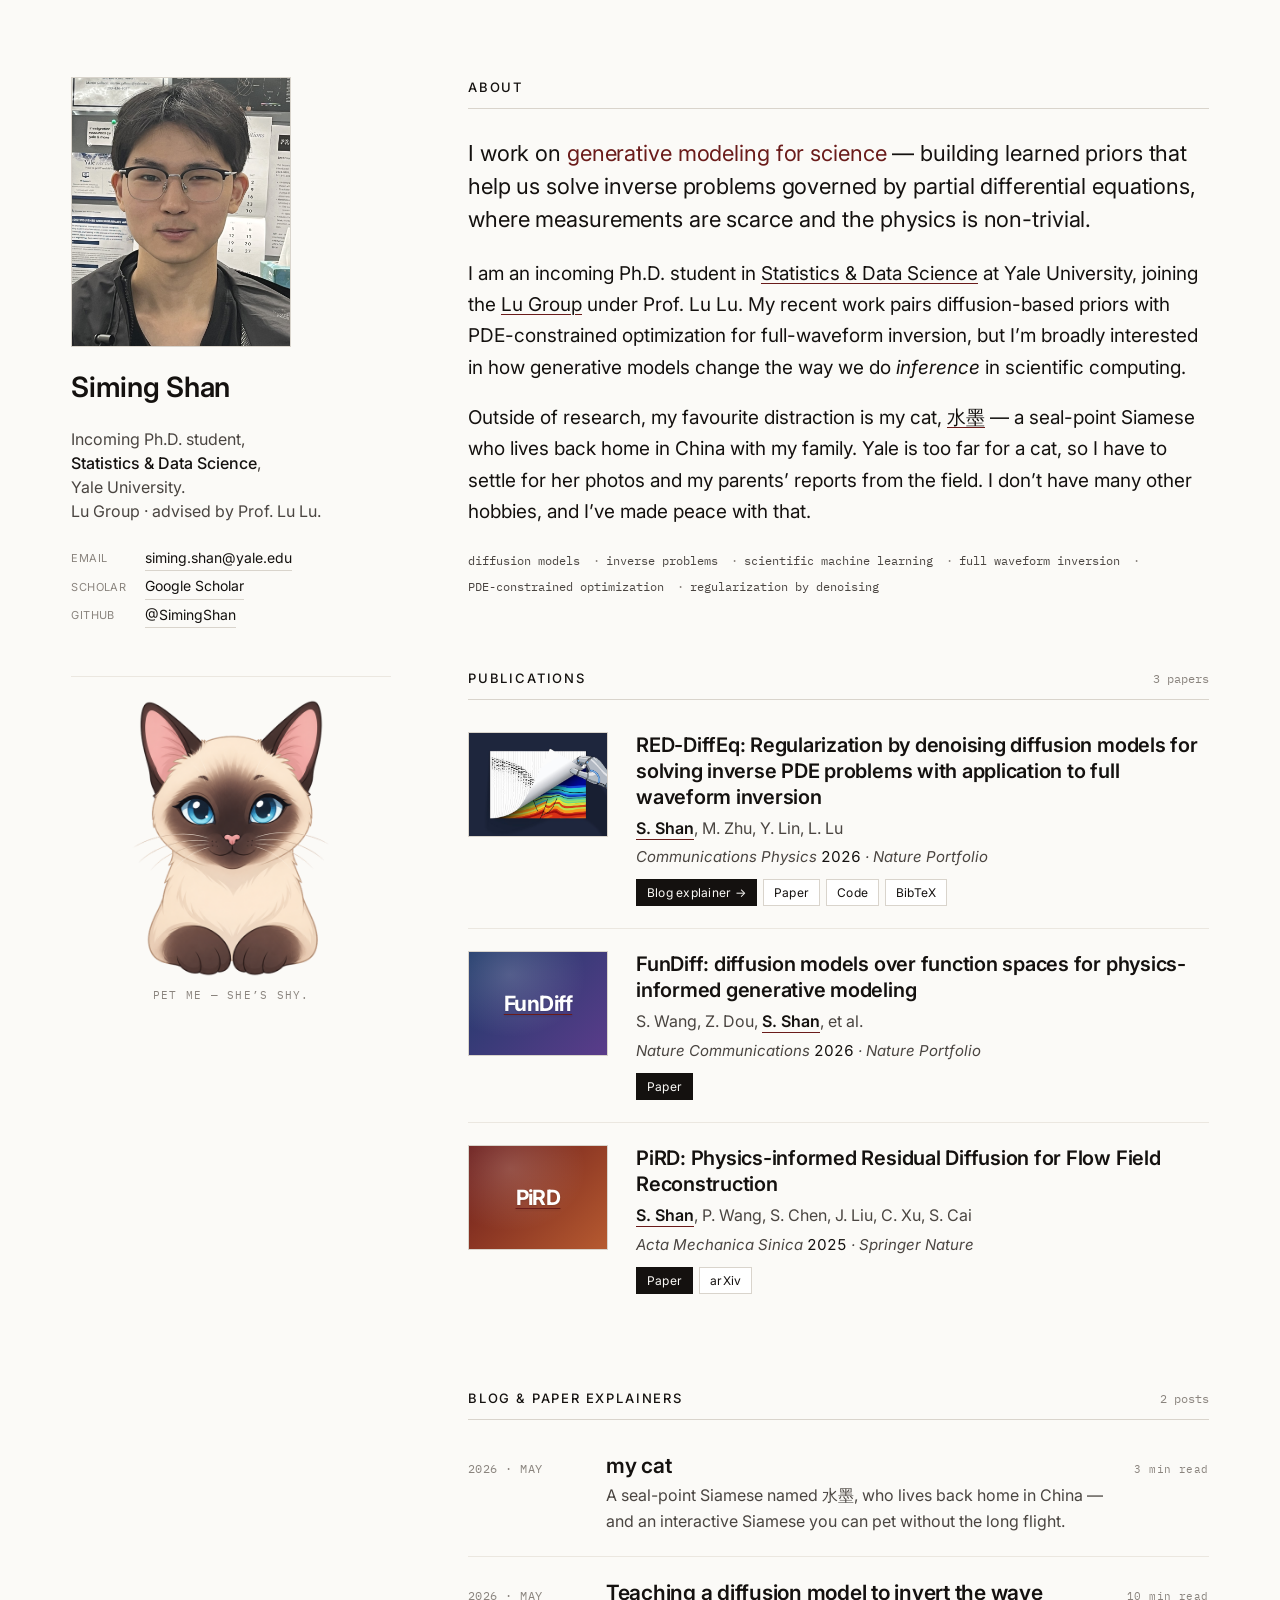
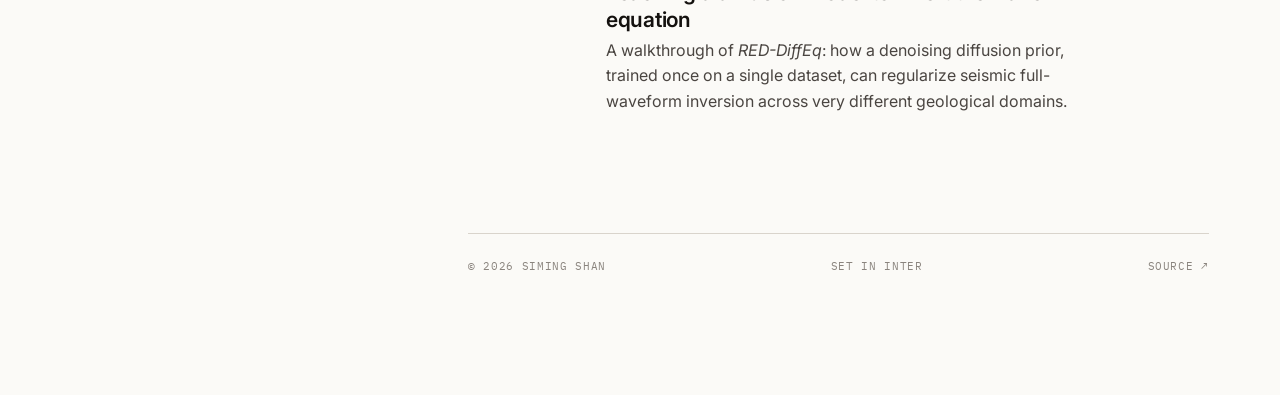
==== index.html @ fbf86ac8 "Replace SVG cat with AIGC illustration; image-swap blink Two AI-generated Siamese portraits (open an" ====
<!doctype html>
<html lang="en">
<head>
<meta charset="utf-8" />
<meta name="viewport" content="width=device-width, initial-scale=1" />
<title>Siming Shan</title>
<meta name="description" content="Siming Shan — incoming Ph.D. student at Yale Statistics & Data Science, Lu Group. Generative modeling for science." />

<meta property="og:type" content="website" />
<meta property="og:title" content="Siming Shan" />
<meta property="og:description" content="Incoming Ph.D. student at Yale SDS — generative modeling for scientific inverse problems." />
<meta property="og:image" content="assets/red-diffeq-cover.jpg" />

<link rel="icon" href="data:image/svg+xml,<svg xmlns='http://www.w3.org/2000/svg' viewBox='0 0 32 32'><rect width='32' height='32' rx='6' fill='%236a1b1a'/><text x='16' y='23' font-family='Georgia,serif' font-size='21' fill='%23fbfaf7' text-anchor='middle'>S</text></svg>" />

<link rel="preconnect" href="https://fonts.googleapis.com" />
<link rel="preconnect" href="https://fonts.gstatic.com" crossorigin />
<link href="https://fonts.googleapis.com/css2?family=Inter:ital,wght@0,400;0,500;0,600;0,700;1,400;1,500&family=IBM+Plex+Mono:wght@400;500&display=swap" rel="stylesheet" />

<link rel="stylesheet" href="styles.css" />
</head>
<body>

<div class="shell">

  <!-- ====================== Sidebar ====================== -->
  <aside class="sidebar">
    <div class="portrait">
      <img src="assets/portrait.jpg" alt="Portrait of Siming Shan" width="620" height="860" />
    </div>

    <h1 class="name">Siming Shan</h1>
    <p class="role">
      Incoming Ph.D. student,<br />
      <span class="affil">Statistics &amp; Data Science</span>,<br />
      Yale University.<br />
      <span class="advisor">Lu Group · advised by Prof. Lu Lu.</span>
    </p>

    <ul class="sidebar-links">
      <li><span class="label">Email</span><a href="mailto:siming.shan@yale.edu">siming.shan@yale.edu</a></li>
      <li><span class="label">Scholar</span><a href="https://scholar.google.com/citations?user=QYdmtfcAAAAJ&hl=en" target="_blank" rel="noopener">Google Scholar</a></li>
      <li><span class="label">GitHub</span><a href="https://github.com/SimingShan" target="_blank" rel="noopener">@SimingShan</a></li>
    </ul>

    <div class="sidebar-pet" aria-label="Interactive Siamese — a stand-in for 水墨">
      <div class="pet-frame" role="img" aria-label="Illustrated Siamese cat">
        <img class="pet-img pet-open"   src="assets/pet-open.png"   alt="Siamese cat with bright blue eyes" width="460" height="638" />
        <img class="pet-img pet-closed" src="assets/pet-closed.png" alt="" aria-hidden="true"               width="460" height="628" />
      </div>
      <p class="pet-cap">Pet me — she&rsquo;s shy.</p>
    </div>
  </aside>

  <!-- ====================== Main ====================== -->
  <main class="main">

    <!-- About -->
    <section id="about" class="section about">
      <div class="section-head"><h2>About</h2></div>

      <p class="lede">
        I work on <span class="accent">generative modeling for science</span> — building
        learned priors that help us solve inverse problems governed by partial differential
        equations, where measurements are scarce and the physics is non-trivial.
      </p>
      <p>
        I am an incoming Ph.D. student in <a href="https://statistics.yale.edu/" target="_blank" rel="noopener">Statistics &amp; Data Science</a>
        at Yale University, joining the
        <a href="https://lugroup.yale.edu/" target="_blank" rel="noopener">Lu&nbsp;Group</a> under
        Prof. Lu Lu. My recent work pairs diffusion-based priors with PDE-constrained optimization
        for full-waveform inversion, but I&rsquo;m broadly interested in how generative models change
        the way we do <em>inference</em> in scientific computing.
      </p>
      <p>
        Outside of research, my favourite distraction is my cat,
        <a href="blog/shuimo.html">水墨</a> — a seal-point Siamese who lives back home in
        China with my family. Yale is too far for a cat, so I have to settle for her photos
        and my parents&rsquo; reports from the field. I don&rsquo;t have many other hobbies,
        and I&rsquo;ve made peace with that.
      </p>

      <ul class="keywords" aria-label="Research keywords">
        <li>diffusion models</li>
        <li>inverse problems</li>
        <li>scientific machine learning</li>
        <li>full waveform inversion</li>
        <li>PDE-constrained optimization</li>
        <li>regularization by denoising</li>
      </ul>
    </section>

    <!-- Publications -->
    <section id="publications" class="section publications">
      <div class="section-head">
        <h2>Publications</h2>
        <span class="count">3 papers</span>
      </div>

      <ol class="pubs">
        <li class="pub">
          <a class="pub-figure" href="blog/red-diffeq.html" aria-label="RED-DiffEq paper explainer">
            <img src="assets/red-diffeq-cover.jpg" alt="RED-DiffEq — diffusion prior revealing a subsurface velocity model" width="1200" height="675" />
          </a>
          <div class="pub-body">
            <h3 class="pub-title">
              <a href="blog/red-diffeq.html">
                RED-DiffEq: Regularization by denoising diffusion models for solving
                inverse PDE problems with application to full waveform inversion
              </a>
            </h3>
            <p class="pub-authors">
              <span class="me">S. Shan</span>, M. Zhu, Y. Lin, L. Lu
            </p>
            <p class="pub-venue">
              <em>Communications Physics</em> <span class="year">2026</span> · Nature Portfolio
            </p>
            <div class="pub-actions">
              <a class="primary" href="blog/red-diffeq.html">Blog explainer →</a>
              <a href="https://www.nature.com/articles/s42005-026-02677-6" target="_blank" rel="noopener">Paper</a>
              <a href="https://github.com/lu-group/red-diffeq" target="_blank" rel="noopener">Code</a>
              <a href="blog/red-diffeq.html#cite-red-diffeq">BibTeX</a>
            </div>
          </div>
        </li>

        <li class="pub">
          <a class="pub-figure pub-cover pub-cover-fundiff" href="https://www.nature.com/articles/s41467-026-72292-0" target="_blank" rel="noopener" aria-label="FunDiff paper">
            <span class="pub-cover-label">FunDiff</span>
          </a>
          <div class="pub-body">
            <h3 class="pub-title">
              <a href="https://www.nature.com/articles/s41467-026-72292-0" target="_blank" rel="noopener">
                FunDiff: diffusion models over function spaces for physics-informed
                generative modeling
              </a>
            </h3>
            <p class="pub-authors">
              S. Wang, Z. Dou, <span class="me">S. Shan</span>, et al.
            </p>
            <p class="pub-venue">
              <em>Nature Communications</em> <span class="year">2026</span> · Nature Portfolio
            </p>
            <div class="pub-actions">
              <a class="primary" href="https://www.nature.com/articles/s41467-026-72292-0" target="_blank" rel="noopener">Paper</a>
            </div>
          </div>
        </li>

        <li class="pub">
          <a class="pub-figure pub-cover pub-cover-pird" href="https://link.springer.com/article/10.1007/s10409-025-25259-x" target="_blank" rel="noopener" aria-label="PiRD paper">
            <span class="pub-cover-label">PiRD</span>
          </a>
          <div class="pub-body">
            <h3 class="pub-title">
              <a href="https://link.springer.com/article/10.1007/s10409-025-25259-x" target="_blank" rel="noopener">
                PiRD: Physics-informed Residual Diffusion for Flow Field Reconstruction
              </a>
            </h3>
            <p class="pub-authors">
              <span class="me">S. Shan</span>, P. Wang, S. Chen, J. Liu, C. Xu, S. Cai
            </p>
            <p class="pub-venue">
              <em>Acta Mechanica Sinica</em> <span class="year">2025</span> · Springer Nature
            </p>
            <div class="pub-actions">
              <a class="primary" href="https://link.springer.com/article/10.1007/s10409-025-25259-x" target="_blank" rel="noopener">Paper</a>
              <a href="https://arxiv.org/abs/2404.08412" target="_blank" rel="noopener">arXiv</a>
            </div>
          </div>
        </li>
      </ol>
    </section>

    <!-- Blog -->
    <section id="blog" class="section blog">
      <div class="section-head">
        <h2>Blog &amp; paper explainers</h2>
        <span class="count">2 posts</span>
      </div>

      <ul class="posts">
        <li class="post">
          <span class="date">2026 · May</span>
          <div>
            <h3 class="post-title">
              <a href="blog/shuimo.html">my cat</a>
            </h3>
            <p class="post-dek">
              A seal-point Siamese named 水墨, who lives back home in China — and an
              interactive Siamese you can pet without the long flight.
            </p>
          </div>
          <span class="readtime">3&nbsp;min&nbsp;read</span>
        </li>
        <li class="post">
          <span class="date">2026 · May</span>
          <div>
            <h3 class="post-title">
              <a href="blog/red-diffeq.html">
                Teaching a diffusion model to invert the wave equation
              </a>
            </h3>
            <p class="post-dek">
              A walkthrough of <em>RED-DiffEq</em>: how a denoising diffusion prior, trained
              once on a single dataset, can regularize seismic full-waveform inversion across
              very different geological domains.
            </p>
          </div>
          <span class="readtime">10&nbsp;min&nbsp;read</span>
        </li>
      </ul>
    </section>

    <footer class="colophon">
      <span>© 2026 Siming Shan</span>
      <span>Set in Inter</span>
      <span><a href="https://github.com/SimingShan/SimingShan.github.io" target="_blank" rel="noopener">source ↗</a></span>
    </footer>

  </main>
</div>

<script>
// Interactive Siamese — random blinks (image swap) and click bubbles
(() => {
  const frame = document.querySelector('.sidebar-pet .pet-frame');
  const stage = document.querySelector('.sidebar-pet');
  if (!frame || !stage) return;

  function blink(dur = 180) {
    frame.classList.add('blink');
    setTimeout(() => frame.classList.remove('blink'), dur);
  }
  (function scheduleBlink() {
    const delay = 3500 + Math.random() * 3500;
    setTimeout(() => {
      blink(170);
      if (Math.random() < 0.25) {           // occasional double blink
        setTimeout(() => blink(150), 260);
      }
      scheduleBlink();
    }, delay);
  })();

  const phrases = ['meow', 'purr', '*tail flick*', '*slow blink*', 'mrrrp', '*head bonk*', 'prrrt', 'hi', '*kneads paws*'];
  frame.addEventListener('click', (ev) => {
    frame.classList.remove('happy'); void frame.offsetWidth; frame.classList.add('happy');
    setTimeout(() => frame.classList.remove('happy'), 420);
    blink(180);                              // slow-blink on tap
    const bubble = document.createElement('div');
    bubble.className = 'pet-bubble';
    bubble.textContent = phrases[Math.floor(Math.random() * phrases.length)];
    const rect = stage.getBoundingClientRect();
    bubble.style.left = (ev.clientX - rect.left) + 'px';
    bubble.style.top  = (ev.clientY - rect.top)  + 'px';
    stage.appendChild(bubble);
    setTimeout(() => bubble.remove(), 1400);
  });
})();
</script>

<!-- visitor analytics — sign up free at https://goatcounter.com and replace the subdomain -->
<script data-goatcounter="https://simingshan.goatcounter.com/count" async src="//gc.zgo.at/count.js"></script>

</body>
</html>
---- styles.css ----
/* ----------------------------------------------------
   Personal site — Siming Shan
   Editorial classical academic.
   ---------------------------------------------------- */

:root {
  --bg: #fbfaf7;
  --ink: #14110f;
  --ink-soft: #4a4541;
  --ink-faint: #8a847e;
  --rule: #d9d4cc;
  --rule-faint: #ebe7e0;
  --paper: #ffffff;
  --accent: #6a1b1a;          /* default: oxblood — tweakable */
  --accent-soft: #6a1b1a18;

  /* Inter throughout — sans only. --sans kept as the name everywhere. */
  --sans: "Inter", system-ui, -apple-system, "Segoe UI", Roboto, "Helvetica Neue", Arial, sans-serif;
  --mono: "IBM Plex Mono", ui-monospace, "SFMono-Regular", Menlo, monospace;

  --measure: 64ch;
  --gutter: clamp(20px, 4vw, 56px);
}

* { box-sizing: border-box; }

html, body {
  margin: 0;
  padding: 0;
  background: var(--bg);
  color: var(--ink);
  font-family: var(--sans);
  font-size: 17px;
  line-height: 1.6;
  -webkit-font-smoothing: antialiased;
  text-rendering: optimizeLegibility;
}

a {
  color: var(--ink);
  text-decoration: underline;
  text-decoration-color: var(--accent);
  text-decoration-thickness: 1px;
  text-underline-offset: 3px;
  transition: color .15s ease, text-decoration-color .15s ease;
}
a:hover { color: var(--accent); text-decoration-color: var(--accent); }

::selection { background: var(--accent); color: var(--bg); }

/* ---------- Layout ---------- */
.shell {
  display: grid;
  grid-template-columns: 320px 1fr;
  gap: clamp(40px, 6vw, 96px);
  max-width: 1240px;
  margin: 0 auto;
  padding: clamp(40px, 6vw, 80px) var(--gutter) 120px;
}

@media (max-width: 880px) {
  .shell { grid-template-columns: 1fr; gap: 32px; }
}

/* ---------- Sidebar ---------- */
.sidebar {
  position: sticky;
  top: clamp(40px, 6vw, 80px);
  align-self: start;
  display: flex;
  flex-direction: column;
  gap: 24px;
}

@media (max-width: 880px) {
  .sidebar { position: relative; top: 0; }
}

.portrait {
  position: relative;
  width: 220px;
  height: 270px;
  border: 1px solid var(--rule);
  background: var(--paper);
  overflow: hidden;
}
.portrait img {
  width: 100%;
  height: 100%;
  object-fit: cover;
  object-position: center 32%;
  display: block;
  filter: grayscale(8%) contrast(1.02);
}

.name {
  font-family: var(--sans);
  font-weight: 600;
  font-size: 28px;
  line-height: 1.15;
  letter-spacing: -0.01em;
  margin: 0;
}

.role {
  font-family: var(--sans);
  font-size: 16px;
  line-height: 1.5;
  color: var(--ink-soft);
  margin: 0;
}
.role .affil { color: var(--ink); font-weight: 500; }
.role .advisor { color: var(--ink-soft); }

.sidebar-links {
  list-style: none;
  padding: 0;
  margin: 0;
  display: flex;
  flex-direction: column;
  gap: 4px;
  font-family: var(--sans);
  font-size: 14px;
}
.sidebar-links li { display: flex; align-items: center; gap: 10px; }
.sidebar-links .label {
  color: var(--ink-faint);
  font-variant-numeric: tabular-nums;
  letter-spacing: .04em;
  text-transform: uppercase;
  font-size: 11px;
  width: 64px;
}
.sidebar-links a {
  text-decoration: none;
  color: var(--ink);
  border-bottom: 1px solid var(--rule);
  padding-bottom: 1px;
}
.sidebar-links a:hover { color: var(--accent); border-bottom-color: var(--accent); }

/* ---------- Main ---------- */
.main { min-width: 0; }

.section { margin-bottom: 72px; }
.section:last-child { margin-bottom: 0; }

.section-head {
  display: flex;
  align-items: baseline;
  gap: 16px;
  margin-bottom: 28px;
  padding-bottom: 10px;
  border-bottom: 1px solid var(--rule);
}
.section-head h2 {
  font-family: var(--sans);
  font-weight: 500;
  font-size: 13px;
  letter-spacing: .14em;
  text-transform: uppercase;
  margin: 0;
  color: var(--ink);
}
.section-head .count {
  font-family: var(--mono);
  font-size: 12px;
  color: var(--ink-faint);
  margin-left: auto;
}

/* ---------- About ---------- */
.about p {
  max-width: var(--measure);
  margin: 0 0 1em;
  font-size: 19px;
  line-height: 1.65;
  color: var(--ink);
}
.about p .accent { color: var(--accent); }
.about .lede {
  font-size: 22px;
  line-height: 1.5;
  letter-spacing: -0.005em;
}

.keywords {
  display: flex;
  flex-wrap: wrap;
  gap: 6px 0;
  list-style: none;
  padding: 0;
  margin: 24px 0 0;
  font-family: var(--mono);
  font-size: 12px;
  color: var(--ink-soft);
}
.keywords li:not(:last-child)::after {
  content: " · ";
  color: var(--ink-faint);
  margin: 0 6px;
}

/* ---------- News ---------- */
.news {
  display: grid;
  grid-template-columns: 110px 1fr;
  gap: 4px 24px;
  font-size: 16px;
  max-width: var(--measure);
}
.news dt {
  font-family: var(--mono);
  font-size: 12px;
  letter-spacing: .04em;
  color: var(--ink-faint);
  padding-top: 6px;
  text-transform: uppercase;
}
.news dd {
  margin: 0 0 14px;
  line-height: 1.55;
  color: var(--ink);
}
.news dd em { color: var(--ink-soft); font-style: italic; }

/* ---------- Publications ---------- */
.pubs { list-style: none; padding: 0; margin: 0; }
.pub {
  display: grid;
  grid-template-columns: 140px 1fr;
  gap: 28px;
  padding: 22px 0;
  border-top: 1px solid var(--rule-faint);
}
.pub:first-child { border-top: 0; padding-top: 4px; }

.pub-figure {
  position: relative;
  display: block;
  aspect-ratio: 4 / 3;
  align-self: start;
  border: 1px solid var(--rule);
  background: var(--paper);
  overflow: hidden;
}
.pub-figure img {
  width: 100%;
  height: 100%;
  object-fit: cover;
  display: block;
  transition: transform .4s ease;
}
.pub-figure:hover img { transform: scale(1.04); }

.pub-body { min-width: 0; }
.pub-title {
  font-family: var(--sans);
  font-weight: 600;
  font-size: 20px;
  line-height: 1.3;
  margin: 0 0 6px;
  letter-spacing: -0.012em;
}
.pub-title a { text-decoration: none; border-bottom: 1px solid transparent; }
.pub-title a:hover { color: var(--accent); border-bottom-color: var(--accent); }

.pub-authors {
  font-family: var(--sans);
  font-size: 16px;
  color: var(--ink-soft);
  margin: 0 0 4px;
}
.pub-authors .me {
  color: var(--ink);
  font-weight: 600;
  border-bottom: 1px solid var(--accent);
  padding-bottom: 1px;
}
.pub-venue {
  font-family: var(--sans);
  font-style: italic;
  font-size: 15px;
  color: var(--ink-soft);
  margin: 0 0 10px;
}
.pub-venue .year { font-style: normal; color: var(--ink); font-variant-numeric: tabular-nums; }

.pub-actions {
  display: flex;
  flex-wrap: wrap;
  gap: 6px;
  font-family: var(--sans);
  font-size: 12px;
  margin-top: 8px;
}
.pub-actions a {
  text-decoration: none;
  color: var(--ink);
  border: 1px solid var(--rule);
  padding: 3px 10px;
  letter-spacing: .02em;
  background: var(--paper);
  transition: all .15s ease;
}
.pub-actions a:hover { border-color: var(--accent); color: var(--accent); }
.pub-actions a.primary { background: var(--ink); color: var(--bg); border-color: var(--ink); }
.pub-actions a.primary:hover { background: var(--accent); border-color: var(--accent); color: var(--bg); }

/* ---------- Blog ---------- */
.posts { list-style: none; padding: 0; margin: 0; display: flex; flex-direction: column; }
.post {
  display: grid;
  grid-template-columns: 110px 1fr auto;
  gap: 28px;
  padding: 22px 0;
  border-top: 1px solid var(--rule-faint);
  align-items: baseline;
}
.post:first-child { border-top: 0; padding-top: 4px; }
.post .date {
  font-family: var(--mono);
  font-size: 12px;
  color: var(--ink-faint);
  text-transform: uppercase;
  letter-spacing: .04em;
}
.post-title {
  font-family: var(--sans);
  font-weight: 600;
  font-size: 21px;
  line-height: 1.3;
  margin: 0 0 4px;
  letter-spacing: -0.012em;
}
.post-title a { text-decoration: none; }
.post-title a:hover { color: var(--accent); }
.post-dek {
  font-family: var(--sans);
  font-size: 16px;
  color: var(--ink-soft);
  margin: 0;
  max-width: 56ch;
}
.post .readtime {
  font-family: var(--mono);
  font-size: 11px;
  color: var(--ink-faint);
  letter-spacing: .04em;
  white-space: nowrap;
}

@media (max-width: 720px) {
  .pub, .post { grid-template-columns: 1fr; gap: 12px; }
  .pub-figure { max-width: 200px; }
}

/* ---------- Footer ---------- */
.colophon {
  margin-top: 96px;
  padding-top: 24px;
  border-top: 1px solid var(--rule);
  font-family: var(--mono);
  font-size: 11px;
  color: var(--ink-faint);
  text-transform: uppercase;
  letter-spacing: .06em;
  display: flex;
  justify-content: space-between;
  gap: 20px;
  flex-wrap: wrap;
}
.colophon a { color: var(--ink-faint); text-decoration: none; }
.colophon a:hover { color: var(--accent); }

/* ---------- Tweaks panel hook ---------- */
#tweaks-root { position: fixed; bottom: 16px; right: 16px; z-index: 50; }

/* ---------- Publication covers (text placeholders) ---------- */
.pub-cover {
  position: relative;
  display: grid;
  place-items: center;
  overflow: hidden;
}
.pub-cover::after {
  content: "";
  position: absolute; inset: 0;
  background: radial-gradient(at 30% 22%, rgba(255,255,255,.18), transparent 55%);
  pointer-events: none;
}
.pub-cover-label {
  font-family: var(--sans);
  font-weight: 700;
  font-size: 21px;
  color: #fff;
  letter-spacing: -0.025em;
  text-shadow: 0 1px 2px rgba(0, 0, 0, .15);
  z-index: 1;
  transition: transform .25s ease;
}
.pub-cover-fundiff { background: linear-gradient(135deg, #1f3a6a 0%, #5a3c8a 100%); }
.pub-cover-pird    { background: linear-gradient(135deg, #6a1b1a 0%, #b65a30 100%); }
.pub-cover:hover .pub-cover-label { transform: scale(1.05); }

/* ---------- Sidebar interactive Siamese ---------- */
.sidebar-pet {
  margin-top: 24px;
  padding-top: 22px;
  border-top: 1px solid var(--rule-faint);
  display: flex;
  flex-direction: column;
  align-items: center;
  position: relative;
}
.pet-frame {
  position: relative;
  width: 200px;
  aspect-ratio: 460 / 638;
  cursor: pointer;
  user-select: none;
  transition: filter .25s ease;
}
.pet-frame:hover {
  filter: brightness(1.04) drop-shadow(0 4px 10px rgba(20, 17, 15, .12));
}
.pet-frame.happy { animation: pet-bounce .42s ease-out; }
@keyframes pet-bounce {
  0%   { transform: translateY(0) scale(1); }
  40%  { transform: translateY(-8px) scale(1.04); }
  100% { transform: translateY(0) scale(1); }
}

.pet-img {
  position: absolute;
  inset: 0;
  width: 100%;
  height: 100%;
  object-fit: contain;
  display: block;
  transition: opacity .18s ease;
  pointer-events: none;
  -webkit-user-drag: none;
}
.pet-img.pet-closed { opacity: 0; }
.pet-frame.blink .pet-img.pet-open   { opacity: 0; }
.pet-frame.blink .pet-img.pet-closed { opacity: 1; }

.sidebar-pet .pet-cap {
  font-family: var(--mono);
  font-size: 10.5px;
  letter-spacing: .12em;
  text-transform: uppercase;
  color: var(--ink-faint);
  margin: 10px 0 0;
  text-align: center;
}

.pet-bubble {
  position: absolute;
  font-family: var(--sans);
  font-size: 12px;
  font-weight: 500;
  background: var(--ink);
  color: var(--bg);
  padding: 4px 10px;
  border-radius: 14px;
  pointer-events: none;
  transform: translate(-50%, -100%);
  white-space: nowrap;
  z-index: 5;
  animation: pet-bubble-up 1.3s ease-out forwards;
}
@keyframes pet-bubble-up {
  0%   { opacity: 0; transform: translate(-50%, -80%) scale(.6); }
  20%  { opacity: 1; transform: translate(-50%, -110%) scale(1); }
  100% { opacity: 0; transform: translate(-50%, -180%) scale(1); }
}
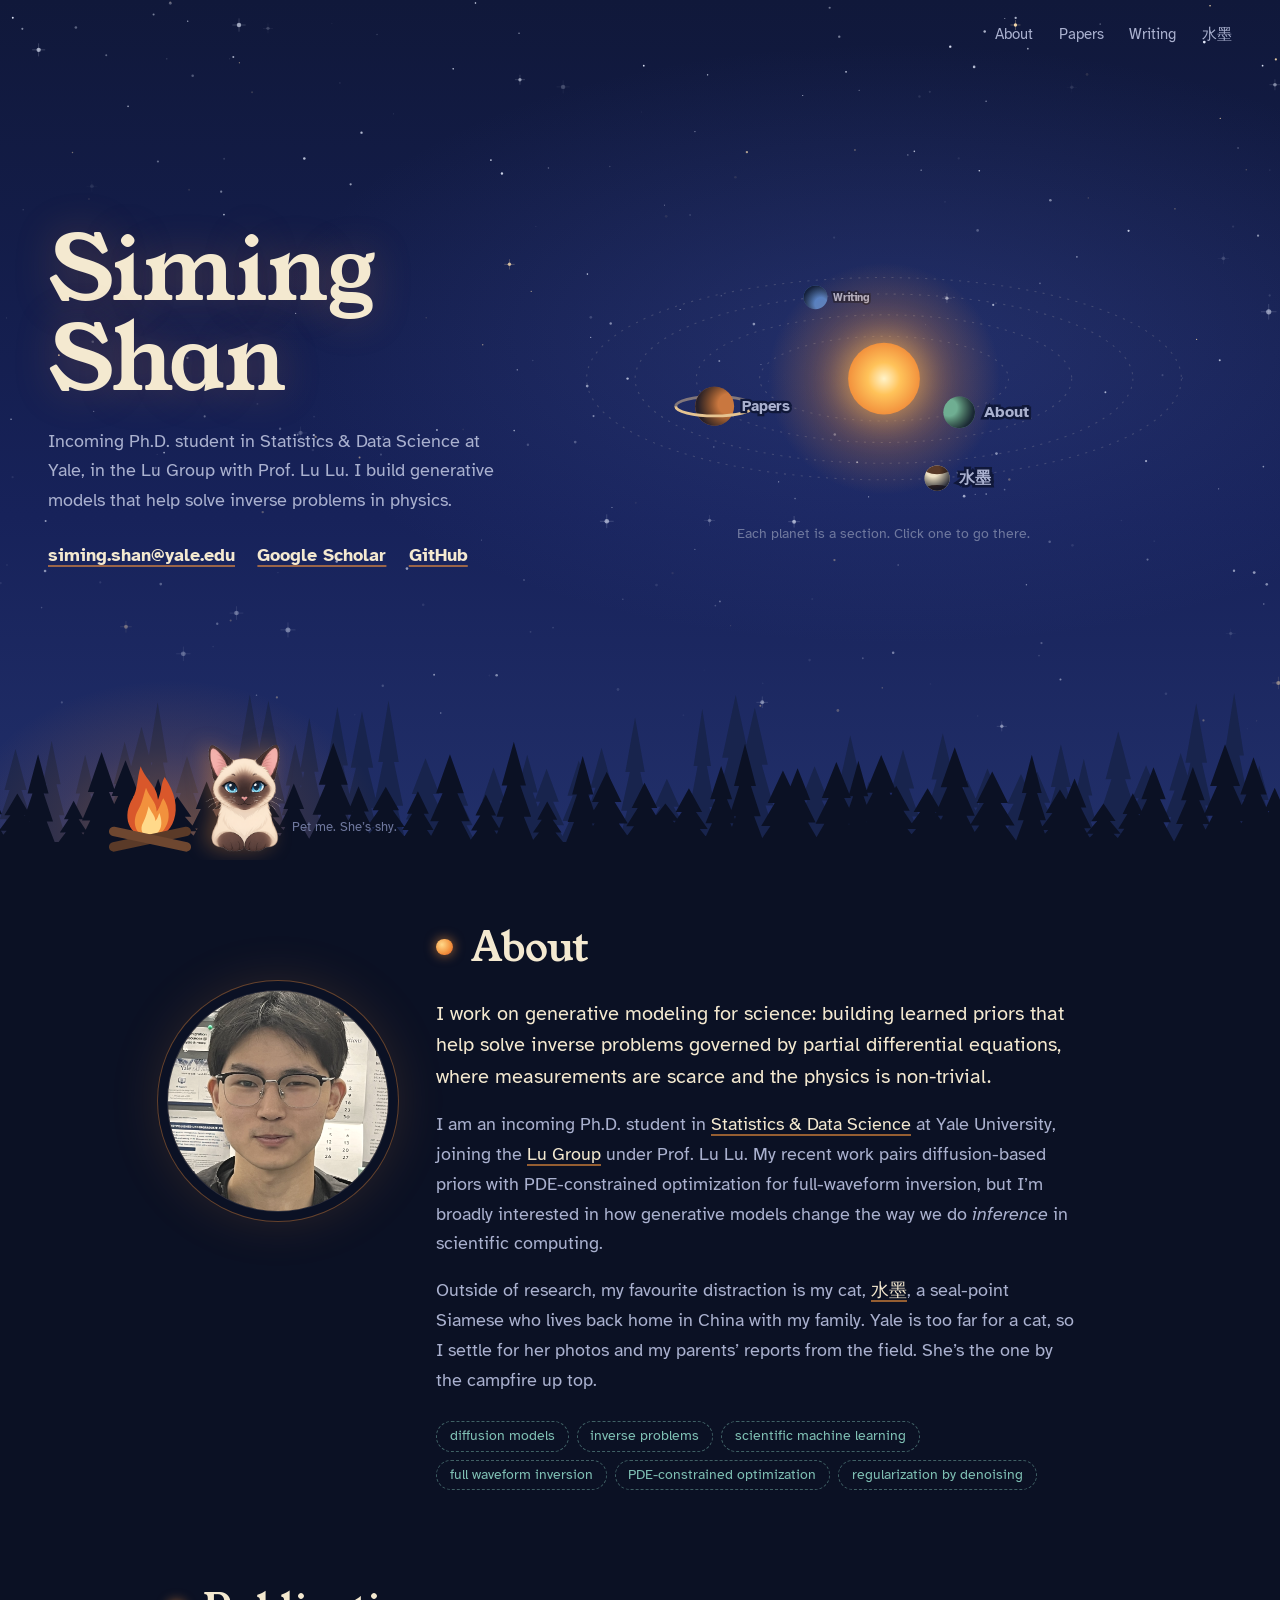
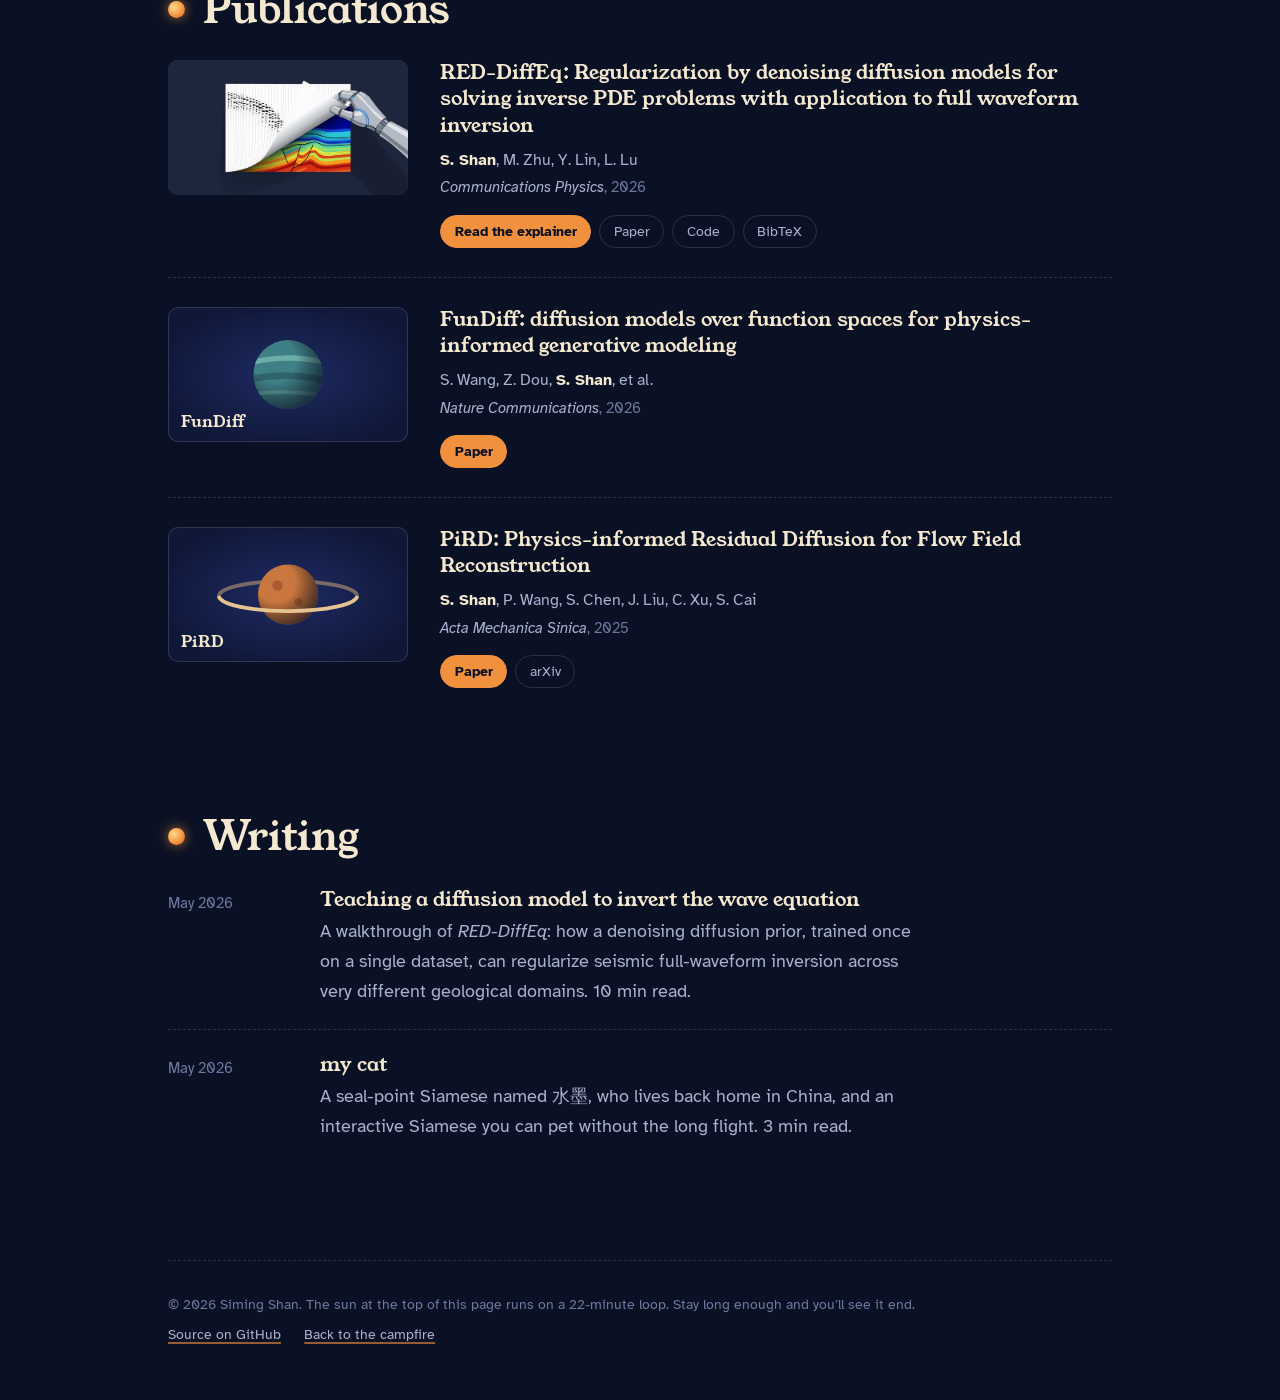
==== commit b9975f07: "Apply redesigned night-sky homepage and blog styling" ====
--- a/index.html
+++ b/index.html
@@ -2,67 +2,120 @@
 <html lang="en">
 <head>
 <meta charset="utf-8" />
-<meta name="viewport" content="width=device-width, initial-scale=1" />
+<meta name="viewport" content="width=device-width, initial-scale=1, viewport-fit=cover" />
 <title>Siming Shan</title>
 <meta name="description" content="Siming Shan — incoming Ph.D. student at Yale Statistics & Data Science, Lu Group. Generative modeling for science." />
+<meta name="theme-color" content="#10183a" />
 
 <meta property="og:type" content="website" />
 <meta property="og:title" content="Siming Shan" />
 <meta property="og:description" content="Incoming Ph.D. student at Yale SDS — generative modeling for scientific inverse problems." />
 <meta property="og:image" content="assets/red-diffeq-cover.jpg" />
 
-<link rel="icon" href="data:image/svg+xml,<svg xmlns='http://www.w3.org/2000/svg' viewBox='0 0 32 32'><rect width='32' height='32' rx='6' fill='%236a1b1a'/><text x='16' y='23' font-family='Georgia,serif' font-size='21' fill='%23fbfaf7' text-anchor='middle'>S</text></svg>" />
+<link rel="icon" href="data:image/svg+xml,<svg xmlns='http://www.w3.org/2000/svg' viewBox='0 0 32 32'><rect width='32' height='32' rx='8' fill='%2310183a'/><circle cx='16' cy='16' r='6' fill='%23f2913d'/><ellipse cx='16' cy='16' rx='13' ry='4.5' fill='none' stroke='%23f4e9d0' stroke-width='1.4' opacity='.7'/></svg>" />
 
 <link rel="preconnect" href="https://fonts.googleapis.com" />
 <link rel="preconnect" href="https://fonts.gstatic.com" crossorigin />
-<link href="https://fonts.googleapis.com/css2?family=Inter:ital,wght@0,400;0,500;0,600;0,700;1,400;1,500&family=IBM+Plex+Mono:wght@400;500&display=swap" rel="stylesheet" />
-
-<link rel="stylesheet" href="styles.css" />
+<link href="https://fonts.googleapis.com/css2?family=Young+Serif&family=Atkinson+Hyperlegible:ital,wght@0,400;0,700;1,400&display=swap" rel="stylesheet" />
+
+<link rel="stylesheet" href="home.css" />
 </head>
 <body>
 
-<div class="shell">
-
-  <!-- ====================== Sidebar ====================== -->
-  <aside class="sidebar">
+<!-- ====================== Hero: night sky, orbits, campfire ====================== -->
+<header class="hero" id="top">
+  <canvas class="sky" aria-hidden="true"></canvas>
+
+  <nav class="topnav" aria-label="Sections">
+    <a href="#about">About</a>
+    <a href="#publications">Papers</a>
+    <a href="#blog">Writing</a>
+    <a href="blog/shuimo.html">水墨</a>
+  </nav>
+
+  <div class="hero-inner">
+    <div class="hero-text">
+      <h1 class="name">Siming Shan</h1>
+      <p class="hero-role">
+        Incoming Ph.D. student in Statistics &amp; Data Science at Yale,
+        in the Lu Group with Prof. Lu Lu. I build generative models that
+        help solve inverse problems in physics.
+      </p>
+      <ul class="hero-links">
+        <li><a href="mailto:siming.shan@yale.edu">siming.shan@yale.edu</a></li>
+        <li><a href="https://scholar.google.com/citations?user=QYdmtfcAAAAJ&hl=en" target="_blank" rel="noopener">Google Scholar</a></li>
+        <li><a href="https://github.com/SimingShan" target="_blank" rel="noopener">GitHub</a></li>
+      </ul>
+    </div>
+
+    <figure class="system">
+      <svg class="orbits" viewBox="-30 88 660 244" aria-label="A small solar system. Each planet links to a section of this page.">
+        <defs>
+          <radialGradient id="sunGrad" cx="50%" cy="50%" r="50%">
+            <stop offset="0%"  stop-color="#fff3c9"/>
+            <stop offset="45%" stop-color="#ffc35a"/>
+            <stop offset="100%" stop-color="#f2913d"/>
+          </radialGradient>
+          <radialGradient id="sunGlow" cx="50%" cy="50%" r="50%">
+            <stop offset="0%"  stop-color="#f2913d" stop-opacity=".55"/>
+            <stop offset="100%" stop-color="#f2913d" stop-opacity="0"/>
+          </radialGradient>
+        </defs>
+        <g class="orbit-paths"></g>
+        <g class="layer-back"></g>
+        <circle class="sun-glow" cx="300" cy="210" r="110" fill="url(#sunGlow)"/>
+        <circle class="sun" cx="300" cy="210" r="34" fill="url(#sunGrad)"/>
+        <g class="layer-front"></g>
+        <circle class="nova" cx="300" cy="210" r="0" fill="#e9f3ff"/>
+      </svg>
+      <figcaption>Each planet is a section. Click one to go there.</figcaption>
+    </figure>
+  </div>
+
+  <!-- treeline + campfire + cat -->
+  <div class="camp">
+    <svg class="trees trees-far"  viewBox="0 0 1440 220" preserveAspectRatio="xMidYMax slice" aria-hidden="true"><path/></svg>
+    <div class="firelight" aria-hidden="true"></div>
+    <svg class="trees trees-near" viewBox="0 0 1440 220" preserveAspectRatio="xMidYMax slice" aria-hidden="true"><path/></svg>
+
+    <div class="campsite">
+      <div class="fire" aria-hidden="true">
+        <div class="embers"></div>
+        <svg viewBox="0 0 120 140" class="flames">
+          <path class="flame f1" d="M60 136 C26 136 18 104 34 78 C42 64 40 50 46 30 C54 52 70 58 72 80 C78 66 76 56 82 46 C98 70 102 92 96 110 C90 128 78 136 60 136Z"/>
+          <path class="flame f2" d="M60 136 C38 136 32 114 42 96 C48 86 50 74 54 62 C60 78 70 84 70 98 C76 90 76 84 80 78 C90 94 90 110 84 120 C78 132 70 136 60 136Z"/>
+          <path class="flame f3" d="M60 136 C48 136 44 124 50 114 C54 106 56 98 58 90 C62 100 68 104 68 112 C72 108 72 104 74 100 C78 110 78 120 74 126 C70 133 66 136 60 136Z"/>
+        </svg>
+        <svg viewBox="0 0 140 40" class="logs">
+          <rect x="8"  y="14" width="124" height="14" rx="7" transform="rotate(-12 70 21)" fill="#5a3a28"/>
+          <rect x="8"  y="14" width="124" height="14" rx="7" transform="rotate(12 70 21)"  fill="#6e4730"/>
+        </svg>
+      </div>
+
+      <div class="sidebar-pet">
+        <button class="pet-frame" type="button" aria-label="Pet the Siamese cat">
+          <img class="pet-img pet-open"   src="assets/pet-open.png"   alt="" width="460" height="638" />
+          <img class="pet-img pet-closed" src="assets/pet-closed.png" alt="" width="460" height="628" />
+        </button>
+        <p class="pet-cap">Pet me. She&rsquo;s shy.</p>
+      </div>
+    </div>
+  </div>
+</header>
+
+<main>
+
+  <!-- About -->
+  <section id="about" class="section about">
     <div class="portrait">
       <img src="assets/portrait.jpg" alt="Portrait of Siming Shan" width="620" height="860" />
     </div>
-
-    <h1 class="name">Siming Shan</h1>
-    <p class="role">
-      Incoming Ph.D. student,<br />
-      <span class="affil">Statistics &amp; Data Science</span>,<br />
-      Yale University.<br />
-      <span class="advisor">Lu Group · advised by Prof. Lu Lu.</span>
-    </p>
-
-    <ul class="sidebar-links">
-      <li><span class="label">Email</span><a href="mailto:siming.shan@yale.edu">siming.shan@yale.edu</a></li>
-      <li><span class="label">Scholar</span><a href="https://scholar.google.com/citations?user=QYdmtfcAAAAJ&hl=en" target="_blank" rel="noopener">Google Scholar</a></li>
-      <li><span class="label">GitHub</span><a href="https://github.com/SimingShan" target="_blank" rel="noopener">@SimingShan</a></li>
-    </ul>
-
-    <div class="sidebar-pet" aria-label="Interactive Siamese — a stand-in for 水墨">
-      <div class="pet-frame" role="img" aria-label="Illustrated Siamese cat">
-        <img class="pet-img pet-open"   src="assets/pet-open.png"   alt="Siamese cat with bright blue eyes" width="460" height="638" />
-        <img class="pet-img pet-closed" src="assets/pet-closed.png" alt="" aria-hidden="true"               width="460" height="628" />
-      </div>
-      <p class="pet-cap">Pet me — she&rsquo;s shy.</p>
-    </div>
-  </aside>
-
-  <!-- ====================== Main ====================== -->
-  <main class="main">
-
-    <!-- About -->
-    <section id="about" class="section about">
-      <div class="section-head"><h2>About</h2></div>
-
+    <div class="about-text">
+      <h2>About</h2>
       <p class="lede">
-        I work on <span class="accent">generative modeling for science</span> — building
-        learned priors that help us solve inverse problems governed by partial differential
-        equations, where measurements are scarce and the physics is non-trivial.
+        I work on generative modeling for science: building learned priors that help
+        solve inverse problems governed by partial differential equations, where
+        measurements are scarce and the physics is non-trivial.
       </p>
       <p>
         I am an incoming Ph.D. student in <a href="https://statistics.yale.edu/" target="_blank" rel="noopener">Statistics &amp; Data Science</a>
@@ -74,12 +127,10 @@
       </p>
       <p>
         Outside of research, my favourite distraction is my cat,
-        <a href="blog/shuimo.html">水墨</a> — a seal-point Siamese who lives back home in
-        China with my family. Yale is too far for a cat, so I have to settle for her photos
-        and my parents&rsquo; reports from the field. I don&rsquo;t have many other hobbies,
-        and I&rsquo;ve made peace with that.
-      </p>
-
+        <a href="blog/shuimo.html">水墨</a>, a seal-point Siamese who lives back home in
+        China with my family. Yale is too far for a cat, so I settle for her photos
+        and my parents&rsquo; reports from the field. She&rsquo;s the one by the campfire up top.
+      </p>
       <ul class="keywords" aria-label="Research keywords">
         <li>diffusion models</li>
         <li>inverse problems</li>
@@ -88,180 +139,131 @@
         <li>PDE-constrained optimization</li>
         <li>regularization by denoising</li>
       </ul>
-    </section>
-
-    <!-- Publications -->
-    <section id="publications" class="section publications">
-      <div class="section-head">
-        <h2>Publications</h2>
-        <span class="count">3 papers</span>
-      </div>
-
-      <ol class="pubs">
-        <li class="pub">
-          <a class="pub-figure" href="blog/red-diffeq.html" aria-label="RED-DiffEq paper explainer">
-            <img src="assets/red-diffeq-cover.jpg" alt="RED-DiffEq — diffusion prior revealing a subsurface velocity model" width="1200" height="675" />
-          </a>
-          <div class="pub-body">
-            <h3 class="pub-title">
-              <a href="blog/red-diffeq.html">
-                RED-DiffEq: Regularization by denoising diffusion models for solving
-                inverse PDE problems with application to full waveform inversion
-              </a>
-            </h3>
-            <p class="pub-authors">
-              <span class="me">S. Shan</span>, M. Zhu, Y. Lin, L. Lu
-            </p>
-            <p class="pub-venue">
-              <em>Communications Physics</em> <span class="year">2026</span> · Nature Portfolio
-            </p>
-            <div class="pub-actions">
-              <a class="primary" href="blog/red-diffeq.html">Blog explainer →</a>
-              <a href="https://www.nature.com/articles/s42005-026-02677-6" target="_blank" rel="noopener">Paper</a>
-              <a href="https://github.com/lu-group/red-diffeq" target="_blank" rel="noopener">Code</a>
-              <a href="blog/red-diffeq.html#cite-red-diffeq">BibTeX</a>
-            </div>
+    </div>
+  </section>
+
+  <!-- Publications -->
+  <section id="publications" class="section">
+    <h2>Publications</h2>
+
+    <ol class="pubs">
+      <li class="pub">
+        <a class="pub-figure" href="blog/red-diffeq.html" aria-label="RED-DiffEq paper explainer">
+          <img src="assets/red-diffeq-cover.jpg" alt="RED-DiffEq: a diffusion prior revealing a subsurface velocity model" width="1200" height="675" />
+        </a>
+        <div class="pub-body">
+          <h3 class="pub-title">
+            <a href="blog/red-diffeq.html">
+              RED-DiffEq: Regularization by denoising diffusion models for solving
+              inverse PDE problems with application to full waveform inversion
+            </a>
+          </h3>
+          <p class="pub-authors"><span class="me">S. Shan</span>, M. Zhu, Y. Lin, L. Lu</p>
+          <p class="pub-venue"><em>Communications Physics</em>, 2026</p>
+          <div class="pub-actions">
+            <a class="primary" href="blog/red-diffeq.html">Read the explainer</a>
+            <a href="https://www.nature.com/articles/s42005-026-02677-6" target="_blank" rel="noopener">Paper</a>
+            <a href="https://github.com/lu-group/red-diffeq" target="_blank" rel="noopener">Code</a>
+            <a href="blog/red-diffeq.html#cite-red-diffeq">BibTeX</a>
           </div>
-        </li>
-
-        <li class="pub">
-          <a class="pub-figure pub-cover pub-cover-fundiff" href="https://www.nature.com/articles/s41467-026-72292-0" target="_blank" rel="noopener" aria-label="FunDiff paper">
-            <span class="pub-cover-label">FunDiff</span>
-          </a>
-          <div class="pub-body">
-            <h3 class="pub-title">
-              <a href="https://www.nature.com/articles/s41467-026-72292-0" target="_blank" rel="noopener">
-                FunDiff: diffusion models over function spaces for physics-informed
-                generative modeling
-              </a>
-            </h3>
-            <p class="pub-authors">
-              S. Wang, Z. Dou, <span class="me">S. Shan</span>, et al.
-            </p>
-            <p class="pub-venue">
-              <em>Nature Communications</em> <span class="year">2026</span> · Nature Portfolio
-            </p>
-            <div class="pub-actions">
-              <a class="primary" href="https://www.nature.com/articles/s41467-026-72292-0" target="_blank" rel="noopener">Paper</a>
-            </div>
+        </div>
+      </li>
+
+      <li class="pub">
+        <a class="pub-figure pub-planet" href="https://www.nature.com/articles/s41467-026-72292-0" target="_blank" rel="noopener" aria-label="FunDiff paper">
+          <svg viewBox="0 0 320 180" aria-hidden="true">
+            <defs><radialGradient id="shadeA" cx="30%" cy="30%" r="80%"><stop offset="40%" stop-color="#000" stop-opacity="0"/><stop offset="100%" stop-color="#0b1124" stop-opacity=".75"/></radialGradient>
+            <clipPath id="clipA"><circle cx="160" cy="90" r="46"/></clipPath></defs>
+            <circle cx="160" cy="90" r="46" fill="#3f7f86"/>
+            <g clip-path="url(#clipA)">
+              <path d="M110 74 Q160 62 210 74" stroke="#7fc0b4" stroke-width="7" fill="none" opacity=".7"/>
+              <path d="M110 96 Q160 86 210 98" stroke="#2c5d66" stroke-width="9" fill="none" opacity=".8"/>
+              <path d="M110 116 Q160 110 210 118" stroke="#7fc0b4" stroke-width="5" fill="none" opacity=".5"/>
+            </g>
+            <circle cx="160" cy="90" r="46" fill="url(#shadeA)"/>
+          </svg>
+          <span class="pub-cover-label">FunDiff</span>
+        </a>
+        <div class="pub-body">
+          <h3 class="pub-title">
+            <a href="https://www.nature.com/articles/s41467-026-72292-0" target="_blank" rel="noopener">
+              FunDiff: diffusion models over function spaces for physics-informed generative modeling
+            </a>
+          </h3>
+          <p class="pub-authors">S. Wang, Z. Dou, <span class="me">S. Shan</span>, et al.</p>
+          <p class="pub-venue"><em>Nature Communications</em>, 2026</p>
+          <div class="pub-actions">
+            <a class="primary" href="https://www.nature.com/articles/s41467-026-72292-0" target="_blank" rel="noopener">Paper</a>
           </div>
-        </li>
-
-        <li class="pub">
-          <a class="pub-figure pub-cover pub-cover-pird" href="https://link.springer.com/article/10.1007/s10409-025-25259-x" target="_blank" rel="noopener" aria-label="PiRD paper">
-            <span class="pub-cover-label">PiRD</span>
-          </a>
-          <div class="pub-body">
-            <h3 class="pub-title">
-              <a href="https://link.springer.com/article/10.1007/s10409-025-25259-x" target="_blank" rel="noopener">
-                PiRD: Physics-informed Residual Diffusion for Flow Field Reconstruction
-              </a>
-            </h3>
-            <p class="pub-authors">
-              <span class="me">S. Shan</span>, P. Wang, S. Chen, J. Liu, C. Xu, S. Cai
-            </p>
-            <p class="pub-venue">
-              <em>Acta Mechanica Sinica</em> <span class="year">2025</span> · Springer Nature
-            </p>
-            <div class="pub-actions">
-              <a class="primary" href="https://link.springer.com/article/10.1007/s10409-025-25259-x" target="_blank" rel="noopener">Paper</a>
-              <a href="https://arxiv.org/abs/2404.08412" target="_blank" rel="noopener">arXiv</a>
-            </div>
+        </div>
+      </li>
+
+      <li class="pub">
+        <a class="pub-figure pub-planet" href="https://link.springer.com/article/10.1007/s10409-025-25259-x" target="_blank" rel="noopener" aria-label="PiRD paper">
+          <svg viewBox="0 0 320 180" aria-hidden="true">
+            <defs><radialGradient id="shadeB" cx="30%" cy="30%" r="80%"><stop offset="40%" stop-color="#000" stop-opacity="0"/><stop offset="100%" stop-color="#0b1124" stop-opacity=".75"/></radialGradient></defs>
+            <path d="M68 92 A92 20 0 0 1 252 92" fill="none" stroke="#d9b07a" stroke-width="5" opacity=".5"/>
+            <circle cx="160" cy="90" r="40" fill="#c9773f"/>
+            <circle cx="146" cy="78" r="7" fill="#a85d2e"/><circle cx="174" cy="100" r="5" fill="#a85d2e"/>
+            <circle cx="160" cy="90" r="40" fill="url(#shadeB)"/>
+            <path d="M68 92 A92 20 0 0 0 252 92" fill="none" stroke="#e6c491" stroke-width="5"/>
+          </svg>
+          <span class="pub-cover-label">PiRD</span>
+        </a>
+        <div class="pub-body">
+          <h3 class="pub-title">
+            <a href="https://link.springer.com/article/10.1007/s10409-025-25259-x" target="_blank" rel="noopener">
+              PiRD: Physics-informed Residual Diffusion for Flow Field Reconstruction
+            </a>
+          </h3>
+          <p class="pub-authors"><span class="me">S. Shan</span>, P. Wang, S. Chen, J. Liu, C. Xu, S. Cai</p>
+          <p class="pub-venue"><em>Acta Mechanica Sinica</em>, 2025</p>
+          <div class="pub-actions">
+            <a class="primary" href="https://link.springer.com/article/10.1007/s10409-025-25259-x" target="_blank" rel="noopener">Paper</a>
+            <a href="https://arxiv.org/abs/2404.08412" target="_blank" rel="noopener">arXiv</a>
           </div>
-        </li>
-      </ol>
-    </section>
-
-    <!-- Blog -->
-    <section id="blog" class="section blog">
-      <div class="section-head">
-        <h2>Blog &amp; paper explainers</h2>
-        <span class="count">2 posts</span>
-      </div>
-
-      <ul class="posts">
-        <li class="post">
-          <span class="date">2026 · May</span>
-          <div>
-            <h3 class="post-title">
-              <a href="blog/shuimo.html">my cat</a>
-            </h3>
-            <p class="post-dek">
-              A seal-point Siamese named 水墨, who lives back home in China — and an
-              interactive Siamese you can pet without the long flight.
-            </p>
-          </div>
-          <span class="readtime">3&nbsp;min&nbsp;read</span>
-        </li>
-        <li class="post">
-          <span class="date">2026 · May</span>
-          <div>
-            <h3 class="post-title">
-              <a href="blog/red-diffeq.html">
-                Teaching a diffusion model to invert the wave equation
-              </a>
-            </h3>
-            <p class="post-dek">
-              A walkthrough of <em>RED-DiffEq</em>: how a denoising diffusion prior, trained
-              once on a single dataset, can regularize seismic full-waveform inversion across
-              very different geological domains.
-            </p>
-          </div>
-          <span class="readtime">10&nbsp;min&nbsp;read</span>
-        </li>
-      </ul>
-    </section>
-
-    <footer class="colophon">
-      <span>© 2026 Siming Shan</span>
-      <span>Set in Inter</span>
-      <span><a href="https://github.com/SimingShan/SimingShan.github.io" target="_blank" rel="noopener">source ↗</a></span>
-    </footer>
-
-  </main>
-</div>
-
-<script>
-// Interactive Siamese — random blinks (image swap) and click bubbles
-(() => {
-  const frame = document.querySelector('.sidebar-pet .pet-frame');
-  const stage = document.querySelector('.sidebar-pet');
-  if (!frame || !stage) return;
-
-  function blink(dur = 180) {
-    frame.classList.add('blink');
-    setTimeout(() => frame.classList.remove('blink'), dur);
-  }
-  (function scheduleBlink() {
-    const delay = 3500 + Math.random() * 3500;
-    setTimeout(() => {
-      blink(170);
-      if (Math.random() < 0.25) {           // occasional double blink
-        setTimeout(() => blink(150), 260);
-      }
-      scheduleBlink();
-    }, delay);
-  })();
-
-  const phrases = ['meow', 'purr', '*tail flick*', '*slow blink*', 'mrrrp', '*head bonk*', 'prrrt', 'hi', '*kneads paws*'];
-  frame.addEventListener('click', (ev) => {
-    frame.classList.remove('happy'); void frame.offsetWidth; frame.classList.add('happy');
-    setTimeout(() => frame.classList.remove('happy'), 420);
-    blink(180);                              // slow-blink on tap
-    const bubble = document.createElement('div');
-    bubble.className = 'pet-bubble';
-    bubble.textContent = phrases[Math.floor(Math.random() * phrases.length)];
-    const rect = stage.getBoundingClientRect();
-    bubble.style.left = (ev.clientX - rect.left) + 'px';
-    bubble.style.top  = (ev.clientY - rect.top)  + 'px';
-    stage.appendChild(bubble);
-    setTimeout(() => bubble.remove(), 1400);
-  });
-})();
-</script>
-
-<!-- visitor analytics — sign up free at https://goatcounter.com and replace the subdomain -->
+        </div>
+      </li>
+    </ol>
+  </section>
+
+  <!-- Blog -->
+  <section id="blog" class="section">
+    <h2>Writing</h2>
+    <ul class="posts">
+      <li class="post">
+        <time datetime="2026-05">May 2026</time>
+        <div>
+          <h3 class="post-title"><a href="blog/red-diffeq.html">Teaching a diffusion model to invert the wave equation</a></h3>
+          <p class="post-dek">
+            A walkthrough of <em>RED-DiffEq</em>: how a denoising diffusion prior, trained
+            once on a single dataset, can regularize seismic full-waveform inversion across
+            very different geological domains. 10&nbsp;min read.
+          </p>
+        </div>
+      </li>
+      <li class="post">
+        <time datetime="2026-05">May 2026</time>
+        <div>
+          <h3 class="post-title"><a href="blog/shuimo.html">my cat</a></h3>
+          <p class="post-dek">
+            A seal-point Siamese named 水墨, who lives back home in China, and an
+            interactive Siamese you can pet without the long flight. 3&nbsp;min read.
+          </p>
+        </div>
+      </li>
+    </ul>
+  </section>
+
+  <footer class="colophon">
+    <p>&copy; 2026 Siming Shan. The sun at the top of this page runs on a 22-minute loop. Stay long enough and you&rsquo;ll see it end.</p>
+    <p><a href="https://github.com/SimingShan/SimingShan.github.io" target="_blank" rel="noopener">Source on GitHub</a> <a href="#top">Back to the campfire</a></p>
+  </footer>
+</main>
+
+<script src="home.js"></script>
+
+<!-- visitor analytics -->
 <script data-goatcounter="https://simingshan.goatcounter.com/count" async src="//gc.zgo.at/count.js"></script>
-
 </body>
 </html>
--- a/home.css
+++ b/home.css
@@ -0,0 +1,295 @@
+/* ==========================================================
+   Siming Shan — homepage
+   Night sky over a campfire: deep indigo, warm firelight,
+   starlight cream. (Blog posts still use styles.css.)
+   ========================================================== */
+
+:root {
+  --sky-top:   #10183a;
+  --sky-low:   #22306a;
+  --ground:    #0b1124;
+  --far-trees: #18244d;
+  --fire:      #f2913d;
+  --ember:     #d9572b;
+  --cream:     #f4e9d0;
+  --dim:       #aab1cf;
+  --faint:     #6f789e;
+  --teal:      #7fc0b4;
+  --line:      rgba(244, 233, 208, .14);
+
+  --display: "Young Serif", "Iowan Old Style", Georgia, serif;
+  --body: "Atkinson Hyperlegible", "Segoe UI", system-ui, sans-serif;
+
+  box-sizing: border-box;
+  padding-top: env(safe-area-inset-top, 0px);
+  padding-bottom: env(safe-area-inset-bottom, 0px);
+  color-scheme: dark;
+}
+*, *::before, *::after { box-sizing: inherit; }
+html { scroll-behavior: smooth; scroll-padding-top: env(safe-area-inset-top, 0px); }
+body {
+  margin: 0;
+  background: var(--ground);
+  color: var(--cream);
+  font: 18px/1.65 var(--body);
+  -webkit-font-smoothing: antialiased;
+}
+img { max-width: 100%; height: auto; display: block; }
+
+a { color: var(--cream); text-decoration-color: rgba(242, 145, 61, .6); text-underline-offset: .2em; text-decoration-thickness: 1.5px; }
+a:hover { color: var(--fire); text-decoration-color: var(--fire); }
+:focus-visible { outline: 2px solid var(--fire); outline-offset: 3px; border-radius: 4px; }
+
+h1, h2, h3 { font-family: var(--display); font-weight: 400; line-height: 1.2; margin: 0; }
+
+/* ---------------- Hero ---------------- */
+.hero {
+  position: relative;
+  min-height: min(100svh, 860px);
+  display: flex;
+  flex-direction: column;
+  background:
+    radial-gradient(ellipse 70% 50% at 70% 40%, rgba(80, 100, 190, .25), transparent 70%),
+    linear-gradient(180deg, var(--sky-top) 0%, #17225a 60%, var(--sky-low) 100%);
+  overflow: hidden;
+  isolation: isolate;
+}
+.hero::after {
+  content: ""; position: absolute; inset: 0; pointer-events: none; z-index: 5;
+  background: radial-gradient(circle at 70% 45%, #f3f8ff, #b9d4ff 60%);
+  opacity: var(--flash, 0);
+}
+.sky { position: absolute; inset: 0; width: 100%; height: 100%; z-index: -1; }
+
+.topnav {
+  display: flex; gap: 1.6rem; justify-content: flex-end;
+  padding: 1.4rem clamp(1.25rem, 4vw, 3rem) 0;
+  font-size: .95rem;
+}
+.topnav a { color: var(--dim); text-decoration: none; }
+.topnav a:hover { color: var(--fire); }
+
+.hero-inner {
+  flex: 1;
+  display: grid;
+  grid-template-columns: minmax(0, .95fr) minmax(0, 1.45fr);
+  align-items: center;
+  gap: 2rem;
+  width: 100%;
+  max-width: 1360px;
+  margin: 0 auto;
+  padding: 2rem clamp(1.25rem, 4vw, 3rem) 9rem;
+}
+
+.name {
+  font-size: clamp(3rem, 7vw, 5.6rem);
+  line-height: 1;
+  letter-spacing: -.01em;
+  color: var(--cream);
+  text-shadow: 0 0 40px rgba(242, 145, 61, .25);
+}
+.hero-role { max-width: 30rem; margin: 1.4rem 0 1.6rem; color: var(--dim); font-size: 1.12rem; }
+.hero-links { list-style: none; padding: 0; margin: 0; display: flex; flex-wrap: wrap; gap: .5rem 1.4rem; }
+.hero-links a { font-weight: 700; }
+
+/* solar system */
+.system { margin: 0; position: relative; }
+.orbits { width: 100%; height: auto; overflow: visible; display: block; }
+.orbits .orbit-path { fill: none; stroke: rgba(244, 233, 208, .16); stroke-width: 1; stroke-dasharray: 2 6; }
+.orbits .sun { filter: drop-shadow(0 0 18px rgba(255, 190, 90, .8)); }
+.orbits .nova { pointer-events: none; }
+.planet { cursor: pointer; }
+.planet .label {
+  font: 700 13px var(--body);
+  fill: var(--dim);
+  paint-order: stroke; stroke: var(--sky-top); stroke-width: 4px;
+  transition: fill .2s;
+}
+.planet:hover .label, .planet:focus-visible .label { fill: var(--fire); }
+.planet:focus-visible { outline: none; }
+.planet:focus-visible .body { stroke: var(--fire); stroke-width: 2; }
+.system figcaption { text-align: center; color: var(--faint); font-size: .85rem; margin-top: 1rem; }
+
+/* ---------------- Camp: trees, fire, cat ---------------- */
+.camp { position: absolute; left: 0; right: 0; bottom: 0; height: 220px; pointer-events: none; }
+.trees { position: absolute; left: 0; bottom: 0; width: 100%; height: 100%; }
+.trees-far path  { fill: var(--far-trees); }
+.trees-near path { fill: var(--ground); }
+.trees-far { bottom: 18px; }
+
+.firelight {
+  position: absolute; bottom: -120px; left: calc(clamp(1.25rem, 8vw, 7rem) - 140px);
+  width: 420px; height: 300px;
+  background: radial-gradient(closest-side, rgba(242, 145, 61, .38), rgba(242, 145, 61, .12) 55%, transparent);
+  animation: glow 2.6s ease-in-out infinite alternate;
+}
+@keyframes glow { from { opacity: .75; transform: scale(.97); } to { opacity: 1; transform: scale(1.03); } }
+
+.campsite {
+  position: absolute; bottom: 8px; left: clamp(1.25rem, 8vw, 7rem);
+  display: flex; align-items: flex-end; gap: .4rem;
+  pointer-events: auto;
+}
+.fire { position: relative; width: 96px; height: 118px; }
+.flames { position: absolute; bottom: 12px; left: 8px; width: 80px; height: 94px; overflow: visible; }
+.flame { transform-origin: 60px 136px; transform-box: view-box; }
+.f1 { fill: var(--ember); animation: flick 1.3s ease-in-out infinite alternate; }
+.f2 { fill: var(--fire);  animation: flick 0.9s ease-in-out infinite alternate-reverse; }
+.f3 { fill: #ffd98a;      animation: flick 0.7s ease-in-out infinite alternate; }
+@keyframes flick {
+  0%   { transform: scale(1, 1) skewX(0deg); }
+  35%  { transform: scale(.94, 1.08) skewX(-3deg); }
+  70%  { transform: scale(1.04, .94) skewX(2.5deg); }
+  100% { transform: scale(.97, 1.04) skewX(-1deg); }
+}
+.logs { position: absolute; bottom: 0; left: 0; width: 96px; height: 27px; }
+
+.embers { position: absolute; left: 48px; bottom: 50px; width: 0; height: 0; }
+.ember {
+  position: absolute; width: 3px; height: 3px; border-radius: 50%;
+  background: #ffcf7a; box-shadow: 0 0 6px #ff9a3d;
+  opacity: 0;
+  animation: rise var(--d, 3s) linear var(--delay, 0s) infinite;
+}
+@keyframes rise {
+  0%   { opacity: 0; transform: translate(0, 0); }
+  10%  { opacity: 1; }
+  100% { opacity: 0; transform: translate(var(--dx, 10px), -150px); }
+}
+
+/* the cat */
+.sidebar-pet { position: relative; text-align: center; }
+.pet-frame {
+  position: relative; display: block;
+  width: 78px; aspect-ratio: 460 / 638;
+  padding: 0; border: 0; background: none; cursor: pointer;
+  transform-origin: 50% 100%;
+  transition: transform .2s ease;
+  filter: drop-shadow(-6px 0 10px rgba(242, 145, 61, .35));
+}
+.pet-frame:hover { transform: rotate(-2deg) scale(1.04); }
+.pet-frame.happy { animation: pet-bounce .42s ease-out; }
+@keyframes pet-bounce { 0%,100% { transform: translateY(0) } 40% { transform: translateY(-8px) scale(1.04, .97) } }
+.pet-img { position: absolute; inset: 0; width: 100%; height: 100%; object-fit: contain; object-position: bottom; transition: opacity .06s; }
+.pet-img.pet-closed { opacity: 0; }
+.pet-frame.blink .pet-open   { opacity: 0; }
+.pet-frame.blink .pet-closed { opacity: 1; }
+.pet-cap {
+  position: absolute; left: 100%; bottom: 14px; margin: 0 0 0 .6rem;
+  white-space: nowrap; font-size: .8rem; color: var(--faint);
+}
+.pet-bubble {
+  position: absolute; transform: translate(-50%, -100%);
+  background: var(--cream); color: var(--ground);
+  font: 700 .8rem var(--body);
+  padding: .25rem .6rem; border-radius: 999px;
+  white-space: nowrap; pointer-events: none;
+  animation: pet-bubble-up 1.3s ease-out forwards;
+}
+@keyframes pet-bubble-up {
+  from { opacity: 0; transform: translate(-50%, -80%); }
+  15%  { opacity: 1; }
+  to   { opacity: 0; transform: translate(-50%, -260%); }
+}
+
+/* ---------------- Sections ---------------- */
+main { max-width: 1040px; margin: 0 auto; padding: 0 clamp(1.25rem, 4vw, 3rem); }
+.section { padding: 5rem 0 1rem; }
+.section h2 { font-size: clamp(1.9rem, 3.5vw, 2.5rem); margin-bottom: 1.6rem; color: var(--cream); }
+.section h2::before {
+  content: ""; display: inline-block; width: .42em; height: .42em; margin-right: .45em;
+  border-radius: 50%; vertical-align: .14em;
+  background: radial-gradient(circle at 35% 35%, #ffd98a, var(--fire) 60%, var(--ember));
+  box-shadow: 0 0 12px rgba(242, 145, 61, .7);
+}
+
+.about { display: grid; grid-template-columns: 220px minmax(0, 1fr); gap: 3rem; align-items: start; padding-top: 4rem; }
+.portrait {
+  border-radius: 50%; overflow: hidden; aspect-ratio: 1;
+  box-shadow: 0 0 0 1px var(--line), 0 0 0 10px var(--ground), 0 0 0 11px rgba(242,145,61,.35), 0 0 60px rgba(242,145,61,.2);
+  margin-top: 4.2rem;
+}
+.portrait img { width: 100%; height: 100%; object-fit: cover; object-position: 50% 20%; filter: sepia(.12) saturate(.95); }
+.about-text { max-width: 40rem; }
+.about-text p { margin: 0 0 1.1rem; color: var(--dim); }
+.about-text .lede { font-size: 1.28rem; line-height: 1.55; color: var(--cream); }
+.keywords { list-style: none; padding: 0; margin: 1.6rem 0 0; display: flex; flex-wrap: wrap; gap: .5rem; }
+.keywords li {
+  font-size: .85rem; color: var(--teal);
+  border: 1px dashed rgba(127, 192, 180, .45); border-radius: 999px; padding: .2rem .8rem;
+}
+
+/* publications */
+.pubs { list-style: none; padding: 0; margin: 0; }
+.pub {
+  display: grid; grid-template-columns: 240px minmax(0, 1fr); gap: 2rem;
+  padding: 1.8rem 0; border-top: 1px dashed var(--line);
+}
+.pub:first-child { border-top: 0; padding-top: 0; }
+.pub-figure {
+  display: block; position: relative; border-radius: 10px; overflow: hidden;
+  aspect-ratio: 16 / 9; background: #141d44; align-self: start;
+  box-shadow: inset 0 0 0 1px var(--line);
+}
+.pub-figure img { width: 100%; height: 100%; object-fit: cover; transition: transform .5s ease; }
+.pub-figure:hover img { transform: scale(1.04); }
+.pub-planet { background: radial-gradient(ellipse at 50% 50%, #1e2b63, #10183a 75%); }
+.pub-planet svg { width: 100%; height: 100%; transition: transform .6s ease; }
+.pub-planet:hover svg { transform: rotate(-6deg) scale(1.05); }
+.pub-cover-label { position: absolute; left: .8rem; bottom: .55rem; font: 1rem var(--display); color: var(--cream); }
+
+.pub-title { font-size: 1.22rem; line-height: 1.35; }
+.pub-title a { text-decoration: none; }
+.pub-title a:hover { text-decoration: underline; }
+.pub-authors { margin: .55rem 0 .1rem; color: var(--dim); font-size: .98rem; }
+.me { color: var(--cream); font-weight: 700; }
+.pub-venue { margin: 0; color: var(--faint); font-size: .95rem; }
+.pub-venue em { color: var(--dim); }
+.pub-actions { display: flex; flex-wrap: wrap; gap: .5rem; margin-top: .9rem; }
+.pub-actions a {
+  font-size: .88rem; text-decoration: none; color: var(--dim);
+  padding: .25rem .85rem; border-radius: 999px; border: 1px solid var(--line);
+  transition: border-color .2s, color .2s, background .2s;
+}
+.pub-actions a:hover { color: var(--cream); border-color: var(--fire); }
+.pub-actions a.primary { background: var(--fire); color: var(--ground); border-color: var(--fire); font-weight: 700; }
+.pub-actions a.primary:hover { background: #ffad5e; }
+
+/* writing */
+.posts { list-style: none; padding: 0; margin: 0; }
+.post { display: grid; grid-template-columns: 8rem minmax(0, 1fr); gap: 1.5rem; padding: 1.4rem 0; border-top: 1px dashed var(--line); }
+.post:first-child { border-top: 0; padding-top: 0; }
+.post time { color: var(--faint); font-size: .92rem; padding-top: .25rem; }
+.post-title { font-size: 1.25rem; }
+.post-title a { text-decoration: none; }
+.post-title a:hover { text-decoration: underline; }
+.post-dek { margin: .4rem 0 0; color: var(--dim); max-width: 38rem; }
+
+.colophon {
+  margin-top: 5rem; padding: 2rem 0 3rem; border-top: 1px dashed var(--line);
+  color: var(--faint); font-size: .88rem;
+}
+.colophon p { margin: 0 0 .4rem; }
+.colophon a { color: var(--dim); margin-right: 1.2rem; }
+
+/* ---------------- Responsive ---------------- */
+@media (max-width: 860px) {
+  .hero-inner { grid-template-columns: 1fr; padding-bottom: 12rem; gap: 1rem; }
+  .system { max-width: 560px; width: 100%; margin: 1rem auto 0; }
+  .planet .label { font-size: 19px; stroke-width: 5px; }
+  .about { grid-template-columns: 1fr; gap: 1.5rem; }
+  .portrait { width: 160px; margin-top: 0; }
+}
+@media (max-width: 600px) {
+  body { font-size: 17px; }
+  .topnav { justify-content: flex-start; gap: 1.2rem; }
+  .pub { grid-template-columns: 1fr; gap: 1rem; }
+  .pub-figure { max-width: 360px; }
+  .post { grid-template-columns: 1fr; gap: .2rem; }
+}
+
+@media (prefers-reduced-motion: reduce) {
+  html { scroll-behavior: auto; }
+  *, *::before, *::after { animation: none !important; transition: none !important; }
+  .ember { display: none; }
+}
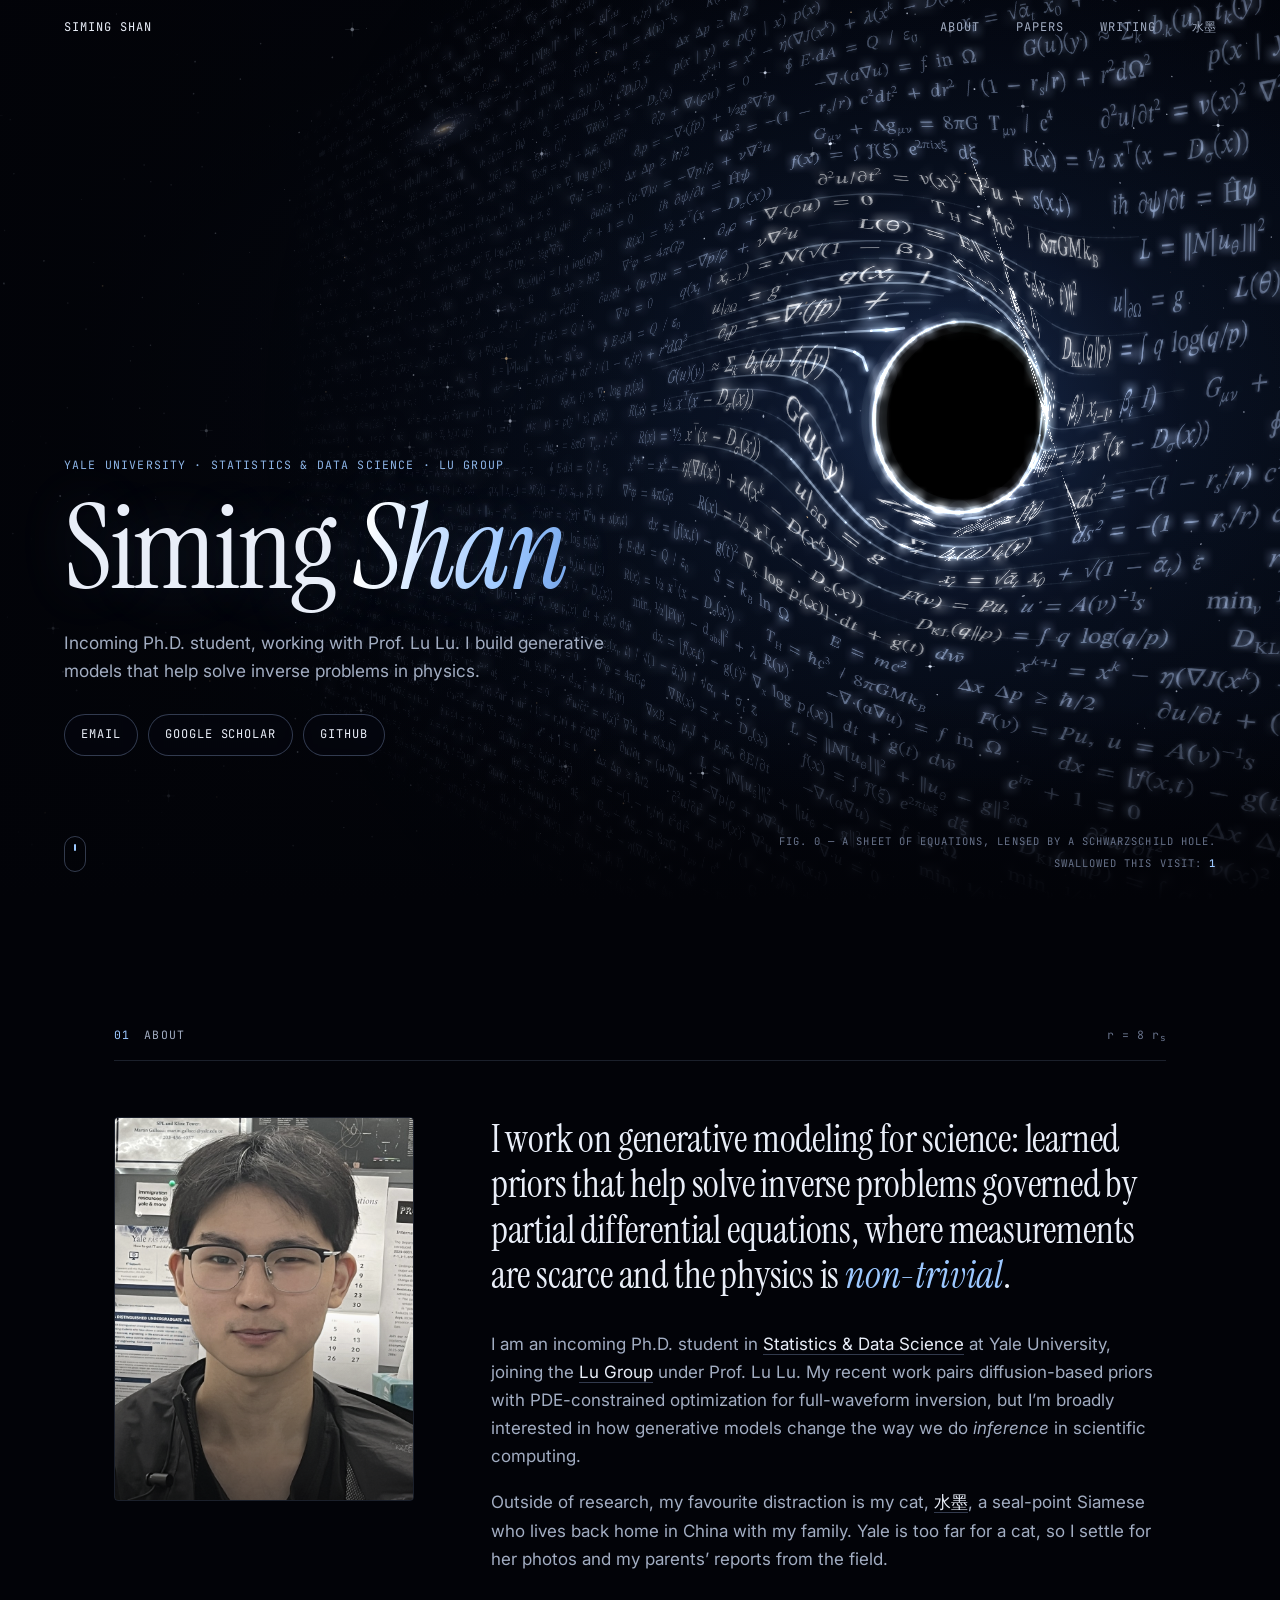
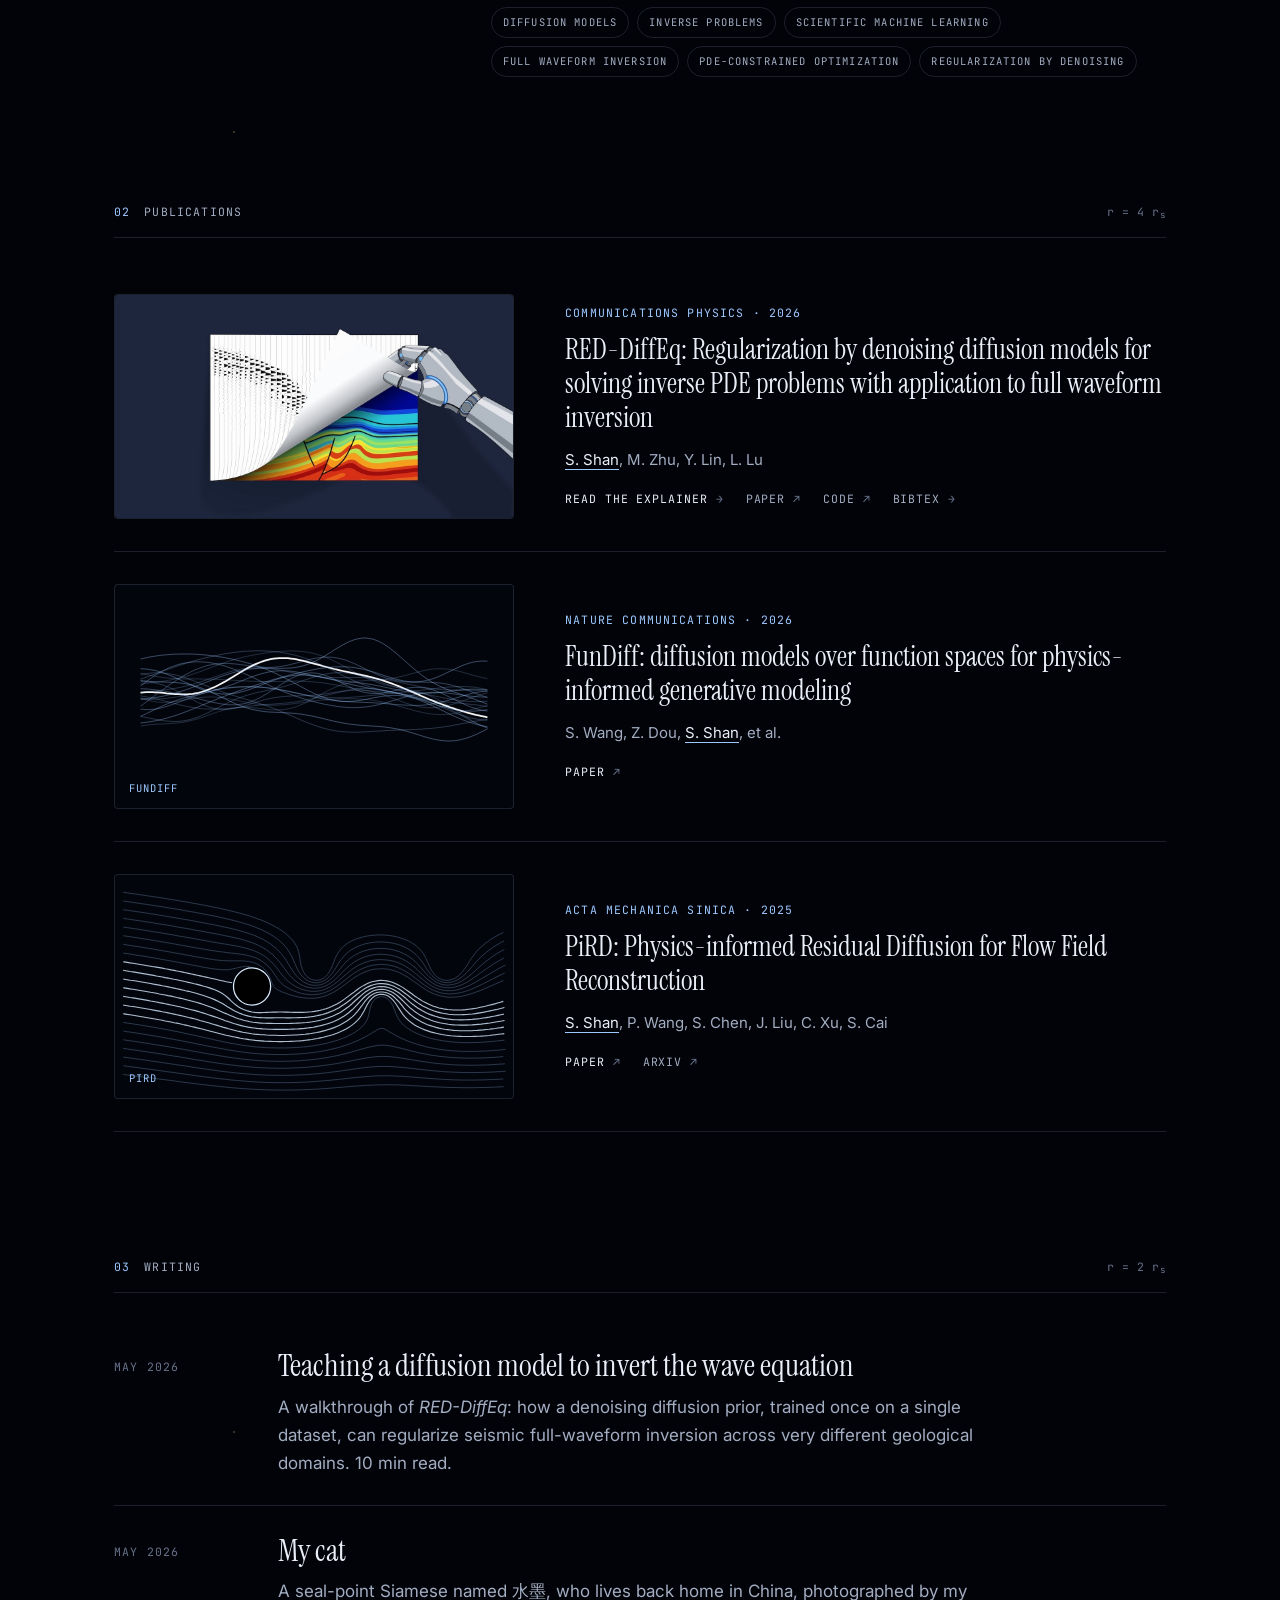
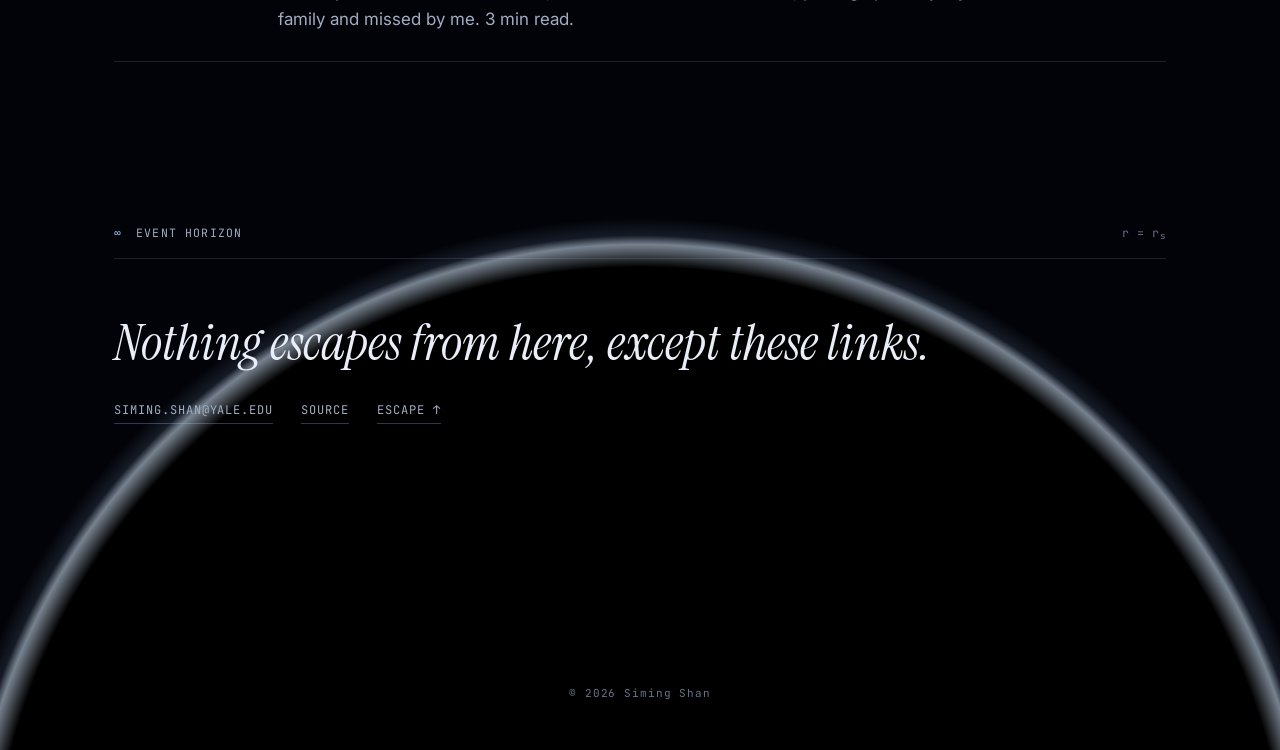
==== commit 5be496e4: "Redesign site around a black-hole spacetime of equations Homepage hero is now a live canvas: a sheet" ====
--- a/index.html
+++ b/index.html
@@ -5,153 +5,111 @@
 <meta name="viewport" content="width=device-width, initial-scale=1, viewport-fit=cover" />
 <title>Siming Shan</title>
 <meta name="description" content="Siming Shan — incoming Ph.D. student at Yale Statistics & Data Science, Lu Group. Generative modeling for science." />
-<meta name="theme-color" content="#10183a" />
+<meta name="theme-color" content="#020308" />
 
 <meta property="og:type" content="website" />
 <meta property="og:title" content="Siming Shan" />
 <meta property="og:description" content="Incoming Ph.D. student at Yale SDS — generative modeling for scientific inverse problems." />
 <meta property="og:image" content="assets/red-diffeq-cover.jpg" />
 
-<link rel="icon" href="data:image/svg+xml,<svg xmlns='http://www.w3.org/2000/svg' viewBox='0 0 32 32'><rect width='32' height='32' rx='8' fill='%2310183a'/><circle cx='16' cy='16' r='6' fill='%23f2913d'/><ellipse cx='16' cy='16' rx='13' ry='4.5' fill='none' stroke='%23f4e9d0' stroke-width='1.4' opacity='.7'/></svg>" />
+<link rel="icon" href="data:image/svg+xml,<svg xmlns='http://www.w3.org/2000/svg' viewBox='0 0 32 32'><rect width='32' height='32' rx='8' fill='%23020308'/><ellipse cx='16' cy='16' rx='13' ry='5' fill='none' stroke='%239cc8ff' stroke-width='1.6' opacity='.85'/><circle cx='16' cy='16' r='7.4' fill='%23e9f3ff'/><circle cx='16' cy='16' r='6' fill='%23020308'/></svg>" />
 
 <link rel="preconnect" href="https://fonts.googleapis.com" />
 <link rel="preconnect" href="https://fonts.gstatic.com" crossorigin />
-<link href="https://fonts.googleapis.com/css2?family=Young+Serif&family=Atkinson+Hyperlegible:ital,wght@0,400;0,700;1,400&display=swap" rel="stylesheet" />
+<link href="https://fonts.googleapis.com/css2?family=Instrument+Serif:ital@0;1&family=Inter:wght@400;500;600&family=JetBrains+Mono:wght@400;500&family=STIX+Two+Text:ital@0;1&display=swap" rel="stylesheet" />
 
 <link rel="stylesheet" href="home.css" />
 </head>
 <body>
 
-<!-- ====================== Hero: night sky, orbits, campfire ====================== -->
-<header class="hero" id="top">
-  <canvas class="sky" aria-hidden="true"></canvas>
-
-  <nav class="topnav" aria-label="Sections">
+<nav class="topnav" aria-label="Sections">
+  <a class="topnav-name" href="#top">Siming Shan</a>
+  <div class="topnav-links">
     <a href="#about">About</a>
     <a href="#publications">Papers</a>
-    <a href="#blog">Writing</a>
+    <a href="#writing">Writing</a>
     <a href="blog/shuimo.html">水墨</a>
-  </nav>
+  </div>
+</nav>
+
+<!-- ====================== Hero: a sheet of equations falling into a black hole ====================== -->
+<header class="hero" id="top">
+  <canvas class="spacetime" aria-hidden="true"></canvas>
 
   <div class="hero-inner">
-    <div class="hero-text">
-      <h1 class="name">Siming Shan</h1>
-      <p class="hero-role">
-        Incoming Ph.D. student in Statistics &amp; Data Science at Yale,
-        in the Lu Group with Prof. Lu Lu. I build generative models that
-        help solve inverse problems in physics.
-      </p>
-      <ul class="hero-links">
-        <li><a href="mailto:siming.shan@yale.edu">siming.shan@yale.edu</a></li>
-        <li><a href="https://scholar.google.com/citations?user=QYdmtfcAAAAJ&hl=en" target="_blank" rel="noopener">Google Scholar</a></li>
-        <li><a href="https://github.com/SimingShan" target="_blank" rel="noopener">GitHub</a></li>
-      </ul>
-    </div>
-
-    <figure class="system">
-      <svg class="orbits" viewBox="-30 88 660 244" aria-label="A small solar system. Each planet links to a section of this page.">
-        <defs>
-          <radialGradient id="sunGrad" cx="50%" cy="50%" r="50%">
-            <stop offset="0%"  stop-color="#fff3c9"/>
-            <stop offset="45%" stop-color="#ffc35a"/>
-            <stop offset="100%" stop-color="#f2913d"/>
-          </radialGradient>
-          <radialGradient id="sunGlow" cx="50%" cy="50%" r="50%">
-            <stop offset="0%"  stop-color="#f2913d" stop-opacity=".55"/>
-            <stop offset="100%" stop-color="#f2913d" stop-opacity="0"/>
-          </radialGradient>
-        </defs>
-        <g class="orbit-paths"></g>
-        <g class="layer-back"></g>
-        <circle class="sun-glow" cx="300" cy="210" r="110" fill="url(#sunGlow)"/>
-        <circle class="sun" cx="300" cy="210" r="34" fill="url(#sunGrad)"/>
-        <g class="layer-front"></g>
-        <circle class="nova" cx="300" cy="210" r="0" fill="#e9f3ff"/>
-      </svg>
-      <figcaption>Each planet is a section. Click one to go there.</figcaption>
-    </figure>
+    <p class="eyebrow">Yale University · Statistics &amp; Data Science · Lu Group</p>
+    <h1 class="name">Siming <em>Shan</em></h1>
+    <p class="hero-role">
+      Incoming Ph.D. student, working with Prof. Lu Lu. I build generative
+      models that help solve inverse problems in physics.
+    </p>
+    <ul class="hero-links">
+      <li><a href="mailto:siming.shan@yale.edu">Email</a></li>
+      <li><a href="https://scholar.google.com/citations?user=QYdmtfcAAAAJ&hl=en" target="_blank" rel="noopener">Google Scholar</a></li>
+      <li><a href="https://github.com/SimingShan" target="_blank" rel="noopener">GitHub</a></li>
+    </ul>
   </div>
 
-  <!-- treeline + campfire + cat -->
-  <div class="camp">
-    <svg class="trees trees-far"  viewBox="0 0 1440 220" preserveAspectRatio="xMidYMax slice" aria-hidden="true"><path/></svg>
-    <div class="firelight" aria-hidden="true"></div>
-    <svg class="trees trees-near" viewBox="0 0 1440 220" preserveAspectRatio="xMidYMax slice" aria-hidden="true"><path/></svg>
-
-    <div class="campsite">
-      <div class="fire" aria-hidden="true">
-        <div class="embers"></div>
-        <svg viewBox="0 0 120 140" class="flames">
-          <path class="flame f1" d="M60 136 C26 136 18 104 34 78 C42 64 40 50 46 30 C54 52 70 58 72 80 C78 66 76 56 82 46 C98 70 102 92 96 110 C90 128 78 136 60 136Z"/>
-          <path class="flame f2" d="M60 136 C38 136 32 114 42 96 C48 86 50 74 54 62 C60 78 70 84 70 98 C76 90 76 84 80 78 C90 94 90 110 84 120 C78 132 70 136 60 136Z"/>
-          <path class="flame f3" d="M60 136 C48 136 44 124 50 114 C54 106 56 98 58 90 C62 100 68 104 68 112 C72 108 72 104 74 100 C78 110 78 120 74 126 C70 133 66 136 60 136Z"/>
-        </svg>
-        <svg viewBox="0 0 140 40" class="logs">
-          <rect x="8"  y="14" width="124" height="14" rx="7" transform="rotate(-12 70 21)" fill="#5a3a28"/>
-          <rect x="8"  y="14" width="124" height="14" rx="7" transform="rotate(12 70 21)"  fill="#6e4730"/>
-        </svg>
-      </div>
-
-      <div class="sidebar-pet">
-        <button class="pet-frame" type="button" aria-label="Pet the Siamese cat">
-          <img class="pet-img pet-open"   src="assets/pet-open.png"   alt="" width="460" height="638" />
-          <img class="pet-img pet-closed" src="assets/pet-closed.png" alt="" width="460" height="628" />
-        </button>
-        <p class="pet-cap">Pet me. She&rsquo;s shy.</p>
+  <p class="hero-caption" aria-hidden="true">
+    <span>Fig. 0 — a sheet of equations, lensed by a Schwarzschild hole.</span>
+    <span>Swallowed this visit: <b class="eaten">0</b></span>
+  </p>
+
+  <a class="scroll-cue" href="#about" aria-label="Scroll to About"><span></span></a>
+</header>
+
+<main>
+
+  <!-- About -->
+  <section id="about" class="section about">
+    <p class="sec-label"><span>01</span> About <i>r = 8 r<sub>s</sub></i></p>
+    <div class="about-grid">
+      <figure class="portrait">
+        <img src="assets/portrait.jpg" alt="Portrait of Siming Shan" width="858" height="1100" />
+      </figure>
+      <div class="about-text">
+        <p class="lede">
+          I work on generative modeling for science: learned priors that help solve
+          inverse problems governed by partial differential equations, where
+          measurements are scarce and the physics is <em>non-trivial</em>.
+        </p>
+        <p>
+          I am an incoming Ph.D. student in <a href="https://statistics.yale.edu/" target="_blank" rel="noopener">Statistics &amp; Data Science</a>
+          at Yale University, joining the
+          <a href="https://lugroup.yale.edu/" target="_blank" rel="noopener">Lu&nbsp;Group</a> under
+          Prof. Lu Lu. My recent work pairs diffusion-based priors with PDE-constrained optimization
+          for full-waveform inversion, but I&rsquo;m broadly interested in how generative models change
+          the way we do <em>inference</em> in scientific computing.
+        </p>
+        <p>
+          Outside of research, my favourite distraction is my cat,
+          <a href="blog/shuimo.html">水墨</a>, a seal-point Siamese who lives back home in
+          China with my family. Yale is too far for a cat, so I settle for her photos
+          and my parents&rsquo; reports from the field.
+        </p>
+        <ul class="keywords" aria-label="Research keywords">
+          <li>diffusion models</li>
+          <li>inverse problems</li>
+          <li>scientific machine learning</li>
+          <li>full waveform inversion</li>
+          <li>PDE-constrained optimization</li>
+          <li>regularization by denoising</li>
+        </ul>
       </div>
     </div>
-  </div>
-</header>
-
-<main>
-
-  <!-- About -->
-  <section id="about" class="section about">
-    <div class="portrait">
-      <img src="assets/portrait.jpg" alt="Portrait of Siming Shan" width="620" height="860" />
-    </div>
-    <div class="about-text">
-      <h2>About</h2>
-      <p class="lede">
-        I work on generative modeling for science: building learned priors that help
-        solve inverse problems governed by partial differential equations, where
-        measurements are scarce and the physics is non-trivial.
-      </p>
-      <p>
-        I am an incoming Ph.D. student in <a href="https://statistics.yale.edu/" target="_blank" rel="noopener">Statistics &amp; Data Science</a>
-        at Yale University, joining the
-        <a href="https://lugroup.yale.edu/" target="_blank" rel="noopener">Lu&nbsp;Group</a> under
-        Prof. Lu Lu. My recent work pairs diffusion-based priors with PDE-constrained optimization
-        for full-waveform inversion, but I&rsquo;m broadly interested in how generative models change
-        the way we do <em>inference</em> in scientific computing.
-      </p>
-      <p>
-        Outside of research, my favourite distraction is my cat,
-        <a href="blog/shuimo.html">水墨</a>, a seal-point Siamese who lives back home in
-        China with my family. Yale is too far for a cat, so I settle for her photos
-        and my parents&rsquo; reports from the field. She&rsquo;s the one by the campfire up top.
-      </p>
-      <ul class="keywords" aria-label="Research keywords">
-        <li>diffusion models</li>
-        <li>inverse problems</li>
-        <li>scientific machine learning</li>
-        <li>full waveform inversion</li>
-        <li>PDE-constrained optimization</li>
-        <li>regularization by denoising</li>
-      </ul>
-    </div>
   </section>
 
   <!-- Publications -->
   <section id="publications" class="section">
-    <h2>Publications</h2>
+    <p class="sec-label"><span>02</span> Publications <i>r = 4 r<sub>s</sub></i></p>
 
     <ol class="pubs">
       <li class="pub">
         <a class="pub-figure" href="blog/red-diffeq.html" aria-label="RED-DiffEq paper explainer">
-          <img src="assets/red-diffeq-cover.jpg" alt="RED-DiffEq: a diffusion prior revealing a subsurface velocity model" width="1200" height="675" />
+          <img src="assets/red-diffeq-cover.jpg" alt="RED-DiffEq: a diffusion prior revealing a subsurface velocity model" width="1200" height="675" loading="lazy" />
         </a>
         <div class="pub-body">
+          <p class="pub-venue"><em>Communications Physics</em> · 2026</p>
           <h3 class="pub-title">
             <a href="blog/red-diffeq.html">
               RED-DiffEq: Regularization by denoising diffusion models for solving
@@ -159,7 +117,6 @@
             </a>
           </h3>
           <p class="pub-authors"><span class="me">S. Shan</span>, M. Zhu, Y. Lin, L. Lu</p>
-          <p class="pub-venue"><em>Communications Physics</em>, 2026</p>
           <div class="pub-actions">
             <a class="primary" href="blog/red-diffeq.html">Read the explainer</a>
             <a href="https://www.nature.com/articles/s42005-026-02677-6" target="_blank" rel="noopener">Paper</a>
@@ -170,28 +127,19 @@
       </li>
 
       <li class="pub">
-        <a class="pub-figure pub-planet" href="https://www.nature.com/articles/s41467-026-72292-0" target="_blank" rel="noopener" aria-label="FunDiff paper">
-          <svg viewBox="0 0 320 180" aria-hidden="true">
-            <defs><radialGradient id="shadeA" cx="30%" cy="30%" r="80%"><stop offset="40%" stop-color="#000" stop-opacity="0"/><stop offset="100%" stop-color="#0b1124" stop-opacity=".75"/></radialGradient>
-            <clipPath id="clipA"><circle cx="160" cy="90" r="46"/></clipPath></defs>
-            <circle cx="160" cy="90" r="46" fill="#3f7f86"/>
-            <g clip-path="url(#clipA)">
-              <path d="M110 74 Q160 62 210 74" stroke="#7fc0b4" stroke-width="7" fill="none" opacity=".7"/>
-              <path d="M110 96 Q160 86 210 98" stroke="#2c5d66" stroke-width="9" fill="none" opacity=".8"/>
-              <path d="M110 116 Q160 110 210 118" stroke="#7fc0b4" stroke-width="5" fill="none" opacity=".5"/>
-            </g>
-            <circle cx="160" cy="90" r="46" fill="url(#shadeA)"/>
-          </svg>
+        <a class="pub-figure pub-art" href="https://www.nature.com/articles/s41467-026-72292-0" target="_blank" rel="noopener" aria-label="FunDiff paper">
+          <!-- a family of functions drawn from a learned function-space prior -->
+          <svg viewBox="0 0 320 180" aria-hidden="true" class="art-fundiff"></svg>
           <span class="pub-cover-label">FunDiff</span>
         </a>
         <div class="pub-body">
+          <p class="pub-venue"><em>Nature Communications</em> · 2026</p>
           <h3 class="pub-title">
             <a href="https://www.nature.com/articles/s41467-026-72292-0" target="_blank" rel="noopener">
               FunDiff: diffusion models over function spaces for physics-informed generative modeling
             </a>
           </h3>
           <p class="pub-authors">S. Wang, Z. Dou, <span class="me">S. Shan</span>, et al.</p>
-          <p class="pub-venue"><em>Nature Communications</em>, 2026</p>
           <div class="pub-actions">
             <a class="primary" href="https://www.nature.com/articles/s41467-026-72292-0" target="_blank" rel="noopener">Paper</a>
           </div>
@@ -199,25 +147,19 @@
       </li>
 
       <li class="pub">
-        <a class="pub-figure pub-planet" href="https://link.springer.com/article/10.1007/s10409-025-25259-x" target="_blank" rel="noopener" aria-label="PiRD paper">
-          <svg viewBox="0 0 320 180" aria-hidden="true">
-            <defs><radialGradient id="shadeB" cx="30%" cy="30%" r="80%"><stop offset="40%" stop-color="#000" stop-opacity="0"/><stop offset="100%" stop-color="#0b1124" stop-opacity=".75"/></radialGradient></defs>
-            <path d="M68 92 A92 20 0 0 1 252 92" fill="none" stroke="#d9b07a" stroke-width="5" opacity=".5"/>
-            <circle cx="160" cy="90" r="40" fill="#c9773f"/>
-            <circle cx="146" cy="78" r="7" fill="#a85d2e"/><circle cx="174" cy="100" r="5" fill="#a85d2e"/>
-            <circle cx="160" cy="90" r="40" fill="url(#shadeB)"/>
-            <path d="M68 92 A92 20 0 0 0 252 92" fill="none" stroke="#e6c491" stroke-width="5"/>
-          </svg>
+        <a class="pub-figure pub-art" href="https://link.springer.com/article/10.1007/s10409-025-25259-x" target="_blank" rel="noopener" aria-label="PiRD paper">
+          <!-- streamlines of flow past a cylinder -->
+          <svg viewBox="0 0 320 180" aria-hidden="true" class="art-pird"></svg>
           <span class="pub-cover-label">PiRD</span>
         </a>
         <div class="pub-body">
+          <p class="pub-venue"><em>Acta Mechanica Sinica</em> · 2025</p>
           <h3 class="pub-title">
             <a href="https://link.springer.com/article/10.1007/s10409-025-25259-x" target="_blank" rel="noopener">
               PiRD: Physics-informed Residual Diffusion for Flow Field Reconstruction
             </a>
           </h3>
           <p class="pub-authors"><span class="me">S. Shan</span>, P. Wang, S. Chen, J. Liu, C. Xu, S. Cai</p>
-          <p class="pub-venue"><em>Acta Mechanica Sinica</em>, 2025</p>
           <div class="pub-actions">
             <a class="primary" href="https://link.springer.com/article/10.1007/s10409-025-25259-x" target="_blank" rel="noopener">Paper</a>
             <a href="https://arxiv.org/abs/2404.08412" target="_blank" rel="noopener">arXiv</a>
@@ -227,9 +169,9 @@
     </ol>
   </section>
 
-  <!-- Blog -->
-  <section id="blog" class="section">
-    <h2>Writing</h2>
+  <!-- Writing -->
+  <section id="writing" class="section">
+    <p class="sec-label"><span>03</span> Writing <i>r = 2 r<sub>s</sub></i></p>
     <ul class="posts">
       <li class="post">
         <time datetime="2026-05">May 2026</time>
@@ -245,19 +187,26 @@
       <li class="post">
         <time datetime="2026-05">May 2026</time>
         <div>
-          <h3 class="post-title"><a href="blog/shuimo.html">my cat</a></h3>
+          <h3 class="post-title"><a href="blog/shuimo.html">My cat</a></h3>
           <p class="post-dek">
-            A seal-point Siamese named 水墨, who lives back home in China, and an
-            interactive Siamese you can pet without the long flight. 3&nbsp;min read.
+            A seal-point Siamese named 水墨, who lives back home in China, photographed
+            by my family and missed by me. 3&nbsp;min read.
           </p>
         </div>
       </li>
     </ul>
   </section>
 
-  <footer class="colophon">
-    <p>&copy; 2026 Siming Shan. The sun at the top of this page runs on a 22-minute loop. Stay long enough and you&rsquo;ll see it end.</p>
-    <p><a href="https://github.com/SimingShan/SimingShan.github.io" target="_blank" rel="noopener">Source on GitHub</a> <a href="#top">Back to the campfire</a></p>
+  <footer class="horizon">
+    <div class="horizon-ring" aria-hidden="true"></div>
+    <p class="sec-label"><span>∞</span> Event horizon <i>r = r<sub>s</sub></i></p>
+    <p class="horizon-note">Nothing escapes from here, except these links.</p>
+    <p class="horizon-links">
+      <a href="mailto:siming.shan@yale.edu">siming.shan@yale.edu</a>
+      <a href="https://github.com/SimingShan/SimingShan.github.io" target="_blank" rel="noopener">Source</a>
+      <a href="#top">Escape ↑</a>
+    </p>
+    <p class="copy">&copy; 2026 Siming Shan</p>
   </footer>
 </main>
 
--- a/home.css
+++ b/home.css
@@ -1,295 +1,374 @@
-/* ==========================================================
+/* ----------------------------------------------------
    Siming Shan — homepage
-   Night sky over a campfire: deep indigo, warm firelight,
-   starlight cream. (Blog posts still use styles.css.)
-   ========================================================== */
+   Deep space: a sheet of equations, lensed by a black hole.
+   ---------------------------------------------------- */
 
 :root {
-  --sky-top:   #10183a;
-  --sky-low:   #22306a;
-  --ground:    #0b1124;
-  --far-trees: #18244d;
-  --fire:      #f2913d;
-  --ember:     #d9572b;
-  --cream:     #f4e9d0;
-  --dim:       #aab1cf;
-  --faint:     #6f789e;
-  --teal:      #7fc0b4;
-  --line:      rgba(244, 233, 208, .14);
-
-  --display: "Young Serif", "Iowan Old Style", Georgia, serif;
-  --body: "Atkinson Hyperlegible", "Segoe UI", system-ui, sans-serif;
-
-  box-sizing: border-box;
-  padding-top: env(safe-area-inset-top, 0px);
-  padding-bottom: env(safe-area-inset-bottom, 0px);
+  --void: #020308;
+  --bg: #04060d;
+  --ink: #e9eef8;
+  --ink-soft: #a2adc2;
+  --ink-faint: #67728a;
+  --rule: rgba(176, 202, 255, .14);
+  --rule-strong: rgba(176, 202, 255, .28);
+  --ice: #9cc8ff;          /* photon-ring blue */
+  --ice-bright: #d8ebff;
+  --ember: #f1c48a;        /* the odd warm star, used sparingly */
+
+  --display: "Instrument Serif", "Iowan Old Style", Georgia, serif;
+  --sans: "Inter", system-ui, -apple-system, "Segoe UI", Roboto, sans-serif;
+  --mono: "JetBrains Mono", ui-monospace, "SFMono-Regular", Menlo, monospace;
+
+  --gutter: clamp(20px, 5vw, 72px);
+  --wide: 1180px;
   color-scheme: dark;
 }
-*, *::before, *::after { box-sizing: inherit; }
-html { scroll-behavior: smooth; scroll-padding-top: env(safe-area-inset-top, 0px); }
+
+* { box-sizing: border-box; }
+html { scroll-behavior: smooth; background: var(--void); }
+@media (prefers-reduced-motion: reduce) { html { scroll-behavior: auto; } }
+
 body {
   margin: 0;
-  background: var(--ground);
-  color: var(--cream);
-  font: 18px/1.65 var(--body);
+  background: var(--void);
+  color: var(--ink);
+  font-family: var(--sans);
+  font-size: 17px;
+  line-height: 1.65;
   -webkit-font-smoothing: antialiased;
-}
+  text-rendering: optimizeLegibility;
+  overflow-x: hidden;
+}
+
+::selection { background: var(--ice); color: var(--void); }
+a { color: inherit; }
+a:focus-visible, button:focus-visible { outline: 1.5px solid var(--ice); outline-offset: 4px; border-radius: 2px; }
 img { max-width: 100%; height: auto; display: block; }
 
-a { color: var(--cream); text-decoration-color: rgba(242, 145, 61, .6); text-underline-offset: .2em; text-decoration-thickness: 1.5px; }
-a:hover { color: var(--fire); text-decoration-color: var(--fire); }
-:focus-visible { outline: 2px solid var(--fire); outline-offset: 3px; border-radius: 4px; }
-
-h1, h2, h3 { font-family: var(--display); font-weight: 400; line-height: 1.2; margin: 0; }
+/* ---------------- Top nav ---------------- */
+.topnav {
+  position: fixed; inset: 0 0 auto 0; z-index: 20;
+  display: flex; justify-content: space-between; align-items: center;
+  padding: 18px var(--gutter);
+  font-family: var(--mono); font-size: 12px; letter-spacing: .08em; text-transform: uppercase;
+  transition: background .4s ease, border-color .4s ease;
+  border-bottom: 1px solid transparent;
+}
+.topnav.solid {
+  background: rgba(2, 3, 8, .72);
+  -webkit-backdrop-filter: blur(14px); backdrop-filter: blur(14px);
+  border-bottom-color: var(--rule);
+}
+.topnav a { text-decoration: none; color: var(--ink-soft); transition: color .2s; }
+.topnav a:hover { color: var(--ice-bright); }
+.topnav-name { opacity: 0; transform: translateY(-4px); transition: opacity .4s, transform .4s; color: var(--ink) !important; }
+.topnav.solid .topnav-name { opacity: 1; transform: none; }
+.topnav-links { display: flex; gap: clamp(16px, 3vw, 36px); }
+.topnav-links a:last-child { letter-spacing: .02em; }
 
 /* ---------------- Hero ---------------- */
 .hero {
   position: relative;
-  min-height: min(100svh, 860px);
-  display: flex;
-  flex-direction: column;
+  height: 100vh; height: 100svh;
+  min-height: 600px;
+  overflow: hidden;
   background:
-    radial-gradient(ellipse 70% 50% at 70% 40%, rgba(80, 100, 190, .25), transparent 70%),
-    linear-gradient(180deg, var(--sky-top) 0%, #17225a 60%, var(--sky-low) 100%);
+    radial-gradient(120% 90% at 70% 45%, #08101f 0%, #03050b 55%, var(--void) 100%);
+  isolation: isolate;
+}
+.spacetime {
+  position: absolute; inset: 0;
+  width: 100%; height: 100%;
+  display: block;
+  cursor: crosshair;
+}
+/* keep the copy legible where it overlaps the sheet */
+.hero::after {
+  content: ""; position: absolute; inset: 0; pointer-events: none; z-index: 1;
+  background:
+    linear-gradient(90deg, rgba(2,3,8,.82) 0%, rgba(2,3,8,.45) 30%, rgba(2,3,8,0) 52%),
+    linear-gradient(0deg, var(--void) 0%, rgba(2,3,8,0) 22%);
+}
+
+.hero-inner {
+  position: absolute; z-index: 2;
+  left: var(--gutter); bottom: clamp(88px, 16vh, 170px);
+  max-width: min(560px, 46vw);
+  pointer-events: none;
+}
+.hero-inner a { pointer-events: auto; }
+
+.eyebrow, .sec-label, .hero-caption, .pub-venue, .post time, .keywords, .pub-cover-label {
+  font-family: var(--mono);
+  font-size: 11.5px;
+  letter-spacing: .1em;
+  text-transform: uppercase;
+}
+.eyebrow { color: var(--ice); margin: 0 0 22px; opacity: .9; }
+
+.name {
+  font-family: var(--display);
+  font-weight: 400;
+  font-size: clamp(64px, 9.2vw, 148px);
+  line-height: .88;
+  letter-spacing: -.02em;
+  margin: 0 0 28px;
+  color: var(--ink);
+  text-shadow: 0 0 60px rgba(156, 200, 255, .18);
+}
+.name em {
+  font-style: italic;
+  background: linear-gradient(100deg, #ffffff 10%, var(--ice) 70%, #6f9fe6 100%);
+  -webkit-background-clip: text; background-clip: text; color: transparent;
+  padding-right: .06em;
+}
+.hero-role {
+  font-size: clamp(17px, 1.35vw, 19px);
+  line-height: 1.6;
+  color: var(--ink-soft);
+  margin: 0 0 30px;
+  max-width: 34em;
+}
+.hero-links { list-style: none; margin: 0; padding: 0; display: flex; flex-wrap: wrap; gap: 10px; }
+.hero-links a {
+  display: inline-block;
+  font-family: var(--mono); font-size: 12px; letter-spacing: .08em; text-transform: uppercase;
+  text-decoration: none;
+  color: var(--ink);
+  padding: 10px 16px;
+  border: 1px solid var(--rule-strong);
+  border-radius: 999px;
+  background: rgba(4, 7, 16, .5);
+  -webkit-backdrop-filter: blur(6px); backdrop-filter: blur(6px);
+  transition: border-color .25s, color .25s, box-shadow .25s;
+}
+.hero-links a:hover {
+  border-color: var(--ice);
+  color: var(--ice-bright);
+  box-shadow: 0 0 24px rgba(156, 200, 255, .25), inset 0 0 12px rgba(156, 200, 255, .08);
+}
+
+.hero-caption {
+  position: absolute; z-index: 2;
+  right: var(--gutter); bottom: 28px;
+  margin: 0;
+  display: flex; flex-direction: column; align-items: flex-end; gap: 4px;
+  font-size: 10.5px;
+  color: var(--ink-faint);
+  text-align: right;
+  pointer-events: none;
+}
+.hero-caption b { color: var(--ice); font-weight: 500; font-variant-numeric: tabular-nums; }
+
+.scroll-cue {
+  position: absolute; z-index: 2; left: var(--gutter); bottom: 28px;
+  width: 22px; height: 36px; border: 1px solid var(--rule-strong); border-radius: 12px;
+}
+.scroll-cue span {
+  position: absolute; left: 50%; top: 7px; width: 2px; height: 7px; margin-left: -1px;
+  border-radius: 2px; background: var(--ice);
+  animation: cue 2.2s cubic-bezier(.6, 0, .4, 1) infinite;
+}
+@keyframes cue { 0% { transform: translateY(0); opacity: 0; } 30% { opacity: 1; } 100% { transform: translateY(14px); opacity: 0; } }
+@media (prefers-reduced-motion: reduce) { .scroll-cue span { animation: none; } }
+
+/* ---------------- Sections ---------------- */
+main {
+  position: relative;
+  background:
+    radial-gradient(1px 1px at 8% 12%, rgba(255,255,255,.5) 50%, transparent 51%),
+    radial-gradient(1px 1px at 92% 22%, rgba(255,255,255,.35) 50%, transparent 51%),
+    radial-gradient(1px 1px at 76% 48%, rgba(255,255,255,.3) 50%, transparent 51%),
+    radial-gradient(1.4px 1.4px at 18% 64%, rgba(241,196,138,.5) 50%, transparent 51%),
+    radial-gradient(1px 1px at 55% 82%, rgba(255,255,255,.35) 50%, transparent 51%),
+    radial-gradient(1px 1px at 34% 36%, rgba(255,255,255,.25) 50%, transparent 51%),
+    var(--void);
+  background-size: 900px 900px, 1100px 1100px, 700px 700px, 1300px 1300px, 800px 800px, 1000px 1000px, auto;
+}
+
+.section {
+  max-width: var(--wide);
+  margin: 0 auto;
+  padding: clamp(96px, 14vh, 160px) var(--gutter) 0;
+}
+
+.sec-label {
+  display: flex; align-items: baseline; gap: 14px;
+  color: var(--ink-soft);
+  margin: 0 0 clamp(36px, 5vw, 56px);
+  padding-bottom: 14px;
+  border-bottom: 1px solid var(--rule);
+}
+.sec-label span { color: var(--ice); }
+.sec-label i {
+  margin-left: auto; font-style: normal; color: var(--ink-faint); text-transform: none; letter-spacing: .04em;
+}
+.sec-label sub { font-size: .8em; vertical-align: -.2em; }
+
+/* About */
+.about-grid {
+  display: grid;
+  grid-template-columns: minmax(200px, 300px) 1fr;
+  gap: clamp(32px, 6vw, 88px);
+  align-items: start;
+}
+.portrait {
+  margin: 0; position: relative;
+  border-radius: 4px; overflow: hidden;
+  border: 1px solid var(--rule);
+}
+.portrait img { filter: saturate(.75) contrast(1.04); }
+.portrait::after {
+  content: ""; position: absolute; inset: 0;
+  background: linear-gradient(180deg, rgba(20, 40, 90, 0) 50%, rgba(2, 3, 8, .55) 100%);
+  mix-blend-mode: multiply;
+}
+.lede {
+  font-family: var(--display);
+  font-size: clamp(28px, 3vw, 40px);
+  line-height: 1.18;
+  letter-spacing: -.005em;
+  color: var(--ink);
+  margin: 0 0 32px;
+}
+.lede em { color: var(--ice); }
+.about-text p:not(.lede) { color: var(--ink-soft); max-width: 62ch; margin: 0 0 18px; }
+.about-text a, .post-dek a {
+  color: var(--ink);
+  text-decoration: none;
+  border-bottom: 1px solid var(--rule-strong);
+  transition: border-color .2s, color .2s;
+}
+.about-text a:hover { color: var(--ice-bright); border-bottom-color: var(--ice); }
+.keywords { list-style: none; padding: 0; margin: 34px 0 0; display: flex; flex-wrap: wrap; gap: 8px; }
+.keywords li {
+  font-size: 10.5px;
+  color: var(--ink-soft);
+  border: 1px solid var(--rule);
+  padding: 6px 11px;
+  border-radius: 999px;
+}
+
+/* Publications */
+.pubs { list-style: none; margin: 0; padding: 0; }
+.pub {
+  display: grid;
+  grid-template-columns: minmax(240px, 400px) 1fr;
+  gap: clamp(24px, 4vw, 56px);
+  align-items: center;
+  padding: 32px 0;
+  border-bottom: 1px solid var(--rule);
+}
+.pub:first-child { padding-top: 0; }
+.pub-figure {
+  position: relative; display: block;
+  aspect-ratio: 16 / 9;
   overflow: hidden;
-  isolation: isolate;
-}
-.hero::after {
-  content: ""; position: absolute; inset: 0; pointer-events: none; z-index: 5;
-  background: radial-gradient(circle at 70% 45%, #f3f8ff, #b9d4ff 60%);
-  opacity: var(--flash, 0);
-}
-.sky { position: absolute; inset: 0; width: 100%; height: 100%; z-index: -1; }
-
-.topnav {
-  display: flex; gap: 1.6rem; justify-content: flex-end;
-  padding: 1.4rem clamp(1.25rem, 4vw, 3rem) 0;
-  font-size: .95rem;
-}
-.topnav a { color: var(--dim); text-decoration: none; }
-.topnav a:hover { color: var(--fire); }
-
-.hero-inner {
-  flex: 1;
+  border-radius: 4px;
+  border: 1px solid var(--rule);
+  background: #03050c;
+  transition: border-color .3s, box-shadow .3s;
+}
+.pub-figure img { width: 100%; height: 100%; object-fit: cover; transition: transform .8s cubic-bezier(.2, .7, .2, 1); }
+.pub-figure:hover { border-color: var(--rule-strong); box-shadow: 0 0 40px rgba(156, 200, 255, .08); }
+.pub-figure:hover img { transform: scale(1.03); }
+.pub-art svg { width: 100%; height: 100%; display: block; }
+.pub-cover-label {
+  position: absolute; left: 14px; bottom: 11px;
+  font-size: 10.5px; color: var(--ice);
+}
+.pub-venue { color: var(--ice); margin: 0 0 10px; }
+.pub-venue em { font-style: normal; }
+.pub-title {
+  font-family: var(--display); font-weight: 400;
+  font-size: clamp(22px, 2.2vw, 28px);
+  line-height: 1.22;
+  margin: 0 0 12px;
+}
+.pub-title a { text-decoration: none; transition: color .2s; }
+.pub-title a:hover { color: var(--ice-bright); }
+.pub-authors { color: var(--ink-soft); font-size: 15px; margin: 0 0 18px; }
+.pub-authors .me { color: var(--ink); border-bottom: 1px solid var(--ice); }
+.pub-actions { display: flex; flex-wrap: wrap; gap: 8px 22px; font-family: var(--mono); font-size: 11.5px; letter-spacing: .08em; text-transform: uppercase; }
+.pub-actions a { text-decoration: none; color: var(--ink-soft); transition: color .2s; }
+.pub-actions a::after { content: " ↗"; color: var(--ink-faint); }
+.pub-actions a[href^="blog/"]::after { content: " →"; }
+.pub-actions a:hover { color: var(--ice-bright); }
+.pub-actions .primary { color: var(--ink); }
+
+/* Writing */
+.posts { list-style: none; margin: 0; padding: 0; }
+.post {
   display: grid;
-  grid-template-columns: minmax(0, .95fr) minmax(0, 1.45fr);
-  align-items: center;
-  gap: 2rem;
-  width: 100%;
-  max-width: 1360px;
-  margin: 0 auto;
-  padding: 2rem clamp(1.25rem, 4vw, 3rem) 9rem;
-}
-
-.name {
-  font-size: clamp(3rem, 7vw, 5.6rem);
-  line-height: 1;
-  letter-spacing: -.01em;
-  color: var(--cream);
-  text-shadow: 0 0 40px rgba(242, 145, 61, .25);
-}
-.hero-role { max-width: 30rem; margin: 1.4rem 0 1.6rem; color: var(--dim); font-size: 1.12rem; }
-.hero-links { list-style: none; padding: 0; margin: 0; display: flex; flex-wrap: wrap; gap: .5rem 1.4rem; }
-.hero-links a { font-weight: 700; }
-
-/* solar system */
-.system { margin: 0; position: relative; }
-.orbits { width: 100%; height: auto; overflow: visible; display: block; }
-.orbits .orbit-path { fill: none; stroke: rgba(244, 233, 208, .16); stroke-width: 1; stroke-dasharray: 2 6; }
-.orbits .sun { filter: drop-shadow(0 0 18px rgba(255, 190, 90, .8)); }
-.orbits .nova { pointer-events: none; }
-.planet { cursor: pointer; }
-.planet .label {
-  font: 700 13px var(--body);
-  fill: var(--dim);
-  paint-order: stroke; stroke: var(--sky-top); stroke-width: 4px;
-  transition: fill .2s;
-}
-.planet:hover .label, .planet:focus-visible .label { fill: var(--fire); }
-.planet:focus-visible { outline: none; }
-.planet:focus-visible .body { stroke: var(--fire); stroke-width: 2; }
-.system figcaption { text-align: center; color: var(--faint); font-size: .85rem; margin-top: 1rem; }
-
-/* ---------------- Camp: trees, fire, cat ---------------- */
-.camp { position: absolute; left: 0; right: 0; bottom: 0; height: 220px; pointer-events: none; }
-.trees { position: absolute; left: 0; bottom: 0; width: 100%; height: 100%; }
-.trees-far path  { fill: var(--far-trees); }
-.trees-near path { fill: var(--ground); }
-.trees-far { bottom: 18px; }
-
-.firelight {
-  position: absolute; bottom: -120px; left: calc(clamp(1.25rem, 8vw, 7rem) - 140px);
-  width: 420px; height: 300px;
-  background: radial-gradient(closest-side, rgba(242, 145, 61, .38), rgba(242, 145, 61, .12) 55%, transparent);
-  animation: glow 2.6s ease-in-out infinite alternate;
-}
-@keyframes glow { from { opacity: .75; transform: scale(.97); } to { opacity: 1; transform: scale(1.03); } }
-
-.campsite {
-  position: absolute; bottom: 8px; left: clamp(1.25rem, 8vw, 7rem);
-  display: flex; align-items: flex-end; gap: .4rem;
-  pointer-events: auto;
-}
-.fire { position: relative; width: 96px; height: 118px; }
-.flames { position: absolute; bottom: 12px; left: 8px; width: 80px; height: 94px; overflow: visible; }
-.flame { transform-origin: 60px 136px; transform-box: view-box; }
-.f1 { fill: var(--ember); animation: flick 1.3s ease-in-out infinite alternate; }
-.f2 { fill: var(--fire);  animation: flick 0.9s ease-in-out infinite alternate-reverse; }
-.f3 { fill: #ffd98a;      animation: flick 0.7s ease-in-out infinite alternate; }
-@keyframes flick {
-  0%   { transform: scale(1, 1) skewX(0deg); }
-  35%  { transform: scale(.94, 1.08) skewX(-3deg); }
-  70%  { transform: scale(1.04, .94) skewX(2.5deg); }
-  100% { transform: scale(.97, 1.04) skewX(-1deg); }
-}
-.logs { position: absolute; bottom: 0; left: 0; width: 96px; height: 27px; }
-
-.embers { position: absolute; left: 48px; bottom: 50px; width: 0; height: 0; }
-.ember {
-  position: absolute; width: 3px; height: 3px; border-radius: 50%;
-  background: #ffcf7a; box-shadow: 0 0 6px #ff9a3d;
-  opacity: 0;
-  animation: rise var(--d, 3s) linear var(--delay, 0s) infinite;
-}
-@keyframes rise {
-  0%   { opacity: 0; transform: translate(0, 0); }
-  10%  { opacity: 1; }
-  100% { opacity: 0; transform: translate(var(--dx, 10px), -150px); }
-}
-
-/* the cat */
-.sidebar-pet { position: relative; text-align: center; }
-.pet-frame {
-  position: relative; display: block;
-  width: 78px; aspect-ratio: 460 / 638;
-  padding: 0; border: 0; background: none; cursor: pointer;
-  transform-origin: 50% 100%;
-  transition: transform .2s ease;
-  filter: drop-shadow(-6px 0 10px rgba(242, 145, 61, .35));
-}
-.pet-frame:hover { transform: rotate(-2deg) scale(1.04); }
-.pet-frame.happy { animation: pet-bounce .42s ease-out; }
-@keyframes pet-bounce { 0%,100% { transform: translateY(0) } 40% { transform: translateY(-8px) scale(1.04, .97) } }
-.pet-img { position: absolute; inset: 0; width: 100%; height: 100%; object-fit: contain; object-position: bottom; transition: opacity .06s; }
-.pet-img.pet-closed { opacity: 0; }
-.pet-frame.blink .pet-open   { opacity: 0; }
-.pet-frame.blink .pet-closed { opacity: 1; }
-.pet-cap {
-  position: absolute; left: 100%; bottom: 14px; margin: 0 0 0 .6rem;
-  white-space: nowrap; font-size: .8rem; color: var(--faint);
-}
-.pet-bubble {
-  position: absolute; transform: translate(-50%, -100%);
-  background: var(--cream); color: var(--ground);
-  font: 700 .8rem var(--body);
-  padding: .25rem .6rem; border-radius: 999px;
-  white-space: nowrap; pointer-events: none;
-  animation: pet-bubble-up 1.3s ease-out forwards;
-}
-@keyframes pet-bubble-up {
-  from { opacity: 0; transform: translate(-50%, -80%); }
-  15%  { opacity: 1; }
-  to   { opacity: 0; transform: translate(-50%, -260%); }
-}
-
-/* ---------------- Sections ---------------- */
-main { max-width: 1040px; margin: 0 auto; padding: 0 clamp(1.25rem, 4vw, 3rem); }
-.section { padding: 5rem 0 1rem; }
-.section h2 { font-size: clamp(1.9rem, 3.5vw, 2.5rem); margin-bottom: 1.6rem; color: var(--cream); }
-.section h2::before {
-  content: ""; display: inline-block; width: .42em; height: .42em; margin-right: .45em;
-  border-radius: 50%; vertical-align: .14em;
-  background: radial-gradient(circle at 35% 35%, #ffd98a, var(--fire) 60%, var(--ember));
-  box-shadow: 0 0 12px rgba(242, 145, 61, .7);
-}
-
-.about { display: grid; grid-template-columns: 220px minmax(0, 1fr); gap: 3rem; align-items: start; padding-top: 4rem; }
-.portrait {
-  border-radius: 50%; overflow: hidden; aspect-ratio: 1;
-  box-shadow: 0 0 0 1px var(--line), 0 0 0 10px var(--ground), 0 0 0 11px rgba(242,145,61,.35), 0 0 60px rgba(242,145,61,.2);
-  margin-top: 4.2rem;
-}
-.portrait img { width: 100%; height: 100%; object-fit: cover; object-position: 50% 20%; filter: sepia(.12) saturate(.95); }
-.about-text { max-width: 40rem; }
-.about-text p { margin: 0 0 1.1rem; color: var(--dim); }
-.about-text .lede { font-size: 1.28rem; line-height: 1.55; color: var(--cream); }
-.keywords { list-style: none; padding: 0; margin: 1.6rem 0 0; display: flex; flex-wrap: wrap; gap: .5rem; }
-.keywords li {
-  font-size: .85rem; color: var(--teal);
-  border: 1px dashed rgba(127, 192, 180, .45); border-radius: 999px; padding: .2rem .8rem;
-}
-
-/* publications */
-.pubs { list-style: none; padding: 0; margin: 0; }
-.pub {
-  display: grid; grid-template-columns: 240px minmax(0, 1fr); gap: 2rem;
-  padding: 1.8rem 0; border-top: 1px dashed var(--line);
-}
-.pub:first-child { border-top: 0; padding-top: 0; }
-.pub-figure {
-  display: block; position: relative; border-radius: 10px; overflow: hidden;
-  aspect-ratio: 16 / 9; background: #141d44; align-self: start;
-  box-shadow: inset 0 0 0 1px var(--line);
-}
-.pub-figure img { width: 100%; height: 100%; object-fit: cover; transition: transform .5s ease; }
-.pub-figure:hover img { transform: scale(1.04); }
-.pub-planet { background: radial-gradient(ellipse at 50% 50%, #1e2b63, #10183a 75%); }
-.pub-planet svg { width: 100%; height: 100%; transition: transform .6s ease; }
-.pub-planet:hover svg { transform: rotate(-6deg) scale(1.05); }
-.pub-cover-label { position: absolute; left: .8rem; bottom: .55rem; font: 1rem var(--display); color: var(--cream); }
-
-.pub-title { font-size: 1.22rem; line-height: 1.35; }
-.pub-title a { text-decoration: none; }
-.pub-title a:hover { text-decoration: underline; }
-.pub-authors { margin: .55rem 0 .1rem; color: var(--dim); font-size: .98rem; }
-.me { color: var(--cream); font-weight: 700; }
-.pub-venue { margin: 0; color: var(--faint); font-size: .95rem; }
-.pub-venue em { color: var(--dim); }
-.pub-actions { display: flex; flex-wrap: wrap; gap: .5rem; margin-top: .9rem; }
-.pub-actions a {
-  font-size: .88rem; text-decoration: none; color: var(--dim);
-  padding: .25rem .85rem; border-radius: 999px; border: 1px solid var(--line);
-  transition: border-color .2s, color .2s, background .2s;
-}
-.pub-actions a:hover { color: var(--cream); border-color: var(--fire); }
-.pub-actions a.primary { background: var(--fire); color: var(--ground); border-color: var(--fire); font-weight: 700; }
-.pub-actions a.primary:hover { background: #ffad5e; }
-
-/* writing */
-.posts { list-style: none; padding: 0; margin: 0; }
-.post { display: grid; grid-template-columns: 8rem minmax(0, 1fr); gap: 1.5rem; padding: 1.4rem 0; border-top: 1px dashed var(--line); }
-.post:first-child { border-top: 0; padding-top: 0; }
-.post time { color: var(--faint); font-size: .92rem; padding-top: .25rem; }
-.post-title { font-size: 1.25rem; }
-.post-title a { text-decoration: none; }
-.post-title a:hover { text-decoration: underline; }
-.post-dek { margin: .4rem 0 0; color: var(--dim); max-width: 38rem; }
-
-.colophon {
-  margin-top: 5rem; padding: 2rem 0 3rem; border-top: 1px dashed var(--line);
-  color: var(--faint); font-size: .88rem;
-}
-.colophon p { margin: 0 0 .4rem; }
-.colophon a { color: var(--dim); margin-right: 1.2rem; }
-
-/* ---------------- Responsive ---------------- */
-@media (max-width: 860px) {
-  .hero-inner { grid-template-columns: 1fr; padding-bottom: 12rem; gap: 1rem; }
-  .system { max-width: 560px; width: 100%; margin: 1rem auto 0; }
-  .planet .label { font-size: 19px; stroke-width: 5px; }
-  .about { grid-template-columns: 1fr; gap: 1.5rem; }
-  .portrait { width: 160px; margin-top: 0; }
-}
-@media (max-width: 600px) {
-  body { font-size: 17px; }
-  .topnav { justify-content: flex-start; gap: 1.2rem; }
-  .pub { grid-template-columns: 1fr; gap: 1rem; }
-  .pub-figure { max-width: 360px; }
-  .post { grid-template-columns: 1fr; gap: .2rem; }
-}
-
-@media (prefers-reduced-motion: reduce) {
-  html { scroll-behavior: auto; }
-  *, *::before, *::after { animation: none !important; transition: none !important; }
-  .ember { display: none; }
-}
+  grid-template-columns: 140px 1fr;
+  gap: 24px;
+  padding: 28px 0;
+  border-bottom: 1px solid var(--rule);
+}
+.post:first-child { padding-top: 0; }
+.post time { color: var(--ink-faint); padding-top: 9px; }
+.post-title {
+  font-family: var(--display); font-weight: 400;
+  font-size: clamp(24px, 2.4vw, 32px);
+  line-height: 1.15;
+  margin: 0 0 8px;
+}
+.post-title a { text-decoration: none; transition: color .2s; }
+.post-title a:hover { color: var(--ice-bright); }
+.post-dek { color: var(--ink-soft); margin: 0; max-width: 64ch; }
+
+/* ---------------- Footer: the event horizon ---------------- */
+.horizon {
+  position: relative;
+  padding: clamp(120px, 18vh, 200px) max(var(--gutter), calc((100% - var(--wide)) / 2 + var(--gutter))) 48px;
+  overflow: hidden;
+}
+.horizon-ring {
+  position: absolute; left: 50%; top: 100%;
+  width: min(1400px, 160vw); aspect-ratio: 1;
+  transform: translate(-50%, -38%);
+  border-radius: 50%;
+  background: radial-gradient(closest-side, #000 93%, rgba(216, 235, 255, .55) 96.2%, rgba(156, 200, 255, .12) 97.5%, transparent 100%);
+  pointer-events: none;
+  z-index: 0;
+}
+.horizon > *:not(.horizon-ring) { position: relative; z-index: 1; }
+.horizon-note {
+  font-family: var(--display); font-style: italic;
+  font-size: clamp(30px, 4vw, 52px);
+  line-height: 1.1;
+  margin: 0 0 30px;
+  color: var(--ink);
+}
+.horizon-links { display: flex; flex-wrap: wrap; gap: 10px 28px; margin: 0 0 clamp(140px, 22vw, 260px); font-family: var(--mono); font-size: 12px; letter-spacing: .08em; text-transform: uppercase; }
+.horizon-links a { text-decoration: none; color: var(--ink-soft); border-bottom: 1px solid var(--rule-strong); padding-bottom: 2px; transition: color .2s, border-color .2s; }
+.horizon-links a:hover { color: var(--ice-bright); border-bottom-color: var(--ice); }
+.copy { font-family: var(--mono); font-size: 11px; letter-spacing: .08em; color: var(--ink-faint); margin: 0; text-align: center; }
+
+/* reveal on scroll */
+.reveal { opacity: 0; transform: translateY(18px); transition: opacity .9s ease, transform .9s cubic-bezier(.2, .7, .2, 1); }
+.reveal.in { opacity: 1; transform: none; }
+@media (prefers-reduced-motion: reduce) { .reveal { opacity: 1; transform: none; transition: none; } }
+
+/* ---------------- Small screens ---------------- */
+@media (max-width: 820px) {
+  .hero { min-height: 640px; }
+  .hero::after {
+    background: linear-gradient(0deg, var(--void) 0%, rgba(2,3,8,.85) 34%, rgba(2,3,8,0) 62%);
+  }
+  .hero-inner { max-width: none; right: var(--gutter); bottom: 84px; }
+  .name { font-size: clamp(58px, 17vw, 96px); margin-bottom: 20px; }
+  .hero-role { margin-bottom: 22px; }
+  .hero-caption { display: none; }
+  .scroll-cue { display: none; }
+  .topnav { padding-top: 14px; padding-bottom: 14px; }
+  .topnav-name { display: none; }
+  .topnav { justify-content: flex-end; }
+
+  .about-grid { grid-template-columns: 1fr; }
+  .portrait { max-width: 240px; }
+  .pub { grid-template-columns: 1fr; gap: 18px; }
+  .post { grid-template-columns: 1fr; gap: 6px; }
+  .post time { padding-top: 0; }
+  .sec-label i { display: none; }
+}
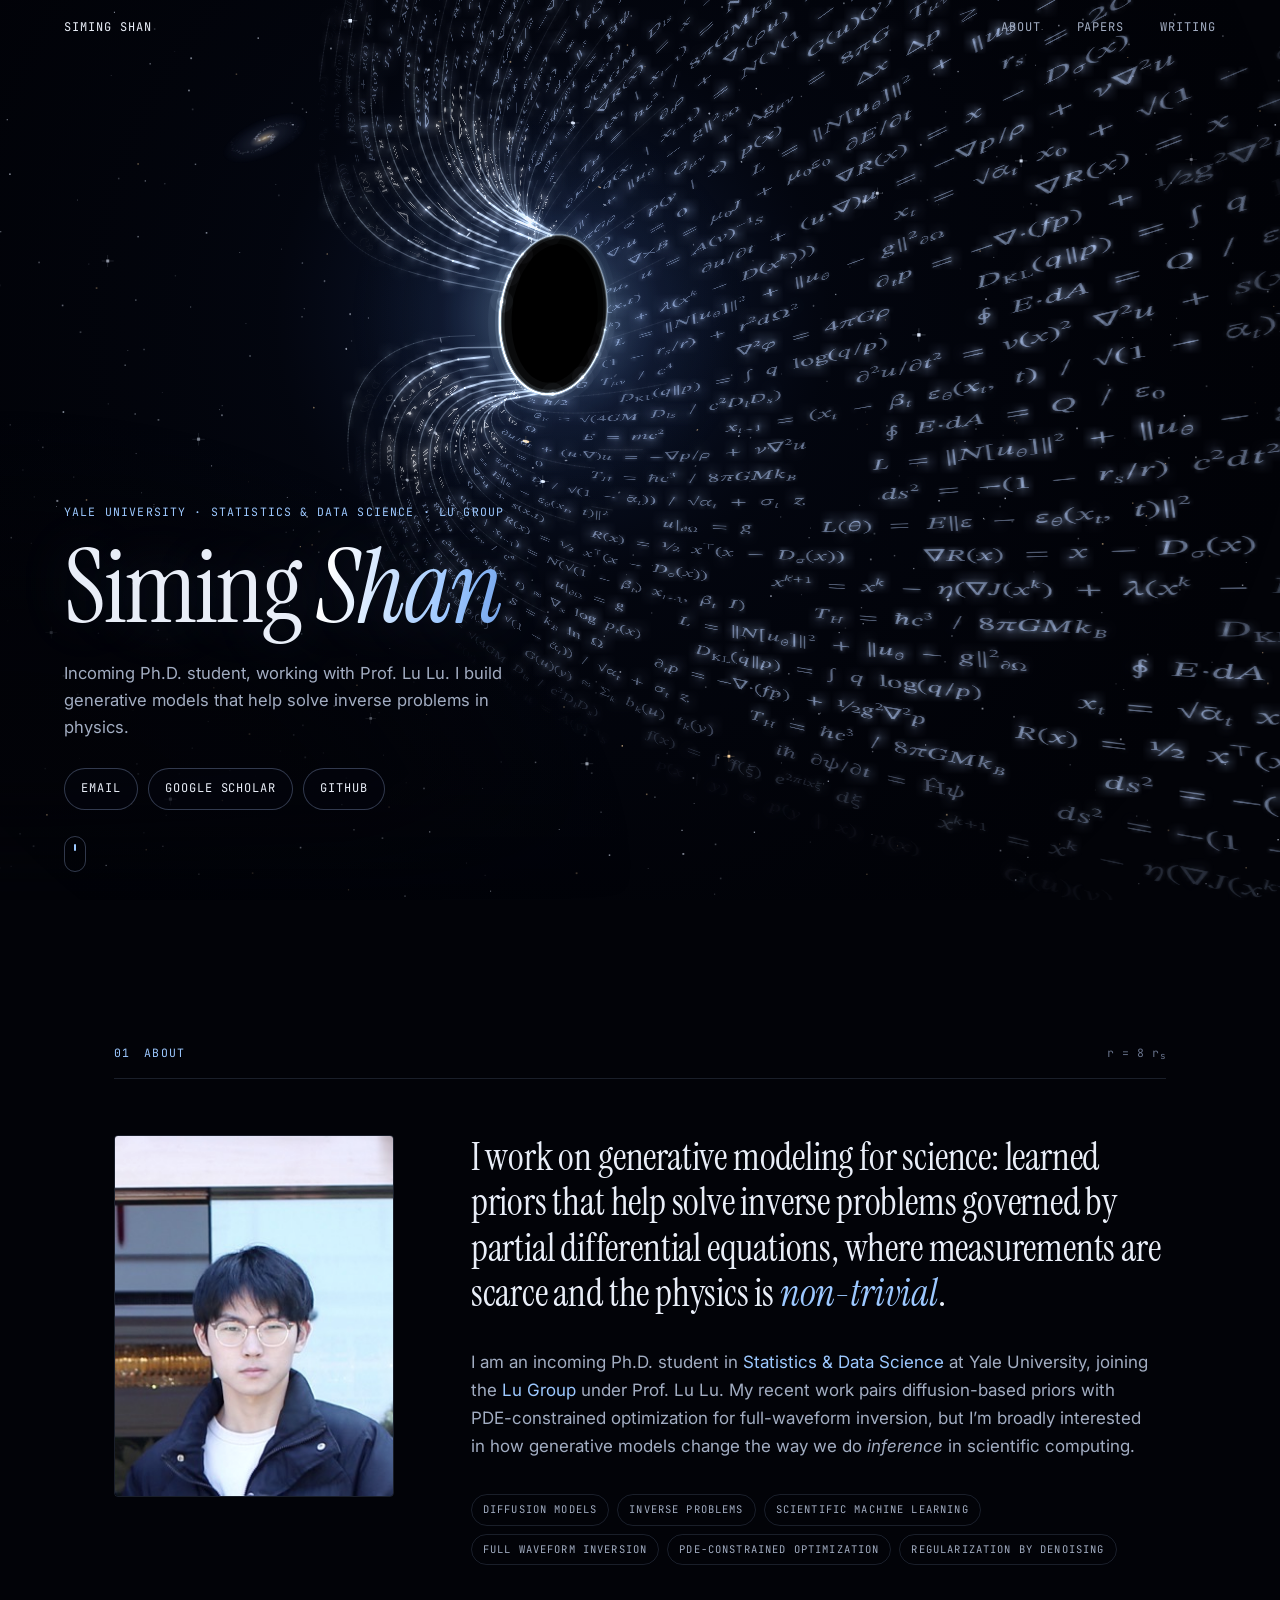
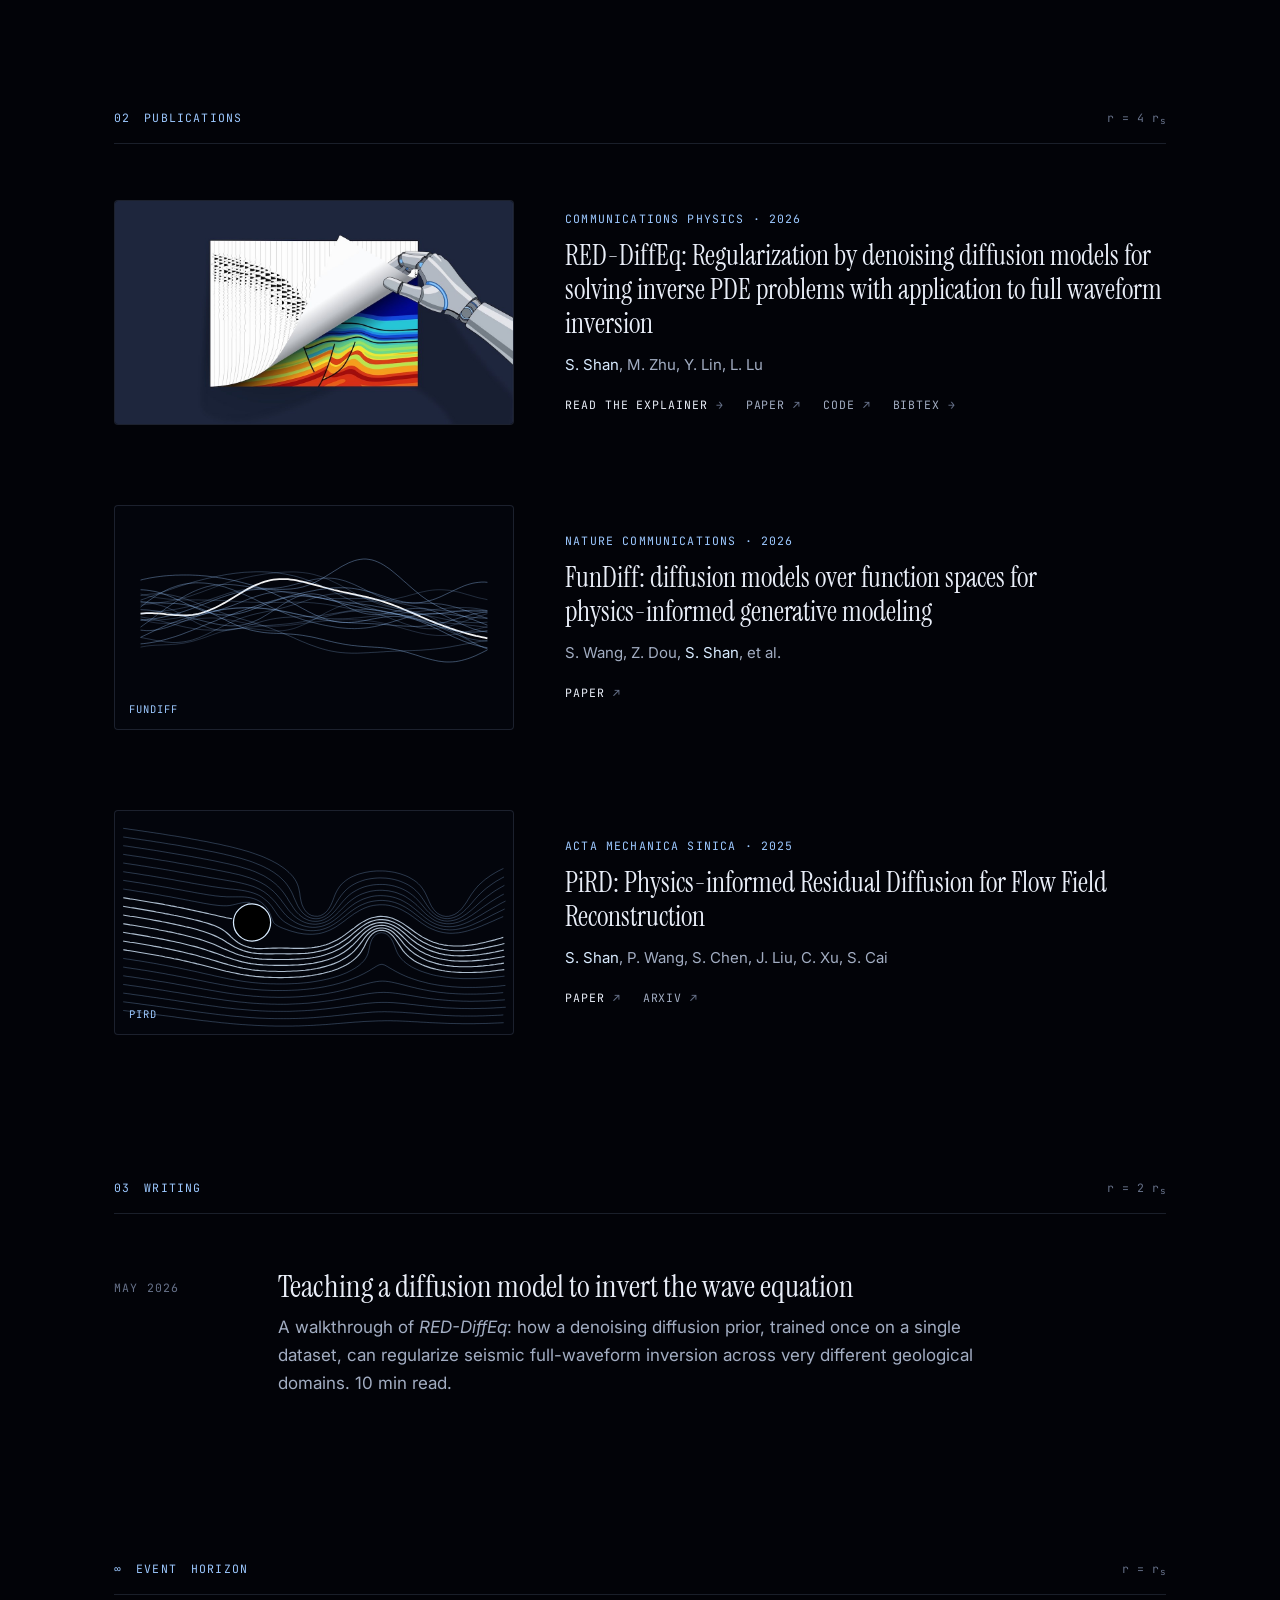
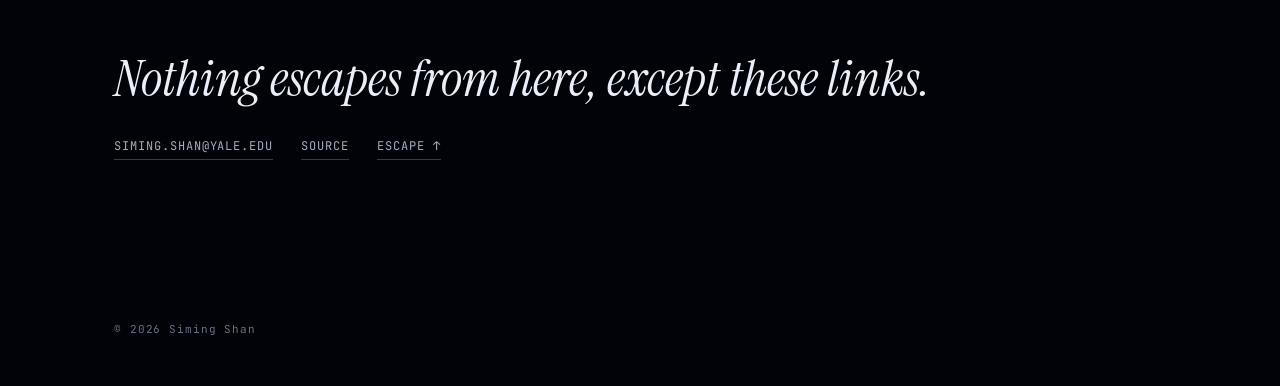
==== commit f4af862f: "Rebuild the black hole to match the reference; page falls into it on scroll - Hero: equations now fl" ====
--- a/index.html
+++ b/index.html
@@ -22,20 +22,21 @@
 </head>
 <body>
 
+<!-- the sky, the sheet of equations, the bloom: behind everything -->
+<canvas class="spacetime" aria-hidden="true"></canvas>
+<!-- the horizon itself: in front of the page, so whatever falls in disappears -->
+<canvas class="horizon-layer" aria-hidden="true"></canvas>
+
 <nav class="topnav" aria-label="Sections">
   <a class="topnav-name" href="#top">Siming Shan</a>
   <div class="topnav-links">
     <a href="#about">About</a>
     <a href="#publications">Papers</a>
     <a href="#writing">Writing</a>
-    <a href="blog/shuimo.html">水墨</a>
   </div>
 </nav>
 
-<!-- ====================== Hero: a sheet of equations falling into a black hole ====================== -->
 <header class="hero" id="top">
-  <canvas class="spacetime" aria-hidden="true"></canvas>
-
   <div class="hero-inner">
     <p class="eyebrow">Yale University · Statistics &amp; Data Science · Lu Group</p>
     <h1 class="name">Siming <em>Shan</em></h1>
@@ -50,11 +51,6 @@
     </ul>
   </div>
 
-  <p class="hero-caption" aria-hidden="true">
-    <span>Fig. 0 — a sheet of equations, lensed by a Schwarzschild hole.</span>
-    <span>Swallowed this visit: <b class="eaten">0</b></span>
-  </p>
-
   <a class="scroll-cue" href="#about" aria-label="Scroll to About"><span></span></a>
 </header>
 
@@ -63,9 +59,10 @@
   <!-- About -->
   <section id="about" class="section about">
     <p class="sec-label"><span>01</span> About <i>r = 8 r<sub>s</sub></i></p>
+    <hr class="rule" />
     <div class="about-grid">
       <figure class="portrait">
-        <img src="assets/portrait.jpg" alt="Portrait of Siming Shan" width="858" height="1100" />
+        <img src="assets/portrait.jpg" alt="Portrait of Siming Shan" width="288" height="373" />
       </figure>
       <div class="about-text">
         <p class="lede">
@@ -81,12 +78,6 @@
           for full-waveform inversion, but I&rsquo;m broadly interested in how generative models change
           the way we do <em>inference</em> in scientific computing.
         </p>
-        <p>
-          Outside of research, my favourite distraction is my cat,
-          <a href="blog/shuimo.html">水墨</a>, a seal-point Siamese who lives back home in
-          China with my family. Yale is too far for a cat, so I settle for her photos
-          and my parents&rsquo; reports from the field.
-        </p>
         <ul class="keywords" aria-label="Research keywords">
           <li>diffusion models</li>
           <li>inverse problems</li>
@@ -102,11 +93,12 @@
   <!-- Publications -->
   <section id="publications" class="section">
     <p class="sec-label"><span>02</span> Publications <i>r = 4 r<sub>s</sub></i></p>
+    <hr class="rule" />
 
     <ol class="pubs">
       <li class="pub">
         <a class="pub-figure" href="blog/red-diffeq.html" aria-label="RED-DiffEq paper explainer">
-          <img src="assets/red-diffeq-cover.jpg" alt="RED-DiffEq: a diffusion prior revealing a subsurface velocity model" width="1200" height="675" loading="lazy" />
+          <img src="assets/red-diffeq-cover.jpg" alt="RED-DiffEq: a diffusion prior revealing a subsurface velocity model" width="1200" height="675" />
         </a>
         <div class="pub-body">
           <p class="pub-venue"><em>Communications Physics</em> · 2026</p>
@@ -172,6 +164,7 @@
   <!-- Writing -->
   <section id="writing" class="section">
     <p class="sec-label"><span>03</span> Writing <i>r = 2 r<sub>s</sub></i></p>
+    <hr class="rule" />
     <ul class="posts">
       <li class="post">
         <time datetime="2026-05">May 2026</time>
@@ -184,22 +177,12 @@
           </p>
         </div>
       </li>
-      <li class="post">
-        <time datetime="2026-05">May 2026</time>
-        <div>
-          <h3 class="post-title"><a href="blog/shuimo.html">My cat</a></h3>
-          <p class="post-dek">
-            A seal-point Siamese named 水墨, who lives back home in China, photographed
-            by my family and missed by me. 3&nbsp;min read.
-          </p>
-        </div>
-      </li>
     </ul>
   </section>
 
   <footer class="horizon">
-    <div class="horizon-ring" aria-hidden="true"></div>
     <p class="sec-label"><span>∞</span> Event horizon <i>r = r<sub>s</sub></i></p>
+    <hr class="rule" />
     <p class="horizon-note">Nothing escapes from here, except these links.</p>
     <p class="horizon-links">
       <a href="mailto:siming.shan@yale.edu">siming.shan@yale.edu</a>
--- a/home.css
+++ b/home.css
@@ -1,11 +1,11 @@
 /* ----------------------------------------------------
    Siming Shan — homepage
-   Deep space: a sheet of equations, lensed by a black hole.
+   Deep space: a sheet of equations falls into a black hole,
+   and the page falls in after it.
    ---------------------------------------------------- */
 
 :root {
   --void: #020308;
-  --bg: #04060d;
   --ink: #e9eef8;
   --ink-soft: #a2adc2;
   --ink-faint: #67728a;
@@ -13,7 +13,6 @@
   --rule-strong: rgba(176, 202, 255, .28);
   --ice: #9cc8ff;          /* photon-ring blue */
   --ice-bright: #d8ebff;
-  --ember: #f1c48a;        /* the odd warm star, used sparingly */
 
   --display: "Instrument Serif", "Iowan Old Style", Georgia, serif;
   --sans: "Inter", system-ui, -apple-system, "Segoe UI", Roboto, sans-serif;
@@ -42,8 +41,25 @@
 
 ::selection { background: var(--ice); color: var(--void); }
 a { color: inherit; }
-a:focus-visible, button:focus-visible { outline: 1.5px solid var(--ice); outline-offset: 4px; border-radius: 2px; }
+a:focus-visible { outline: 1.5px solid var(--ice); outline-offset: 4px; border-radius: 2px; }
 img { max-width: 100%; height: auto; display: block; }
+
+/* ---------------- The two fixed layers ---------------- */
+.spacetime, .horizon-layer {
+  position: fixed; left: 0; top: 0;
+  width: 100%; height: 100vh; height: 100lvh;
+  display: block;
+  pointer-events: none;
+}
+.spacetime { z-index: 0; }
+.horizon-layer { z-index: 5; }
+.hero, main { position: relative; z-index: 1; }
+
+/* words and pieces of the page that can fall into the hole */
+.w { display: inline-block; }
+.fall { transform-origin: 50% 50%; }
+.fall.hot { color: var(--ice-bright) !important; text-shadow: 0 0 10px rgba(156, 200, 255, .9), 0 0 2px #fff; }
+.fall.hot img, .fall.hot svg { filter: brightness(1.6) saturate(.4); }
 
 /* ---------------- Top nav ---------------- */
 .topnav {
@@ -51,82 +67,64 @@
   display: flex; justify-content: space-between; align-items: center;
   padding: 18px var(--gutter);
   font-family: var(--mono); font-size: 12px; letter-spacing: .08em; text-transform: uppercase;
-  transition: background .4s ease, border-color .4s ease;
-  border-bottom: 1px solid transparent;
-}
-.topnav.solid {
-  background: rgba(2, 3, 8, .72);
-  -webkit-backdrop-filter: blur(14px); backdrop-filter: blur(14px);
-  border-bottom-color: var(--rule);
 }
 .topnav a { text-decoration: none; color: var(--ink-soft); transition: color .2s; }
 .topnav a:hover { color: var(--ice-bright); }
-.topnav-name { opacity: 0; transform: translateY(-4px); transition: opacity .4s, transform .4s; color: var(--ink) !important; }
-.topnav.solid .topnav-name { opacity: 1; transform: none; }
+.topnav-name { opacity: 0; transition: opacity .5s; color: var(--ink) !important; }
+.topnav.past .topnav-name { opacity: 1; }
 .topnav-links { display: flex; gap: clamp(16px, 3vw, 36px); }
-.topnav-links a:last-child { letter-spacing: .02em; }
 
 /* ---------------- Hero ---------------- */
 .hero {
-  position: relative;
   height: 100vh; height: 100svh;
   min-height: 600px;
-  overflow: hidden;
-  background:
-    radial-gradient(120% 90% at 70% 45%, #08101f 0%, #03050b 55%, var(--void) 100%);
-  isolation: isolate;
-}
-.spacetime {
-  position: absolute; inset: 0;
-  width: 100%; height: 100%;
-  display: block;
-  cursor: crosshair;
-}
-/* keep the copy legible where it overlaps the sheet */
+}
+/* keep the copy legible where it sits on the sky */
 .hero::after {
-  content: ""; position: absolute; inset: 0; pointer-events: none; z-index: 1;
-  background:
-    linear-gradient(90deg, rgba(2,3,8,.82) 0%, rgba(2,3,8,.45) 30%, rgba(2,3,8,0) 52%),
-    linear-gradient(0deg, var(--void) 0%, rgba(2,3,8,0) 22%);
+  content: ""; position: absolute; inset: 0; pointer-events: none; z-index: -1;
+  background: radial-gradient(62% 68% at 0% 100%, rgba(2,3,8,.92) 0%, rgba(2,3,8,.72) 45%, rgba(2,3,8,0) 80%);
+  /* fade out at the hero's bottom edge so there is no seam over the sky */
+  -webkit-mask-image: linear-gradient(to top, transparent 0, #000 14%);
+  mask-image: linear-gradient(to top, transparent 0, #000 14%);
 }
 
 .hero-inner {
-  position: absolute; z-index: 2;
-  left: var(--gutter); bottom: clamp(88px, 16vh, 170px);
-  max-width: min(560px, 46vw);
-  pointer-events: none;
-}
-.hero-inner a { pointer-events: auto; }
-
-.eyebrow, .sec-label, .hero-caption, .pub-venue, .post time, .keywords, .pub-cover-label {
+  position: absolute;
+  left: var(--gutter); bottom: clamp(64px, 10vh, 120px);
+  max-width: min(520px, 38vw);
+}
+
+.eyebrow, .sec-label, .pub-venue, .post time, .keywords, .pub-cover-label {
   font-family: var(--mono);
   font-size: 11.5px;
   letter-spacing: .1em;
   text-transform: uppercase;
 }
-.eyebrow { color: var(--ice); margin: 0 0 22px; opacity: .9; }
+.eyebrow { color: var(--ice); margin: 0 0 20px; }
 
 .name {
   font-family: var(--display);
   font-weight: 400;
-  font-size: clamp(64px, 9.2vw, 148px);
-  line-height: .88;
+  font-size: clamp(60px, 8vw, 132px);
+  line-height: .9;
   letter-spacing: -.02em;
-  margin: 0 0 28px;
+  margin: 0 0 26px;
   color: var(--ink);
   text-shadow: 0 0 60px rgba(156, 200, 255, .18);
 }
-.name em {
-  font-style: italic;
+.name em { font-style: italic; }
+.name em, .name.split em .w {
   background: linear-gradient(100deg, #ffffff 10%, var(--ice) 70%, #6f9fe6 100%);
   -webkit-background-clip: text; background-clip: text; color: transparent;
   padding-right: .06em;
 }
+/* once split into words, the gradient lives on the word so it can fall in */
+.name.split em { background: none; color: inherit; padding-right: 0; }
 .hero-role {
-  font-size: clamp(17px, 1.35vw, 19px);
+  font-size: clamp(16px, 1.3vw, 18.5px);
   line-height: 1.6;
   color: var(--ink-soft);
-  margin: 0 0 30px;
+  margin: 0 0 28px;
   max-width: 34em;
 }
 .hero-links { list-style: none; margin: 0; padding: 0; display: flex; flex-wrap: wrap; gap: 10px; }
@@ -138,30 +136,18 @@
   padding: 10px 16px;
   border: 1px solid var(--rule-strong);
   border-radius: 999px;
-  background: rgba(4, 7, 16, .5);
-  -webkit-backdrop-filter: blur(6px); backdrop-filter: blur(6px);
+  background: rgba(4, 7, 16, .55);
   transition: border-color .25s, color .25s, box-shadow .25s;
 }
 .hero-links a:hover {
   border-color: var(--ice);
   color: var(--ice-bright);
-  box-shadow: 0 0 24px rgba(156, 200, 255, .25), inset 0 0 12px rgba(156, 200, 255, .08);
-}
-
-.hero-caption {
-  position: absolute; z-index: 2;
-  right: var(--gutter); bottom: 28px;
-  margin: 0;
-  display: flex; flex-direction: column; align-items: flex-end; gap: 4px;
-  font-size: 10.5px;
-  color: var(--ink-faint);
-  text-align: right;
-  pointer-events: none;
-}
-.hero-caption b { color: var(--ice); font-weight: 500; font-variant-numeric: tabular-nums; }
+  box-shadow: 0 0 24px rgba(156, 200, 255, .25);
+}
+
 
 .scroll-cue {
-  position: absolute; z-index: 2; left: var(--gutter); bottom: 28px;
+  position: absolute; left: var(--gutter); bottom: 28px;
   width: 22px; height: 36px; border: 1px solid var(--rule-strong); border-radius: 12px;
 }
 .scroll-cue span {
@@ -173,56 +159,34 @@
 @media (prefers-reduced-motion: reduce) { .scroll-cue span { animation: none; } }
 
 /* ---------------- Sections ---------------- */
-main {
-  position: relative;
-  background:
-    radial-gradient(1px 1px at 8% 12%, rgba(255,255,255,.5) 50%, transparent 51%),
-    radial-gradient(1px 1px at 92% 22%, rgba(255,255,255,.35) 50%, transparent 51%),
-    radial-gradient(1px 1px at 76% 48%, rgba(255,255,255,.3) 50%, transparent 51%),
-    radial-gradient(1.4px 1.4px at 18% 64%, rgba(241,196,138,.5) 50%, transparent 51%),
-    radial-gradient(1px 1px at 55% 82%, rgba(255,255,255,.35) 50%, transparent 51%),
-    radial-gradient(1px 1px at 34% 36%, rgba(255,255,255,.25) 50%, transparent 51%),
-    var(--void);
-  background-size: 900px 900px, 1100px 1100px, 700px 700px, 1300px 1300px, 800px 800px, 1000px 1000px, auto;
-}
-
 .section {
   max-width: var(--wide);
   margin: 0 auto;
-  padding: clamp(96px, 14vh, 160px) var(--gutter) 0;
+  padding: clamp(110px, 16vh, 180px) var(--gutter) 0;
 }
 
 .sec-label {
   display: flex; align-items: baseline; gap: 14px;
   color: var(--ink-soft);
+  margin: 0 0 14px;
+}
+.sec-label span { color: var(--ice); }
+.sec-label i { margin-left: auto; font-style: normal; color: var(--ink-faint); text-transform: none; letter-spacing: .04em; }
+.sec-label sub { font-size: .8em; vertical-align: -.2em; }
+hr.rule {
+  border: 0; height: 1px; background: var(--rule);
   margin: 0 0 clamp(36px, 5vw, 56px);
-  padding-bottom: 14px;
-  border-bottom: 1px solid var(--rule);
-}
-.sec-label span { color: var(--ice); }
-.sec-label i {
-  margin-left: auto; font-style: normal; color: var(--ink-faint); text-transform: none; letter-spacing: .04em;
-}
-.sec-label sub { font-size: .8em; vertical-align: -.2em; }
+}
 
 /* About */
 .about-grid {
   display: grid;
-  grid-template-columns: minmax(200px, 300px) 1fr;
+  grid-template-columns: minmax(180px, 280px) 1fr;
   gap: clamp(32px, 6vw, 88px);
   align-items: start;
 }
-.portrait {
-  margin: 0; position: relative;
-  border-radius: 4px; overflow: hidden;
-  border: 1px solid var(--rule);
-}
-.portrait img { filter: saturate(.75) contrast(1.04); }
-.portrait::after {
-  content: ""; position: absolute; inset: 0;
-  background: linear-gradient(180deg, rgba(20, 40, 90, 0) 50%, rgba(2, 3, 8, .55) 100%);
-  mix-blend-mode: multiply;
-}
+.portrait { margin: 0; border-radius: 4px; overflow: hidden; border: 1px solid var(--rule); }
+.portrait img { width: 100%; filter: saturate(.8) contrast(1.03); }
 .lede {
   font-family: var(--display);
   font-size: clamp(28px, 3vw, 40px);
@@ -233,13 +197,8 @@
 }
 .lede em { color: var(--ice); }
 .about-text p:not(.lede) { color: var(--ink-soft); max-width: 62ch; margin: 0 0 18px; }
-.about-text a, .post-dek a {
-  color: var(--ink);
-  text-decoration: none;
-  border-bottom: 1px solid var(--rule-strong);
-  transition: border-color .2s, color .2s;
-}
-.about-text a:hover { color: var(--ice-bright); border-bottom-color: var(--ice); }
+.about-text a { color: var(--ice); text-decoration: none; transition: color .2s; }
+.about-text a:hover { color: var(--ice-bright); }
 .keywords { list-style: none; padding: 0; margin: 34px 0 0; display: flex; flex-wrap: wrap; gap: 8px; }
 .keywords li {
   font-size: 10.5px;
@@ -250,16 +209,13 @@
 }
 
 /* Publications */
-.pubs { list-style: none; margin: 0; padding: 0; }
+.pubs { list-style: none; margin: 0; padding: 0; display: grid; gap: clamp(48px, 7vw, 80px); }
 .pub {
   display: grid;
   grid-template-columns: minmax(240px, 400px) 1fr;
   gap: clamp(24px, 4vw, 56px);
   align-items: center;
-  padding: 32px 0;
-  border-bottom: 1px solid var(--rule);
-}
-.pub:first-child { padding-top: 0; }
+}
 .pub-figure {
   position: relative; display: block;
   aspect-ratio: 16 / 9;
@@ -269,14 +225,10 @@
   background: #03050c;
   transition: border-color .3s, box-shadow .3s;
 }
-.pub-figure img { width: 100%; height: 100%; object-fit: cover; transition: transform .8s cubic-bezier(.2, .7, .2, 1); }
-.pub-figure:hover { border-color: var(--rule-strong); box-shadow: 0 0 40px rgba(156, 200, 255, .08); }
-.pub-figure:hover img { transform: scale(1.03); }
+.pub-figure img { width: 100%; height: 100%; object-fit: cover; }
+.pub-figure:hover { border-color: var(--rule-strong); box-shadow: 0 0 40px rgba(156, 200, 255, .1); }
 .pub-art svg { width: 100%; height: 100%; display: block; }
-.pub-cover-label {
-  position: absolute; left: 14px; bottom: 11px;
-  font-size: 10.5px; color: var(--ice);
-}
+.pub-cover-label { position: absolute; left: 14px; bottom: 11px; font-size: 10.5px; color: var(--ice); }
 .pub-venue { color: var(--ice); margin: 0 0 10px; }
 .pub-venue em { font-style: normal; }
 .pub-title {
@@ -288,7 +240,7 @@
 .pub-title a { text-decoration: none; transition: color .2s; }
 .pub-title a:hover { color: var(--ice-bright); }
 .pub-authors { color: var(--ink-soft); font-size: 15px; margin: 0 0 18px; }
-.pub-authors .me { color: var(--ink); border-bottom: 1px solid var(--ice); }
+.pub-authors .me { color: var(--ice-bright); }
 .pub-actions { display: flex; flex-wrap: wrap; gap: 8px 22px; font-family: var(--mono); font-size: 11.5px; letter-spacing: .08em; text-transform: uppercase; }
 .pub-actions a { text-decoration: none; color: var(--ink-soft); transition: color .2s; }
 .pub-actions a::after { content: " ↗"; color: var(--ink-faint); }
@@ -298,14 +250,7 @@
 
 /* Writing */
 .posts { list-style: none; margin: 0; padding: 0; }
-.post {
-  display: grid;
-  grid-template-columns: 140px 1fr;
-  gap: 24px;
-  padding: 28px 0;
-  border-bottom: 1px solid var(--rule);
-}
-.post:first-child { padding-top: 0; }
+.post { display: grid; grid-template-columns: 140px 1fr; gap: 24px; }
 .post time { color: var(--ink-faint); padding-top: 9px; }
 .post-title {
   font-family: var(--display); font-weight: 400;
@@ -317,56 +262,35 @@
 .post-title a:hover { color: var(--ice-bright); }
 .post-dek { color: var(--ink-soft); margin: 0; max-width: 64ch; }
 
-/* ---------------- Footer: the event horizon ---------------- */
+/* ---------------- Footer ---------------- */
 .horizon {
-  position: relative;
-  padding: clamp(120px, 18vh, 200px) max(var(--gutter), calc((100% - var(--wide)) / 2 + var(--gutter))) 48px;
-  overflow: hidden;
-}
-.horizon-ring {
-  position: absolute; left: 50%; top: 100%;
-  width: min(1400px, 160vw); aspect-ratio: 1;
-  transform: translate(-50%, -38%);
-  border-radius: 50%;
-  background: radial-gradient(closest-side, #000 93%, rgba(216, 235, 255, .55) 96.2%, rgba(156, 200, 255, .12) 97.5%, transparent 100%);
-  pointer-events: none;
-  z-index: 0;
-}
-.horizon > *:not(.horizon-ring) { position: relative; z-index: 1; }
+  max-width: var(--wide);
+  margin: 0 auto;
+  padding: clamp(120px, 18vh, 200px) var(--gutter) 48px;
+}
 .horizon-note {
   font-family: var(--display); font-style: italic;
   font-size: clamp(30px, 4vw, 52px);
   line-height: 1.1;
   margin: 0 0 30px;
-  color: var(--ink);
-}
-.horizon-links { display: flex; flex-wrap: wrap; gap: 10px 28px; margin: 0 0 clamp(140px, 22vw, 260px); font-family: var(--mono); font-size: 12px; letter-spacing: .08em; text-transform: uppercase; }
+}
+.horizon-links { display: flex; flex-wrap: wrap; gap: 10px 28px; margin: 0 0 clamp(80px, 14vw, 160px); font-family: var(--mono); font-size: 12px; letter-spacing: .08em; text-transform: uppercase; }
 .horizon-links a { text-decoration: none; color: var(--ink-soft); border-bottom: 1px solid var(--rule-strong); padding-bottom: 2px; transition: color .2s, border-color .2s; }
 .horizon-links a:hover { color: var(--ice-bright); border-bottom-color: var(--ice); }
-.copy { font-family: var(--mono); font-size: 11px; letter-spacing: .08em; color: var(--ink-faint); margin: 0; text-align: center; }
-
-/* reveal on scroll */
-.reveal { opacity: 0; transform: translateY(18px); transition: opacity .9s ease, transform .9s cubic-bezier(.2, .7, .2, 1); }
-.reveal.in { opacity: 1; transform: none; }
-@media (prefers-reduced-motion: reduce) { .reveal { opacity: 1; transform: none; transition: none; } }
+.copy { font-family: var(--mono); font-size: 11px; letter-spacing: .08em; color: var(--ink-faint); margin: 0; }
 
 /* ---------------- Small screens ---------------- */
 @media (max-width: 820px) {
-  .hero { min-height: 640px; }
-  .hero::after {
-    background: linear-gradient(0deg, var(--void) 0%, rgba(2,3,8,.85) 34%, rgba(2,3,8,0) 62%);
-  }
-  .hero-inner { max-width: none; right: var(--gutter); bottom: 84px; }
-  .name { font-size: clamp(58px, 17vw, 96px); margin-bottom: 20px; }
+  .hero { min-height: 620px; }
+  .hero::after { background: linear-gradient(0deg, rgba(2,3,8,.85) 0%, rgba(2,3,8,.8) 34%, rgba(2,3,8,0) 60%); }
+  .hero-inner { max-width: none; right: var(--gutter); bottom: 64px; }
+  .name { font-size: clamp(54px, 16vw, 92px); margin-bottom: 18px; }
   .hero-role { margin-bottom: 22px; }
-  .hero-caption { display: none; }
-  .scroll-cue { display: none; }
-  .topnav { padding-top: 14px; padding-bottom: 14px; }
-  .topnav-name { display: none; }
-  .topnav { justify-content: flex-end; }
+  .scroll-cue, .topnav-name { display: none; }
+  .topnav { justify-content: flex-end; padding-top: 14px; padding-bottom: 14px; }
 
   .about-grid { grid-template-columns: 1fr; }
-  .portrait { max-width: 240px; }
+  .portrait { max-width: 220px; }
   .pub { grid-template-columns: 1fr; gap: 18px; }
   .post { grid-template-columns: 1fr; gap: 6px; }
   .post time { padding-top: 0; }
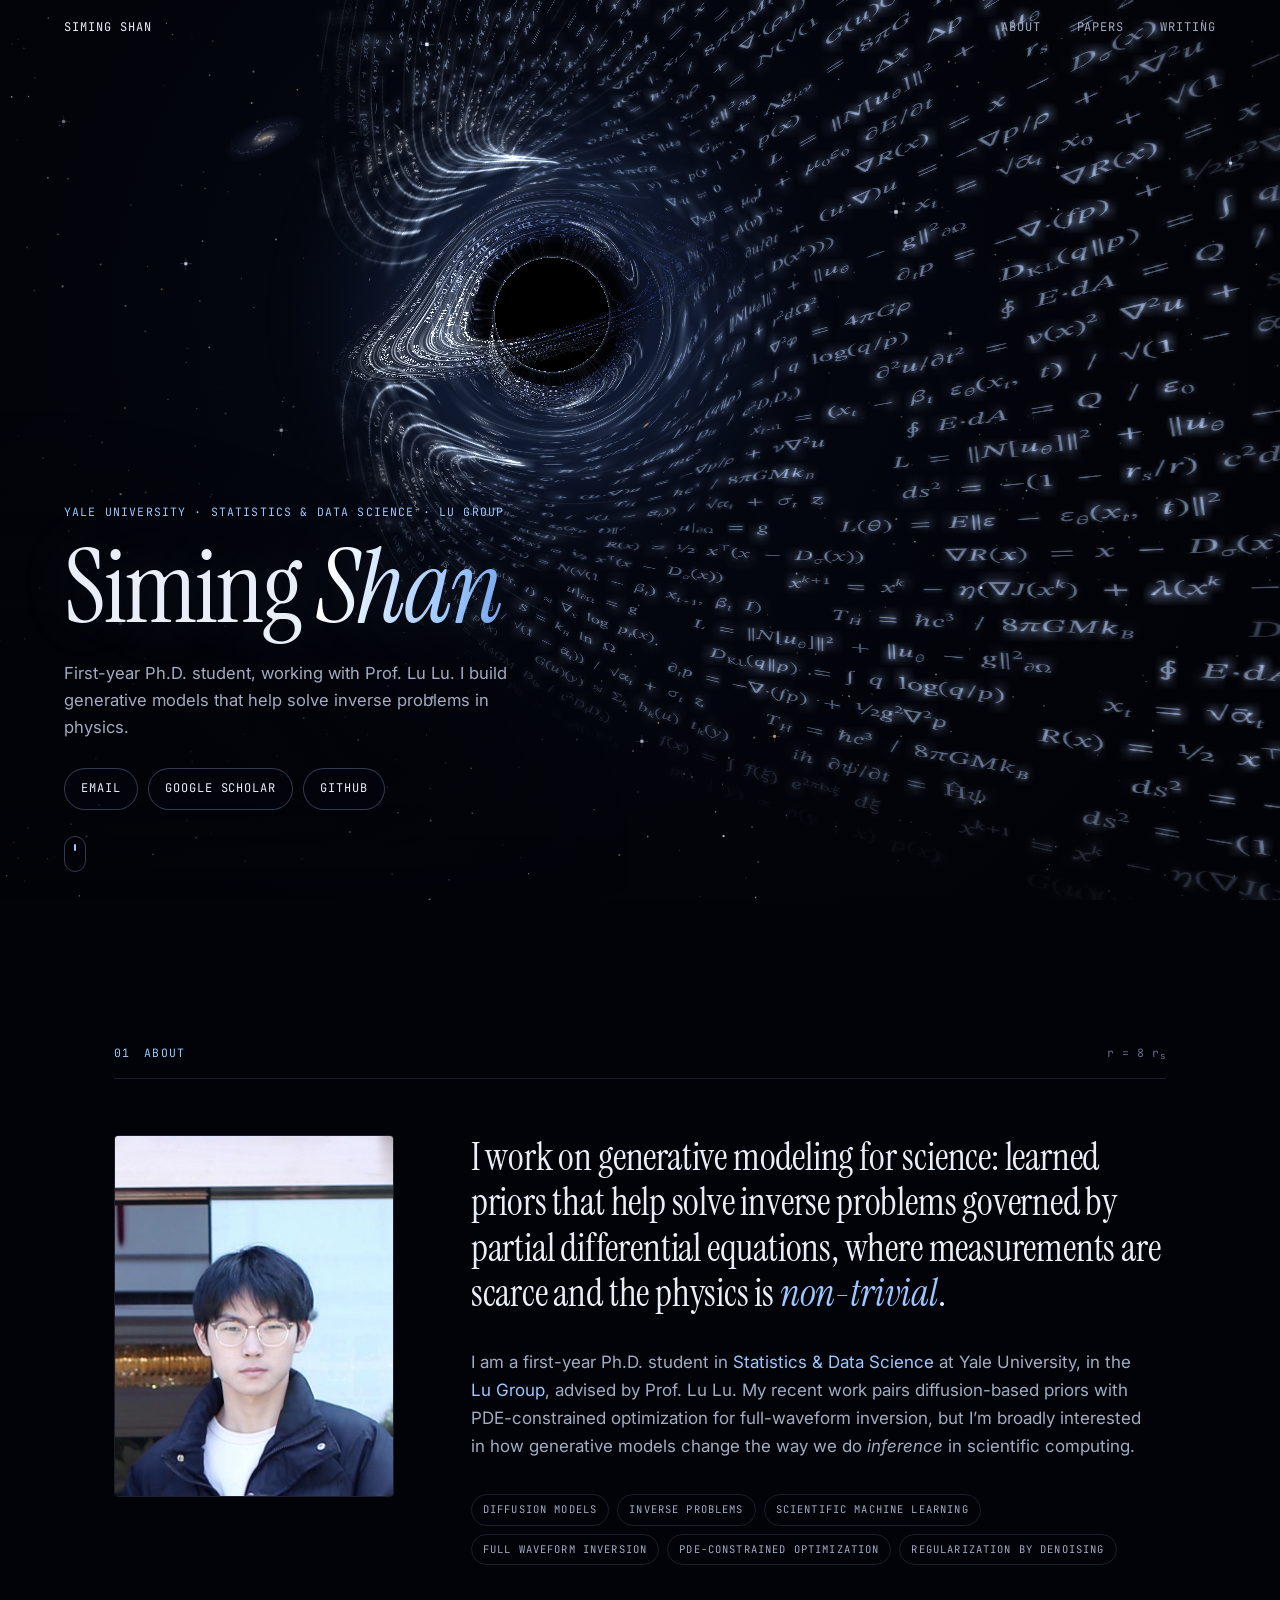
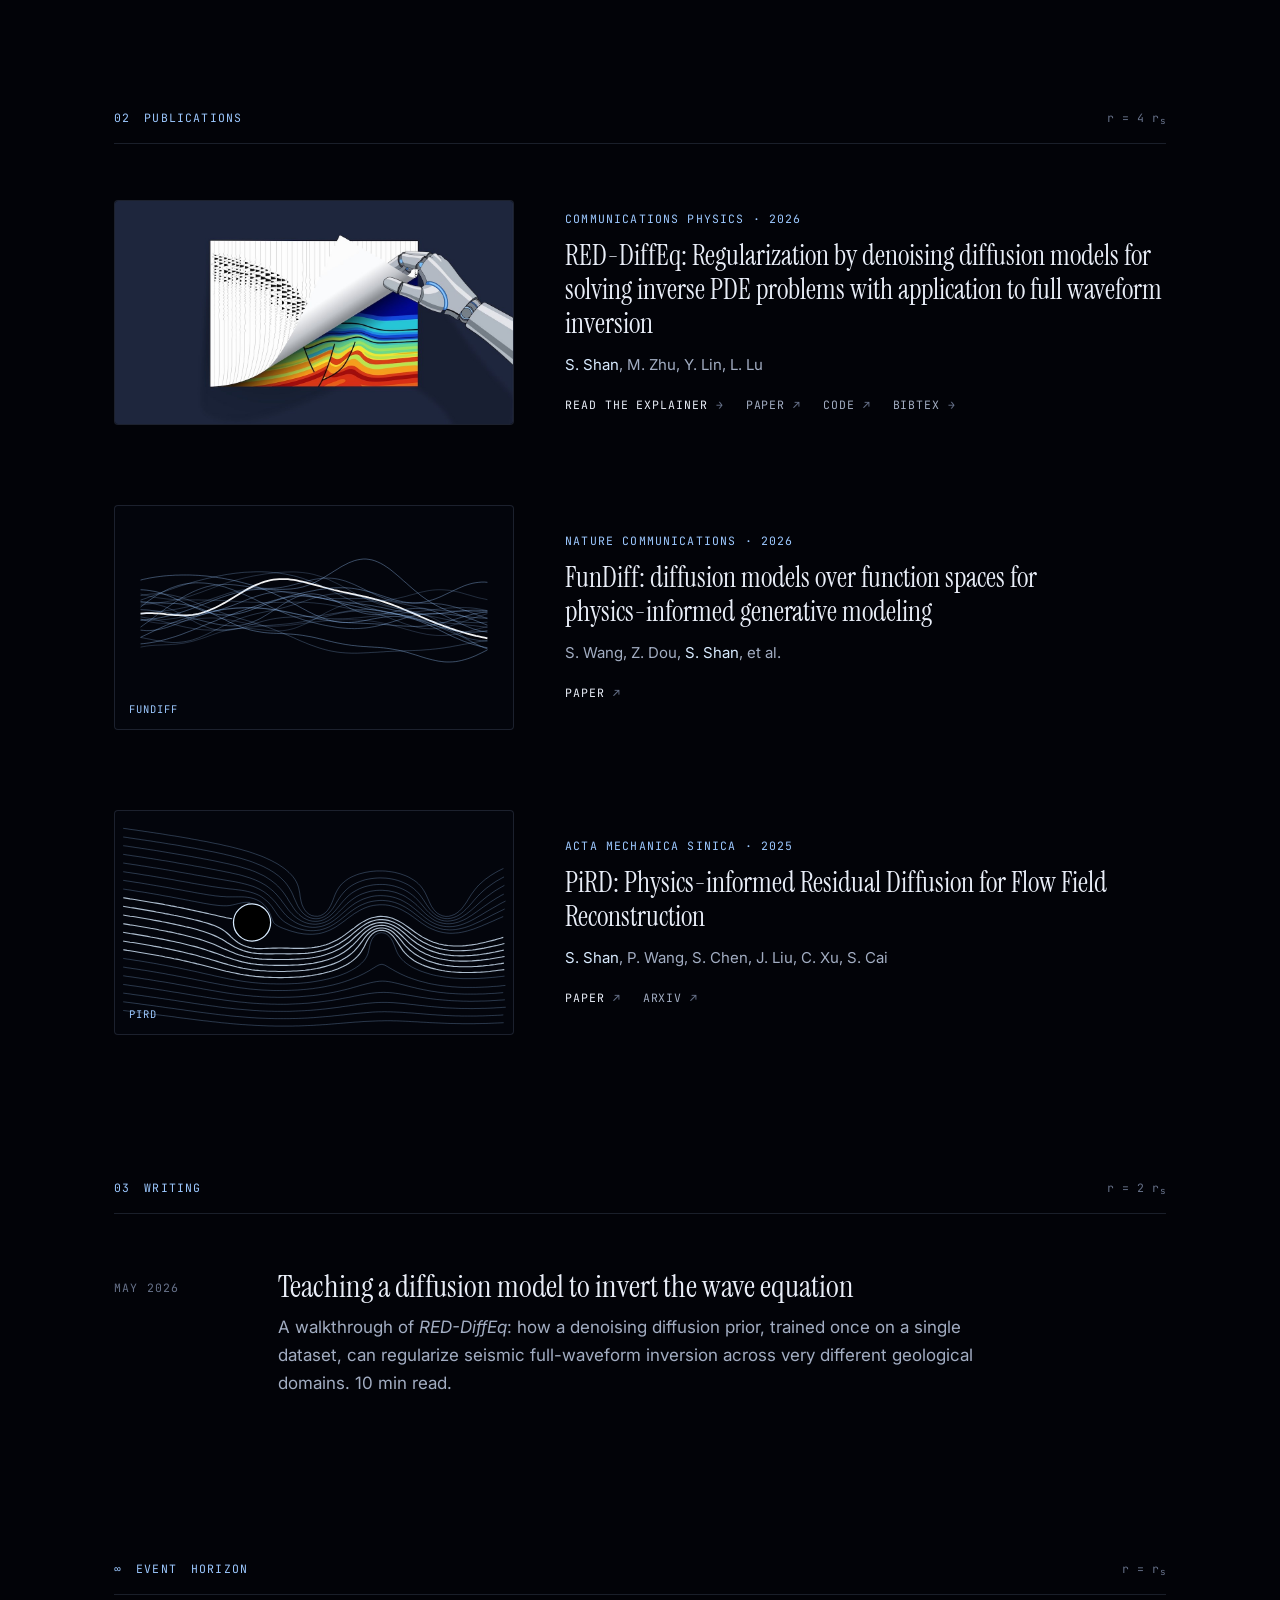
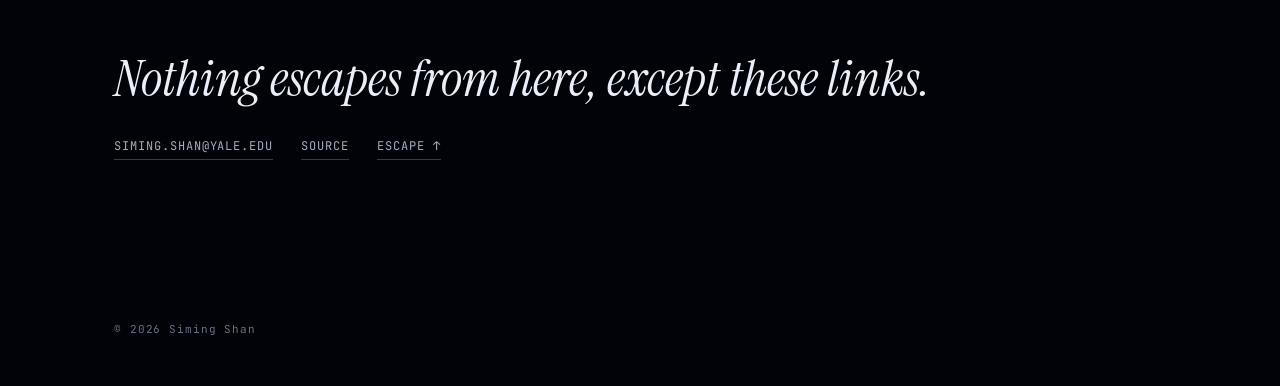
==== commit 48c6e973: "Ray-trace the black hole; first-year Ph.D. - New WebGL pass traces photons through Schwarzschild spa" ====
--- a/index.html
+++ b/index.html
@@ -4,12 +4,12 @@
 <meta charset="utf-8" />
 <meta name="viewport" content="width=device-width, initial-scale=1, viewport-fit=cover" />
 <title>Siming Shan</title>
-<meta name="description" content="Siming Shan — incoming Ph.D. student at Yale Statistics & Data Science, Lu Group. Generative modeling for science." />
+<meta name="description" content="Siming Shan — first-year Ph.D. student at Yale Statistics & Data Science, Lu Group. Generative modeling for science." />
 <meta name="theme-color" content="#020308" />
 
 <meta property="og:type" content="website" />
 <meta property="og:title" content="Siming Shan" />
-<meta property="og:description" content="Incoming Ph.D. student at Yale SDS — generative modeling for scientific inverse problems." />
+<meta property="og:description" content="First-year Ph.D. student at Yale SDS — generative modeling for scientific inverse problems." />
 <meta property="og:image" content="assets/red-diffeq-cover.jpg" />
 
 <link rel="icon" href="data:image/svg+xml,<svg xmlns='http://www.w3.org/2000/svg' viewBox='0 0 32 32'><rect width='32' height='32' rx='8' fill='%23020308'/><ellipse cx='16' cy='16' rx='13' ry='5' fill='none' stroke='%239cc8ff' stroke-width='1.6' opacity='.85'/><circle cx='16' cy='16' r='7.4' fill='%23e9f3ff'/><circle cx='16' cy='16' r='6' fill='%23020308'/></svg>" />
@@ -24,6 +24,8 @@
 
 <!-- the sky, the sheet of equations, the bloom: behind everything -->
 <canvas class="spacetime" aria-hidden="true"></canvas>
+<!-- the black hole, ray-traced: bends the sky and the sheet around it -->
+<canvas class="lens" aria-hidden="true"></canvas>
 <!-- the horizon itself: in front of the page, so whatever falls in disappears -->
 <canvas class="horizon-layer" aria-hidden="true"></canvas>
 
@@ -41,7 +43,7 @@
     <p class="eyebrow">Yale University · Statistics &amp; Data Science · Lu Group</p>
     <h1 class="name">Siming <em>Shan</em></h1>
     <p class="hero-role">
-      Incoming Ph.D. student, working with Prof. Lu Lu. I build generative
+      First-year Ph.D. student, working with Prof. Lu Lu. I build generative
       models that help solve inverse problems in physics.
     </p>
     <ul class="hero-links">
@@ -71,9 +73,9 @@
           measurements are scarce and the physics is <em>non-trivial</em>.
         </p>
         <p>
-          I am an incoming Ph.D. student in <a href="https://statistics.yale.edu/" target="_blank" rel="noopener">Statistics &amp; Data Science</a>
-          at Yale University, joining the
-          <a href="https://lugroup.yale.edu/" target="_blank" rel="noopener">Lu&nbsp;Group</a> under
+          I am a first-year Ph.D. student in <a href="https://statistics.yale.edu/" target="_blank" rel="noopener">Statistics &amp; Data Science</a>
+          at Yale University, in the
+          <a href="https://lugroup.yale.edu/" target="_blank" rel="noopener">Lu&nbsp;Group</a>, advised by
           Prof. Lu Lu. My recent work pairs diffusion-based priors with PDE-constrained optimization
           for full-waveform inversion, but I&rsquo;m broadly interested in how generative models change
           the way we do <em>inference</em> in scientific computing.
--- a/home.css
+++ b/home.css
@@ -45,13 +45,13 @@
 img { max-width: 100%; height: auto; display: block; }
 
 /* ---------------- The two fixed layers ---------------- */
-.spacetime, .horizon-layer {
+.spacetime, .lens, .horizon-layer {
   position: fixed; left: 0; top: 0;
   width: 100%; height: 100vh; height: 100lvh;
   display: block;
   pointer-events: none;
 }
-.spacetime { z-index: 0; }
+.spacetime, .lens { z-index: 0; }
 .horizon-layer { z-index: 5; }
 .hero, main { position: relative; z-index: 1; }
 
@@ -59,7 +59,6 @@
 .w { display: inline-block; }
 .fall { transform-origin: 50% 50%; }
 .fall.hot { color: var(--ice-bright) !important; text-shadow: 0 0 10px rgba(156, 200, 255, .9), 0 0 2px #fff; }
-.fall.hot img, .fall.hot svg { filter: brightness(1.6) saturate(.4); }
 
 /* ---------------- Top nav ---------------- */
 .topnav {
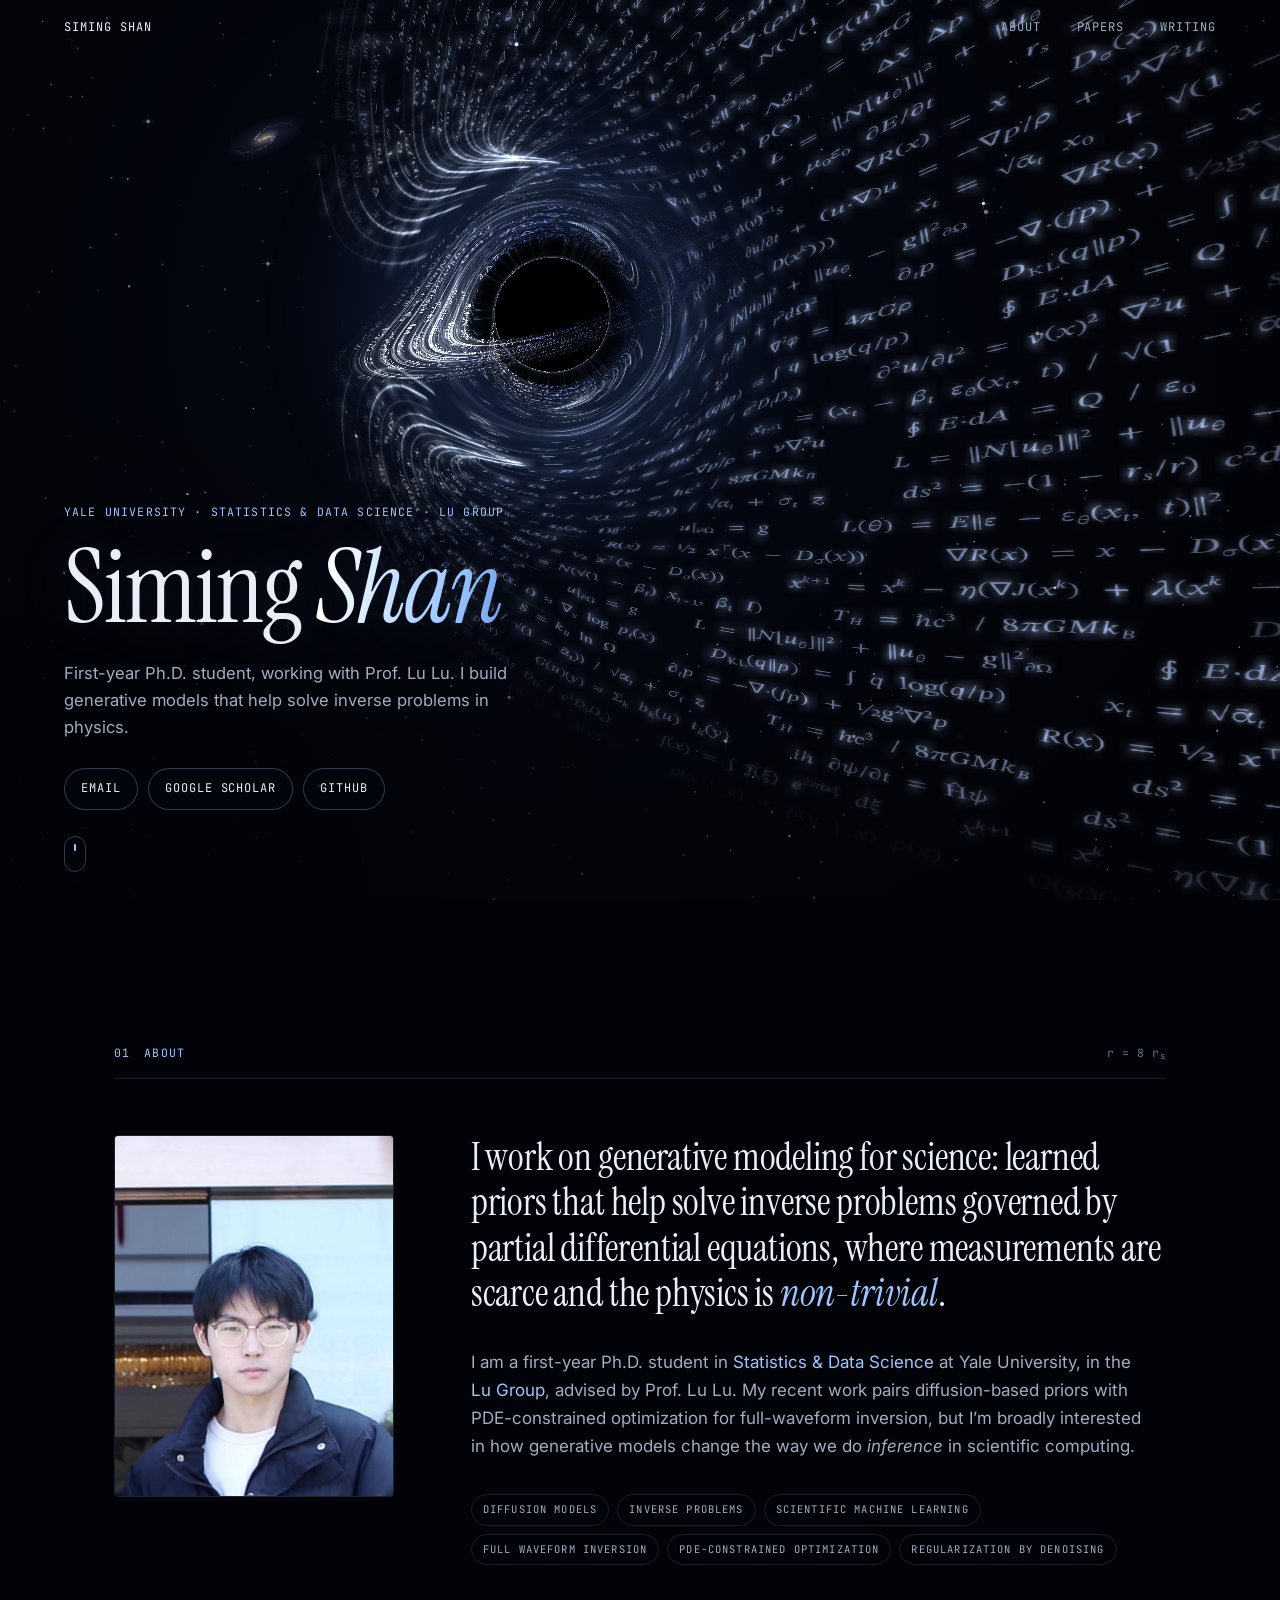
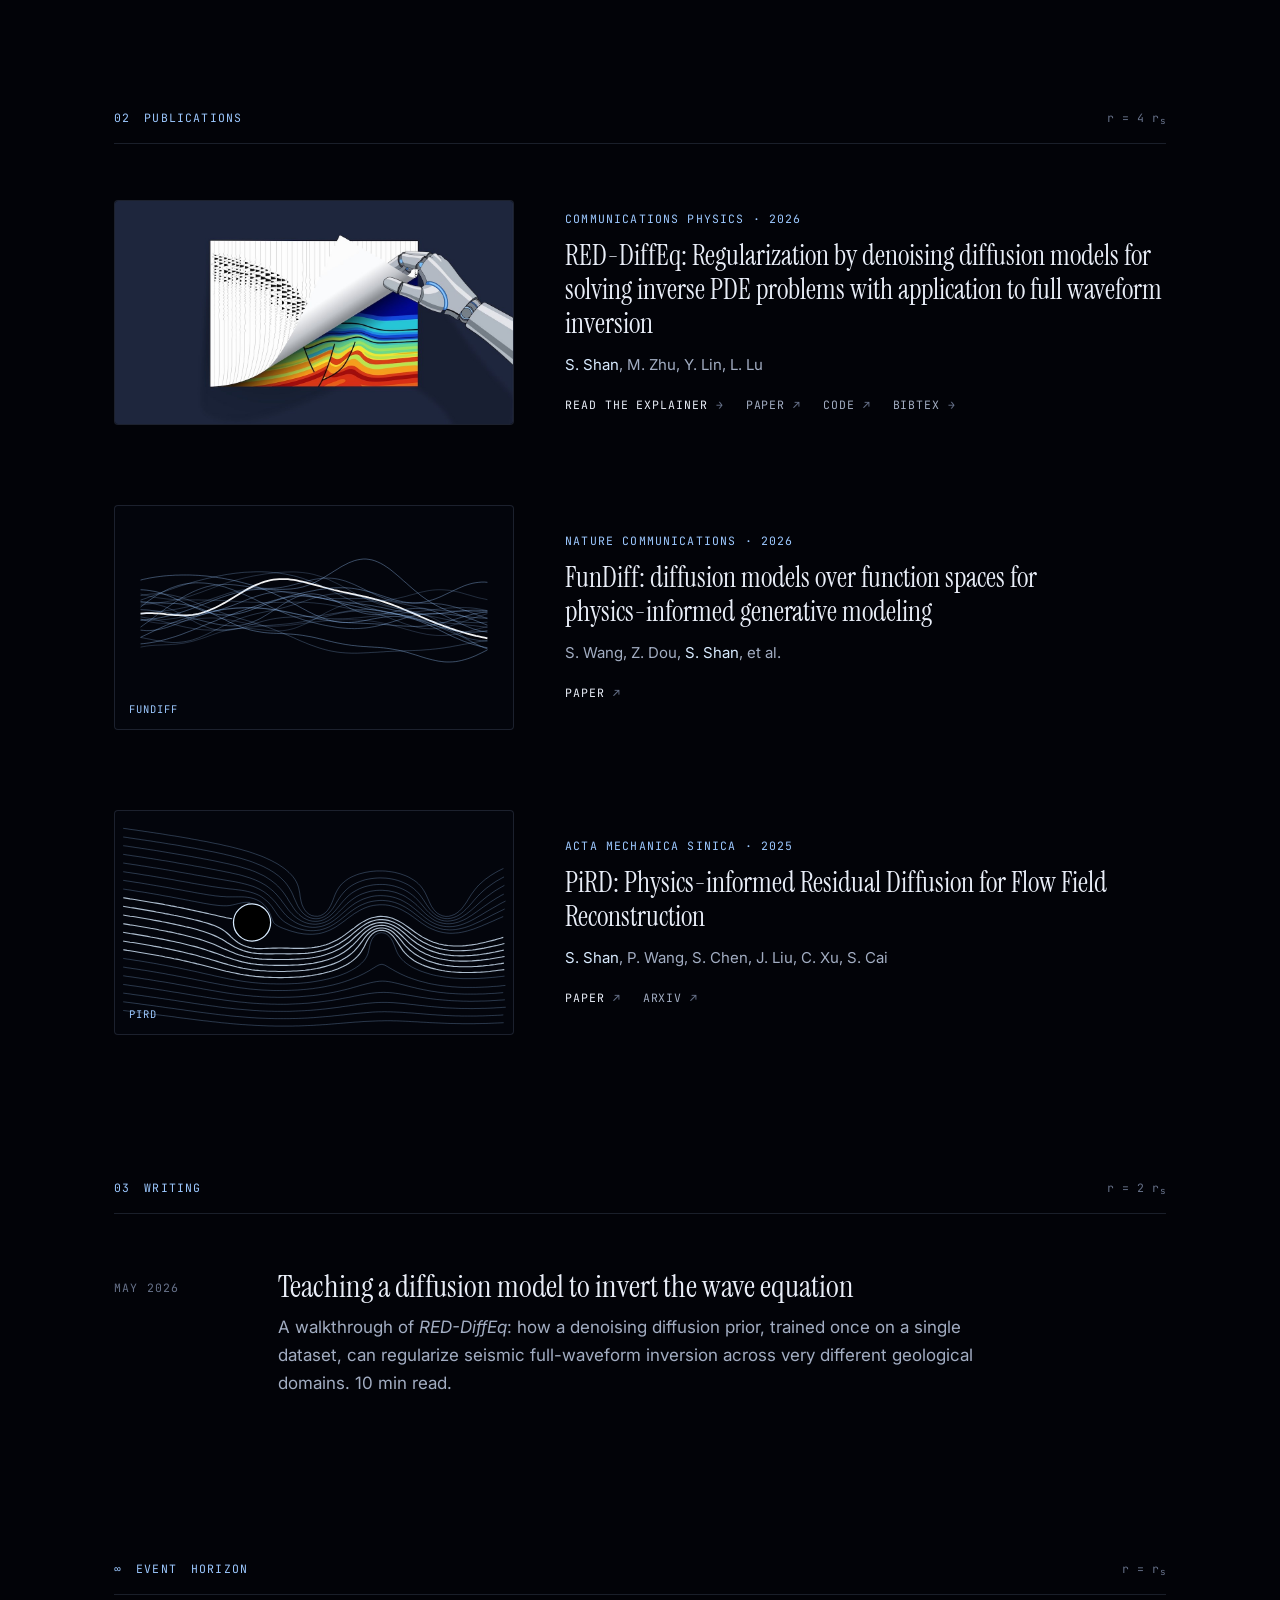
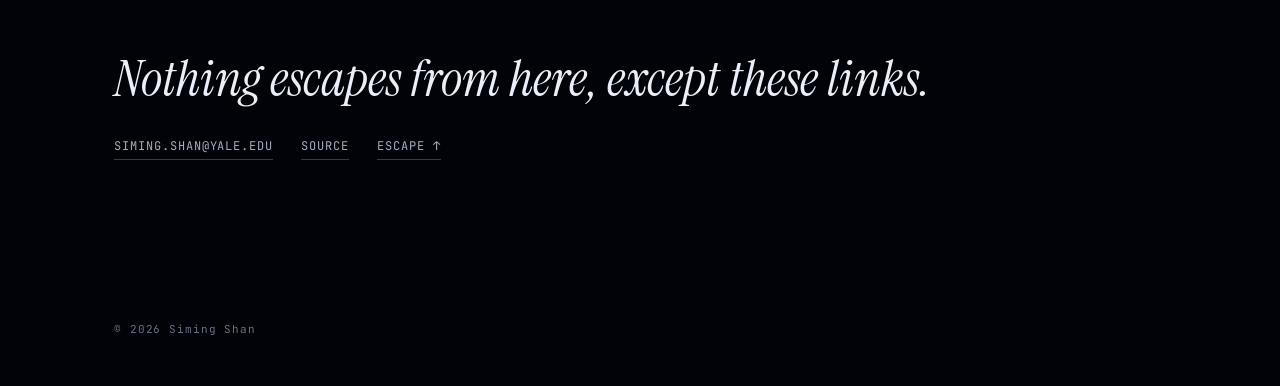
==== commit 8a3fa3de: "Page falls into the hole along Schwarzschild geodesics, tidally disrupted Replace the rigid rotate/s" ====
--- a/index.html
+++ b/index.html
@@ -112,10 +112,10 @@
           </h3>
           <p class="pub-authors"><span class="me">S. Shan</span>, M. Zhu, Y. Lin, L. Lu</p>
           <div class="pub-actions">
-            <a class="primary" href="blog/red-diffeq.html">Read the explainer</a>
-            <a href="https://www.nature.com/articles/s42005-026-02677-6" target="_blank" rel="noopener">Paper</a>
-            <a href="https://github.com/lu-group/red-diffeq" target="_blank" rel="noopener">Code</a>
-            <a href="blog/red-diffeq.html#cite-red-diffeq">BibTeX</a>
+            <a class="primary" href="blog/red-diffeq.html">Read the explainer <span class="arr" aria-hidden="true">→</span></a>
+            <a href="https://www.nature.com/articles/s42005-026-02677-6" target="_blank" rel="noopener">Paper <span class="arr" aria-hidden="true">↗</span></a>
+            <a href="https://github.com/lu-group/red-diffeq" target="_blank" rel="noopener">Code <span class="arr" aria-hidden="true">↗</span></a>
+            <a href="blog/red-diffeq.html#cite-red-diffeq">BibTeX <span class="arr" aria-hidden="true">→</span></a>
           </div>
         </div>
       </li>
@@ -135,7 +135,7 @@
           </h3>
           <p class="pub-authors">S. Wang, Z. Dou, <span class="me">S. Shan</span>, et al.</p>
           <div class="pub-actions">
-            <a class="primary" href="https://www.nature.com/articles/s41467-026-72292-0" target="_blank" rel="noopener">Paper</a>
+            <a class="primary" href="https://www.nature.com/articles/s41467-026-72292-0" target="_blank" rel="noopener">Paper <span class="arr" aria-hidden="true">↗</span></a>
           </div>
         </div>
       </li>
@@ -155,8 +155,8 @@
           </h3>
           <p class="pub-authors"><span class="me">S. Shan</span>, P. Wang, S. Chen, J. Liu, C. Xu, S. Cai</p>
           <div class="pub-actions">
-            <a class="primary" href="https://link.springer.com/article/10.1007/s10409-025-25259-x" target="_blank" rel="noopener">Paper</a>
-            <a href="https://arxiv.org/abs/2404.08412" target="_blank" rel="noopener">arXiv</a>
+            <a class="primary" href="https://link.springer.com/article/10.1007/s10409-025-25259-x" target="_blank" rel="noopener">Paper <span class="arr" aria-hidden="true">↗</span></a>
+            <a href="https://arxiv.org/abs/2404.08412" target="_blank" rel="noopener">arXiv <span class="arr" aria-hidden="true">↗</span></a>
           </div>
         </div>
       </li>
--- a/home.css
+++ b/home.css
@@ -55,10 +55,10 @@
 .horizon-layer { z-index: 5; }
 .hero, main { position: relative; z-index: 1; }
 
-/* words and pieces of the page that can fall into the hole */
+/* once the hole has settled at the top it is drawn in front of the page:
+   whatever falls into it is redrawn there, bent by its gravity */
+.lens.front { z-index: 5; }
 .w { display: inline-block; }
-.fall { transform-origin: 50% 50%; }
-.fall.hot { color: var(--ice-bright) !important; text-shadow: 0 0 10px rgba(156, 200, 255, .9), 0 0 2px #fff; }
 
 /* ---------------- Top nav ---------------- */
 .topnav {
@@ -77,14 +77,6 @@
 .hero {
   height: 100vh; height: 100svh;
   min-height: 600px;
-}
-/* keep the copy legible where it sits on the sky */
-.hero::after {
-  content: ""; position: absolute; inset: 0; pointer-events: none; z-index: -1;
-  background: radial-gradient(62% 68% at 0% 100%, rgba(2,3,8,.92) 0%, rgba(2,3,8,.72) 45%, rgba(2,3,8,0) 80%);
-  /* fade out at the hero's bottom edge so there is no seam over the sky */
-  -webkit-mask-image: linear-gradient(to top, transparent 0, #000 14%);
-  mask-image: linear-gradient(to top, transparent 0, #000 14%);
 }
 
 .hero-inner {
@@ -242,8 +234,7 @@
 .pub-authors .me { color: var(--ice-bright); }
 .pub-actions { display: flex; flex-wrap: wrap; gap: 8px 22px; font-family: var(--mono); font-size: 11.5px; letter-spacing: .08em; text-transform: uppercase; }
 .pub-actions a { text-decoration: none; color: var(--ink-soft); transition: color .2s; }
-.pub-actions a::after { content: " ↗"; color: var(--ink-faint); }
-.pub-actions a[href^="blog/"]::after { content: " →"; }
+.pub-actions .arr { color: var(--ink-faint); }
 .pub-actions a:hover { color: var(--ice-bright); }
 .pub-actions .primary { color: var(--ink); }
 
@@ -281,7 +272,6 @@
 /* ---------------- Small screens ---------------- */
 @media (max-width: 820px) {
   .hero { min-height: 620px; }
-  .hero::after { background: linear-gradient(0deg, rgba(2,3,8,.85) 0%, rgba(2,3,8,.8) 34%, rgba(2,3,8,0) 60%); }
   .hero-inner { max-width: none; right: var(--gutter); bottom: 64px; }
   .name { font-size: clamp(54px, 16vw, 92px); margin-bottom: 18px; }
   .hero-role { margin-bottom: 22px; }
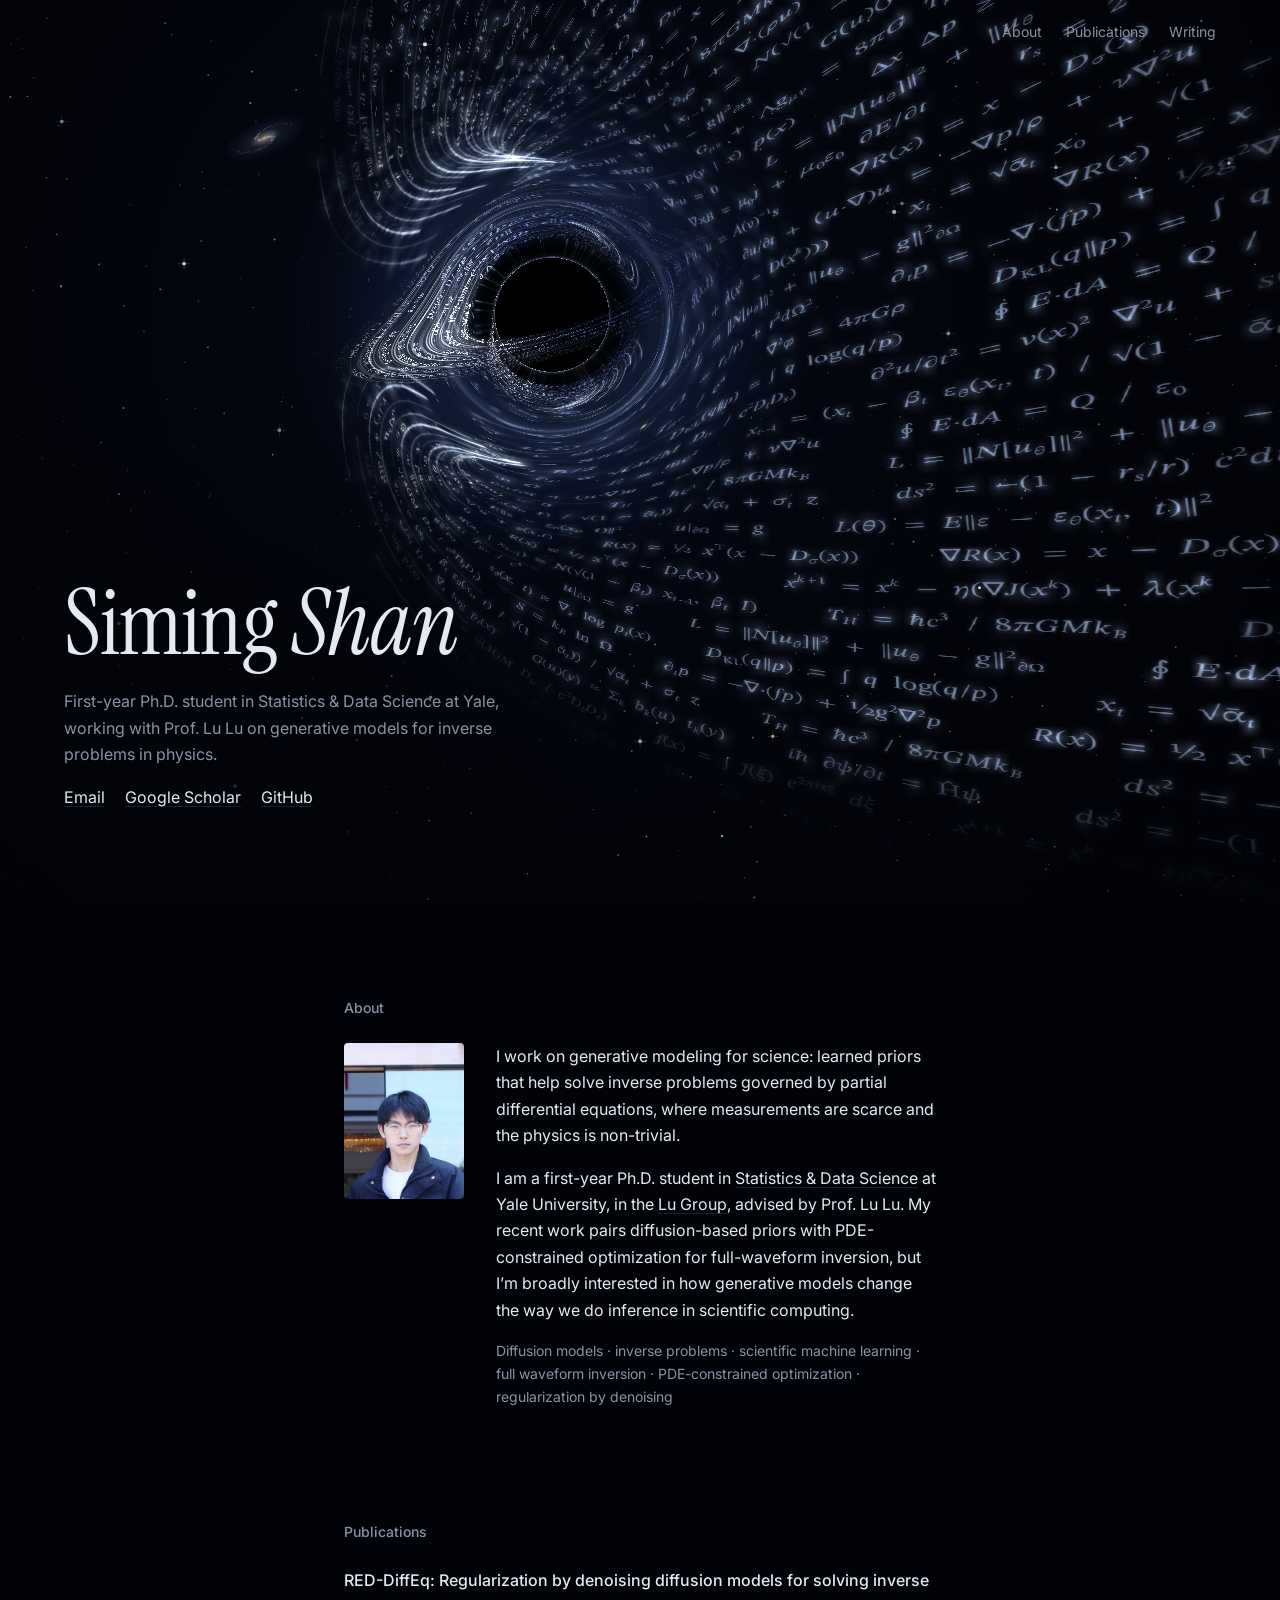
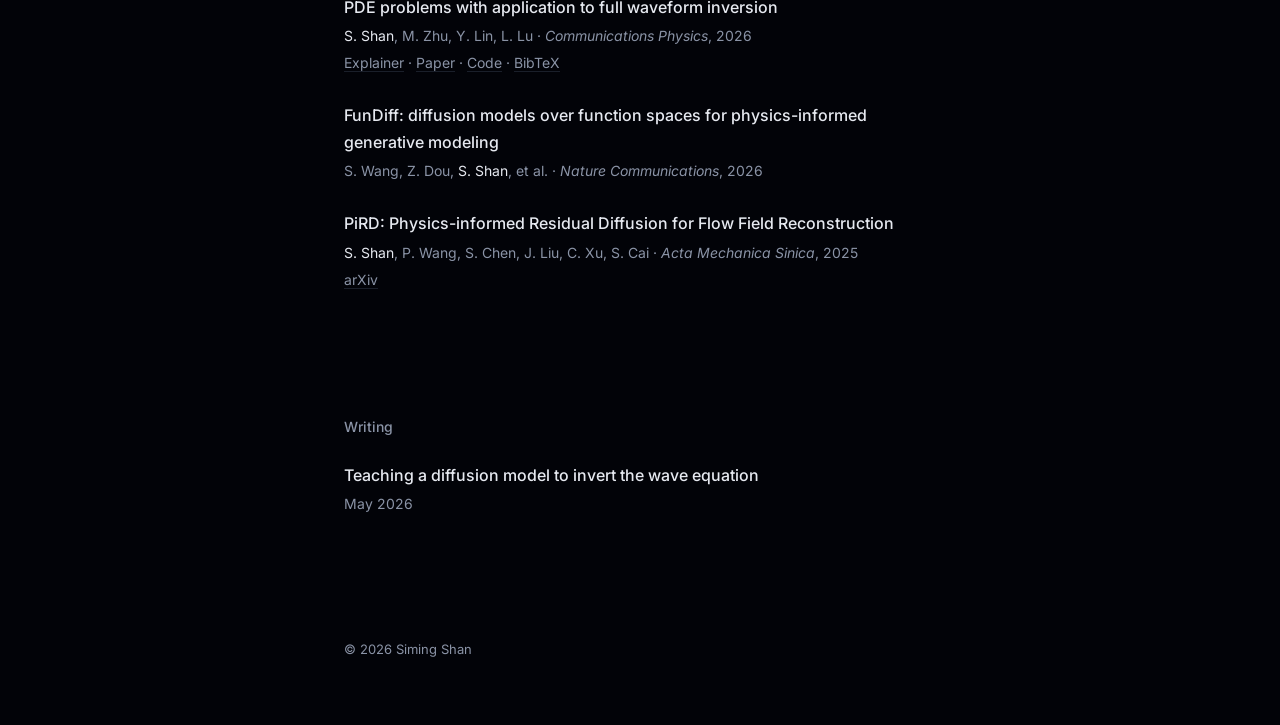
==== commit 70da609f: "Remove scroll effects; simplify the page - The hero's black hole and equation sheet are unchanged; t" ====
--- a/index.html
+++ b/index.html
@@ -16,182 +16,103 @@
 
 <link rel="preconnect" href="https://fonts.googleapis.com" />
 <link rel="preconnect" href="https://fonts.gstatic.com" crossorigin />
-<link href="https://fonts.googleapis.com/css2?family=Instrument+Serif:ital@0;1&family=Inter:wght@400;500;600&family=JetBrains+Mono:wght@400;500&family=STIX+Two+Text:ital@0;1&display=swap" rel="stylesheet" />
+<link href="https://fonts.googleapis.com/css2?family=Instrument+Serif:ital@0;1&family=Inter:wght@400;500&family=STIX+Two+Text:ital@0;1&display=swap" rel="stylesheet" />
 
 <link rel="stylesheet" href="home.css" />
 </head>
 <body>
 
-<!-- the sky, the sheet of equations, the bloom: behind everything -->
+<!-- the sky and the sheet of equations, behind everything -->
 <canvas class="spacetime" aria-hidden="true"></canvas>
 <!-- the black hole, ray-traced: bends the sky and the sheet around it -->
 <canvas class="lens" aria-hidden="true"></canvas>
-<!-- the horizon itself: in front of the page, so whatever falls in disappears -->
-<canvas class="horizon-layer" aria-hidden="true"></canvas>
-
-<nav class="topnav" aria-label="Sections">
-  <a class="topnav-name" href="#top">Siming Shan</a>
-  <div class="topnav-links">
-    <a href="#about">About</a>
-    <a href="#publications">Papers</a>
-    <a href="#writing">Writing</a>
-  </div>
-</nav>
 
 <header class="hero" id="top">
-  <div class="hero-inner">
-    <p class="eyebrow">Yale University · Statistics &amp; Data Science · Lu Group</p>
+  <nav class="nav" aria-label="Sections">
+    <a href="#about">About</a>
+    <a href="#publications">Publications</a>
+    <a href="#writing">Writing</a>
+  </nav>
+
+  <div class="hero-text">
     <h1 class="name">Siming <em>Shan</em></h1>
-    <p class="hero-role">
-      First-year Ph.D. student, working with Prof. Lu Lu. I build generative
-      models that help solve inverse problems in physics.
+    <p class="role">
+      First-year Ph.D. student in Statistics &amp; Data Science at Yale, working with
+      Prof. Lu Lu on generative models for inverse problems in physics.
     </p>
-    <ul class="hero-links">
-      <li><a href="mailto:siming.shan@yale.edu">Email</a></li>
-      <li><a href="https://scholar.google.com/citations?user=QYdmtfcAAAAJ&hl=en" target="_blank" rel="noopener">Google Scholar</a></li>
-      <li><a href="https://github.com/SimingShan" target="_blank" rel="noopener">GitHub</a></li>
-    </ul>
+    <p class="links">
+      <a href="mailto:siming.shan@yale.edu">Email</a>
+      <a href="https://scholar.google.com/citations?user=QYdmtfcAAAAJ&hl=en" target="_blank" rel="noopener">Google Scholar</a>
+      <a href="https://github.com/SimingShan" target="_blank" rel="noopener">GitHub</a>
+    </p>
   </div>
-
-  <a class="scroll-cue" href="#about" aria-label="Scroll to About"><span></span></a>
 </header>
 
 <main>
-
-  <!-- About -->
-  <section id="about" class="section about">
-    <p class="sec-label"><span>01</span> About <i>r = 8 r<sub>s</sub></i></p>
-    <hr class="rule" />
-    <div class="about-grid">
-      <figure class="portrait">
-        <img src="assets/portrait.jpg" alt="Portrait of Siming Shan" width="288" height="373" />
-      </figure>
-      <div class="about-text">
-        <p class="lede">
+  <section id="about">
+    <h2>About</h2>
+    <div class="about">
+      <img class="portrait" src="assets/portrait.jpg" alt="Portrait of Siming Shan" width="288" height="373" />
+      <div>
+        <p>
           I work on generative modeling for science: learned priors that help solve
-          inverse problems governed by partial differential equations, where
-          measurements are scarce and the physics is <em>non-trivial</em>.
+          inverse problems governed by partial differential equations, where measurements
+          are scarce and the physics is non-trivial.
         </p>
         <p>
-          I am a first-year Ph.D. student in <a href="https://statistics.yale.edu/" target="_blank" rel="noopener">Statistics &amp; Data Science</a>
-          at Yale University, in the
-          <a href="https://lugroup.yale.edu/" target="_blank" rel="noopener">Lu&nbsp;Group</a>, advised by
-          Prof. Lu Lu. My recent work pairs diffusion-based priors with PDE-constrained optimization
-          for full-waveform inversion, but I&rsquo;m broadly interested in how generative models change
-          the way we do <em>inference</em> in scientific computing.
+          I am a first-year Ph.D. student in
+          <a href="https://statistics.yale.edu/" target="_blank" rel="noopener">Statistics &amp; Data Science</a>
+          at Yale University, in the <a href="https://lugroup.yale.edu/" target="_blank" rel="noopener">Lu&nbsp;Group</a>,
+          advised by Prof. Lu Lu. My recent work pairs diffusion-based priors with
+          PDE-constrained optimization for full-waveform inversion, but I&rsquo;m broadly
+          interested in how generative models change the way we do inference in scientific
+          computing.
         </p>
-        <ul class="keywords" aria-label="Research keywords">
-          <li>diffusion models</li>
-          <li>inverse problems</li>
-          <li>scientific machine learning</li>
-          <li>full waveform inversion</li>
-          <li>PDE-constrained optimization</li>
-          <li>regularization by denoising</li>
-        </ul>
+        <p class="muted">
+          Diffusion models · inverse problems · scientific machine learning ·
+          full waveform inversion · PDE-constrained optimization · regularization by denoising
+        </p>
       </div>
     </div>
   </section>
 
-  <!-- Publications -->
-  <section id="publications" class="section">
-    <p class="sec-label"><span>02</span> Publications <i>r = 4 r<sub>s</sub></i></p>
-    <hr class="rule" />
-
-    <ol class="pubs">
-      <li class="pub">
-        <a class="pub-figure" href="blog/red-diffeq.html" aria-label="RED-DiffEq paper explainer">
-          <img src="assets/red-diffeq-cover.jpg" alt="RED-DiffEq: a diffusion prior revealing a subsurface velocity model" width="1200" height="675" />
-        </a>
-        <div class="pub-body">
-          <p class="pub-venue"><em>Communications Physics</em> · 2026</p>
-          <h3 class="pub-title">
-            <a href="blog/red-diffeq.html">
-              RED-DiffEq: Regularization by denoising diffusion models for solving
-              inverse PDE problems with application to full waveform inversion
-            </a>
-          </h3>
-          <p class="pub-authors"><span class="me">S. Shan</span>, M. Zhu, Y. Lin, L. Lu</p>
-          <div class="pub-actions">
-            <a class="primary" href="blog/red-diffeq.html">Read the explainer <span class="arr" aria-hidden="true">→</span></a>
-            <a href="https://www.nature.com/articles/s42005-026-02677-6" target="_blank" rel="noopener">Paper <span class="arr" aria-hidden="true">↗</span></a>
-            <a href="https://github.com/lu-group/red-diffeq" target="_blank" rel="noopener">Code <span class="arr" aria-hidden="true">↗</span></a>
-            <a href="blog/red-diffeq.html#cite-red-diffeq">BibTeX <span class="arr" aria-hidden="true">→</span></a>
-          </div>
-        </div>
+  <section id="publications">
+    <h2>Publications</h2>
+    <ul class="list">
+      <li>
+        <a class="title" href="blog/red-diffeq.html">RED-DiffEq: Regularization by denoising diffusion models for solving inverse PDE problems with application to full waveform inversion</a>
+        <p class="meta"><span class="me">S. Shan</span>, M. Zhu, Y. Lin, L. Lu · <em>Communications Physics</em>, 2026</p>
+        <p class="meta">
+          <a href="blog/red-diffeq.html">Explainer</a> ·
+          <a href="https://www.nature.com/articles/s42005-026-02677-6" target="_blank" rel="noopener">Paper</a> ·
+          <a href="https://github.com/lu-group/red-diffeq" target="_blank" rel="noopener">Code</a> ·
+          <a href="blog/red-diffeq.html#cite-red-diffeq">BibTeX</a>
+        </p>
       </li>
-
-      <li class="pub">
-        <a class="pub-figure pub-art" href="https://www.nature.com/articles/s41467-026-72292-0" target="_blank" rel="noopener" aria-label="FunDiff paper">
-          <!-- a family of functions drawn from a learned function-space prior -->
-          <svg viewBox="0 0 320 180" aria-hidden="true" class="art-fundiff"></svg>
-          <span class="pub-cover-label">FunDiff</span>
-        </a>
-        <div class="pub-body">
-          <p class="pub-venue"><em>Nature Communications</em> · 2026</p>
-          <h3 class="pub-title">
-            <a href="https://www.nature.com/articles/s41467-026-72292-0" target="_blank" rel="noopener">
-              FunDiff: diffusion models over function spaces for physics-informed generative modeling
-            </a>
-          </h3>
-          <p class="pub-authors">S. Wang, Z. Dou, <span class="me">S. Shan</span>, et al.</p>
-          <div class="pub-actions">
-            <a class="primary" href="https://www.nature.com/articles/s41467-026-72292-0" target="_blank" rel="noopener">Paper <span class="arr" aria-hidden="true">↗</span></a>
-          </div>
-        </div>
+      <li>
+        <a class="title" href="https://www.nature.com/articles/s41467-026-72292-0" target="_blank" rel="noopener">FunDiff: diffusion models over function spaces for physics-informed generative modeling</a>
+        <p class="meta">S. Wang, Z. Dou, <span class="me">S. Shan</span>, et al. · <em>Nature Communications</em>, 2026</p>
       </li>
-
-      <li class="pub">
-        <a class="pub-figure pub-art" href="https://link.springer.com/article/10.1007/s10409-025-25259-x" target="_blank" rel="noopener" aria-label="PiRD paper">
-          <!-- streamlines of flow past a cylinder -->
-          <svg viewBox="0 0 320 180" aria-hidden="true" class="art-pird"></svg>
-          <span class="pub-cover-label">PiRD</span>
-        </a>
-        <div class="pub-body">
-          <p class="pub-venue"><em>Acta Mechanica Sinica</em> · 2025</p>
-          <h3 class="pub-title">
-            <a href="https://link.springer.com/article/10.1007/s10409-025-25259-x" target="_blank" rel="noopener">
-              PiRD: Physics-informed Residual Diffusion for Flow Field Reconstruction
-            </a>
-          </h3>
-          <p class="pub-authors"><span class="me">S. Shan</span>, P. Wang, S. Chen, J. Liu, C. Xu, S. Cai</p>
-          <div class="pub-actions">
-            <a class="primary" href="https://link.springer.com/article/10.1007/s10409-025-25259-x" target="_blank" rel="noopener">Paper <span class="arr" aria-hidden="true">↗</span></a>
-            <a href="https://arxiv.org/abs/2404.08412" target="_blank" rel="noopener">arXiv <span class="arr" aria-hidden="true">↗</span></a>
-          </div>
-        </div>
-      </li>
-    </ol>
-  </section>
-
-  <!-- Writing -->
-  <section id="writing" class="section">
-    <p class="sec-label"><span>03</span> Writing <i>r = 2 r<sub>s</sub></i></p>
-    <hr class="rule" />
-    <ul class="posts">
-      <li class="post">
-        <time datetime="2026-05">May 2026</time>
-        <div>
-          <h3 class="post-title"><a href="blog/red-diffeq.html">Teaching a diffusion model to invert the wave equation</a></h3>
-          <p class="post-dek">
-            A walkthrough of <em>RED-DiffEq</em>: how a denoising diffusion prior, trained
-            once on a single dataset, can regularize seismic full-waveform inversion across
-            very different geological domains. 10&nbsp;min read.
-          </p>
-        </div>
+      <li>
+        <a class="title" href="https://link.springer.com/article/10.1007/s10409-025-25259-x" target="_blank" rel="noopener">PiRD: Physics-informed Residual Diffusion for Flow Field Reconstruction</a>
+        <p class="meta"><span class="me">S. Shan</span>, P. Wang, S. Chen, J. Liu, C. Xu, S. Cai · <em>Acta Mechanica Sinica</em>, 2025</p>
+        <p class="meta"><a href="https://arxiv.org/abs/2404.08412" target="_blank" rel="noopener">arXiv</a></p>
       </li>
     </ul>
   </section>
 
-  <footer class="horizon">
-    <p class="sec-label"><span>∞</span> Event horizon <i>r = r<sub>s</sub></i></p>
-    <hr class="rule" />
-    <p class="horizon-note">Nothing escapes from here, except these links.</p>
-    <p class="horizon-links">
-      <a href="mailto:siming.shan@yale.edu">siming.shan@yale.edu</a>
-      <a href="https://github.com/SimingShan/SimingShan.github.io" target="_blank" rel="noopener">Source</a>
-      <a href="#top">Escape ↑</a>
-    </p>
-    <p class="copy">&copy; 2026 Siming Shan</p>
+  <section id="writing">
+    <h2>Writing</h2>
+    <ul class="list">
+      <li>
+        <a class="title" href="blog/red-diffeq.html">Teaching a diffusion model to invert the wave equation</a>
+        <p class="meta">May 2026</p>
+      </li>
+    </ul>
+  </section>
+
+  <footer>
+    <p>&copy; 2026 Siming Shan</p>
   </footer>
 </main>
 
--- a/home.css
+++ b/home.css
@@ -1,287 +1,93 @@
-/* ----------------------------------------------------
-   Siming Shan — homepage
-   Deep space: a sheet of equations falls into a black hole,
-   and the page falls in after it.
-   ---------------------------------------------------- */
+/* Siming Shan — homepage. Black, a sky of stars, and as little else as possible. */
 
 :root {
-  --void: #020308;
-  --ink: #e9eef8;
-  --ink-soft: #a2adc2;
-  --ink-faint: #67728a;
-  --rule: rgba(176, 202, 255, .14);
-  --rule-strong: rgba(176, 202, 255, .28);
-  --ice: #9cc8ff;          /* photon-ring blue */
-  --ice-bright: #d8ebff;
-
-  --display: "Instrument Serif", "Iowan Old Style", Georgia, serif;
+  --bg: #020308;
+  --text: #e6e9f0;
+  --muted: #8a93a6;
+  --accent: #9cc8ff;
+  --line: rgba(176, 202, 255, .14);
   --sans: "Inter", system-ui, -apple-system, "Segoe UI", Roboto, sans-serif;
-  --mono: "JetBrains Mono", ui-monospace, "SFMono-Regular", Menlo, monospace;
-
-  --gutter: clamp(20px, 5vw, 72px);
-  --wide: 1180px;
+  --serif: "Instrument Serif", Georgia, serif;
+  --gutter: clamp(20px, 5vw, 64px);
   color-scheme: dark;
 }
 
 * { box-sizing: border-box; }
-html { scroll-behavior: smooth; background: var(--void); }
+html { background: var(--bg); scroll-behavior: smooth; }
 @media (prefers-reduced-motion: reduce) { html { scroll-behavior: auto; } }
 
 body {
   margin: 0;
-  background: var(--void);
-  color: var(--ink);
-  font-family: var(--sans);
-  font-size: 17px;
-  line-height: 1.65;
+  background: var(--bg);
+  color: var(--text);
+  font: 16px/1.65 var(--sans);
   -webkit-font-smoothing: antialiased;
-  text-rendering: optimizeLegibility;
-  overflow-x: hidden;
 }
 
-::selection { background: var(--ice); color: var(--void); }
-a { color: inherit; }
-a:focus-visible { outline: 1.5px solid var(--ice); outline-offset: 4px; border-radius: 2px; }
-img { max-width: 100%; height: auto; display: block; }
+a { color: var(--text); text-decoration: underline; text-decoration-color: var(--line); text-underline-offset: 3px; }
+a:hover { color: var(--accent); text-decoration-color: var(--accent); }
+a:focus-visible { outline: 1px solid var(--accent); outline-offset: 3px; }
+::selection { background: var(--accent); color: var(--bg); }
 
-/* ---------------- The two fixed layers ---------------- */
-.spacetime, .lens, .horizon-layer {
-  position: fixed; left: 0; top: 0;
+/* the sky (stars, galaxy) and the black hole live on fixed canvases behind the page */
+.spacetime, .lens {
+  position: fixed; left: 0; top: 0; z-index: 0;
   width: 100%; height: 100vh; height: 100lvh;
-  display: block;
   pointer-events: none;
 }
-.spacetime, .lens { z-index: 0; }
-.horizon-layer { z-index: 5; }
 .hero, main { position: relative; z-index: 1; }
 
-/* once the hole has settled at the top it is drawn in front of the page:
-   whatever falls into it is redrawn there, bent by its gravity */
-.lens.front { z-index: 5; }
-.w { display: inline-block; }
+/* ---------- Hero ---------- */
+.hero { height: 100vh; height: 100svh; min-height: 560px; }
 
-/* ---------------- Top nav ---------------- */
-.topnav {
-  position: fixed; inset: 0 0 auto 0; z-index: 20;
-  display: flex; justify-content: space-between; align-items: center;
-  padding: 18px var(--gutter);
-  font-family: var(--mono); font-size: 12px; letter-spacing: .08em; text-transform: uppercase;
+.nav {
+  position: absolute; top: 0; right: 0;
+  display: flex; gap: 24px;
+  padding: 20px var(--gutter);
+  font-size: 14px;
 }
-.topnav a { text-decoration: none; color: var(--ink-soft); transition: color .2s; }
-.topnav a:hover { color: var(--ice-bright); }
-.topnav-name { opacity: 0; transition: opacity .5s; color: var(--ink) !important; }
-.topnav.past .topnav-name { opacity: 1; }
-.topnav-links { display: flex; gap: clamp(16px, 3vw, 36px); }
+.nav a { color: var(--muted); text-decoration: none; }
+.nav a:hover { color: var(--text); }
 
-/* ---------------- Hero ---------------- */
-.hero {
-  height: 100vh; height: 100svh;
-  min-height: 600px;
+.hero-text {
+  position: absolute;
+  left: var(--gutter); bottom: clamp(56px, 10vh, 112px);
+  max-width: min(480px, 40vw);
 }
+.name {
+  font: 400 clamp(52px, 7vw, 104px)/1 var(--serif);
+  letter-spacing: -.01em;
+  margin: 0 0 20px;
+}
+.role { color: var(--muted); margin: 0 0 16px; }
+.links { display: flex; flex-wrap: wrap; gap: 20px; margin: 0; }
 
-.hero-inner {
-  position: absolute;
-  left: var(--gutter); bottom: clamp(64px, 10vh, 120px);
-  max-width: min(520px, 38vw);
+/* ---------- Sections ---------- */
+main { max-width: 720px; margin: 0 auto; padding: 0 var(--gutter); }
+section { padding-top: 96px; }
+h2 {
+  font-size: 14px; font-weight: 500;
+  color: var(--muted);
+  margin: 0 0 24px;
 }
+p { margin: 0 0 16px; }
+.muted { color: var(--muted); font-size: 14px; }
 
-.eyebrow, .sec-label, .pub-venue, .post time, .keywords, .pub-cover-label {
-  font-family: var(--mono);
-  font-size: 11.5px;
-  letter-spacing: .1em;
-  text-transform: uppercase;
+.about { display: grid; grid-template-columns: 120px 1fr; gap: 32px; align-items: start; }
+.portrait { width: 120px; height: auto; border-radius: 4px; display: block; }
+
+.list { list-style: none; margin: 0; padding: 0; }
+.list li { margin: 0 0 28px; }
+.title { font-weight: 500; text-decoration: none; }
+.title:hover { text-decoration: underline; }
+.meta { color: var(--muted); font-size: 14px; margin: 4px 0 0; }
+.meta a { color: var(--muted); }
+.meta a:hover { color: var(--accent); }
+.me { color: var(--text); }
+
+footer { padding: 96px 0 48px; color: var(--muted); font-size: 13px; }
+
+@media (max-width: 820px) {
+  .hero-text { max-width: none; right: var(--gutter); bottom: 48px; }
+  .about { grid-template-columns: 1fr; }
 }
-.eyebrow { color: var(--ice); margin: 0 0 20px; }
-
-.name {
-  font-family: var(--display);
-  font-weight: 400;
-  font-size: clamp(60px, 8vw, 132px);
-  line-height: .9;
-  letter-spacing: -.02em;
-  margin: 0 0 26px;
-  color: var(--ink);
-  text-shadow: 0 0 60px rgba(156, 200, 255, .18);
-}
-.name em { font-style: italic; }
-.name em, .name.split em .w {
-  background: linear-gradient(100deg, #ffffff 10%, var(--ice) 70%, #6f9fe6 100%);
-  -webkit-background-clip: text; background-clip: text; color: transparent;
-  padding-right: .06em;
-}
-/* once split into words, the gradient lives on the word so it can fall in */
-.name.split em { background: none; color: inherit; padding-right: 0; }
-.hero-role {
-  font-size: clamp(16px, 1.3vw, 18.5px);
-  line-height: 1.6;
-  color: var(--ink-soft);
-  margin: 0 0 28px;
-  max-width: 34em;
-}
-.hero-links { list-style: none; margin: 0; padding: 0; display: flex; flex-wrap: wrap; gap: 10px; }
-.hero-links a {
-  display: inline-block;
-  font-family: var(--mono); font-size: 12px; letter-spacing: .08em; text-transform: uppercase;
-  text-decoration: none;
-  color: var(--ink);
-  padding: 10px 16px;
-  border: 1px solid var(--rule-strong);
-  border-radius: 999px;
-  background: rgba(4, 7, 16, .55);
-  transition: border-color .25s, color .25s, box-shadow .25s;
-}
-.hero-links a:hover {
-  border-color: var(--ice);
-  color: var(--ice-bright);
-  box-shadow: 0 0 24px rgba(156, 200, 255, .25);
-}
-
-
-.scroll-cue {
-  position: absolute; left: var(--gutter); bottom: 28px;
-  width: 22px; height: 36px; border: 1px solid var(--rule-strong); border-radius: 12px;
-}
-.scroll-cue span {
-  position: absolute; left: 50%; top: 7px; width: 2px; height: 7px; margin-left: -1px;
-  border-radius: 2px; background: var(--ice);
-  animation: cue 2.2s cubic-bezier(.6, 0, .4, 1) infinite;
-}
-@keyframes cue { 0% { transform: translateY(0); opacity: 0; } 30% { opacity: 1; } 100% { transform: translateY(14px); opacity: 0; } }
-@media (prefers-reduced-motion: reduce) { .scroll-cue span { animation: none; } }
-
-/* ---------------- Sections ---------------- */
-.section {
-  max-width: var(--wide);
-  margin: 0 auto;
-  padding: clamp(110px, 16vh, 180px) var(--gutter) 0;
-}
-
-.sec-label {
-  display: flex; align-items: baseline; gap: 14px;
-  color: var(--ink-soft);
-  margin: 0 0 14px;
-}
-.sec-label span { color: var(--ice); }
-.sec-label i { margin-left: auto; font-style: normal; color: var(--ink-faint); text-transform: none; letter-spacing: .04em; }
-.sec-label sub { font-size: .8em; vertical-align: -.2em; }
-hr.rule {
-  border: 0; height: 1px; background: var(--rule);
-  margin: 0 0 clamp(36px, 5vw, 56px);
-}
-
-/* About */
-.about-grid {
-  display: grid;
-  grid-template-columns: minmax(180px, 280px) 1fr;
-  gap: clamp(32px, 6vw, 88px);
-  align-items: start;
-}
-.portrait { margin: 0; border-radius: 4px; overflow: hidden; border: 1px solid var(--rule); }
-.portrait img { width: 100%; filter: saturate(.8) contrast(1.03); }
-.lede {
-  font-family: var(--display);
-  font-size: clamp(28px, 3vw, 40px);
-  line-height: 1.18;
-  letter-spacing: -.005em;
-  color: var(--ink);
-  margin: 0 0 32px;
-}
-.lede em { color: var(--ice); }
-.about-text p:not(.lede) { color: var(--ink-soft); max-width: 62ch; margin: 0 0 18px; }
-.about-text a { color: var(--ice); text-decoration: none; transition: color .2s; }
-.about-text a:hover { color: var(--ice-bright); }
-.keywords { list-style: none; padding: 0; margin: 34px 0 0; display: flex; flex-wrap: wrap; gap: 8px; }
-.keywords li {
-  font-size: 10.5px;
-  color: var(--ink-soft);
-  border: 1px solid var(--rule);
-  padding: 6px 11px;
-  border-radius: 999px;
-}
-
-/* Publications */
-.pubs { list-style: none; margin: 0; padding: 0; display: grid; gap: clamp(48px, 7vw, 80px); }
-.pub {
-  display: grid;
-  grid-template-columns: minmax(240px, 400px) 1fr;
-  gap: clamp(24px, 4vw, 56px);
-  align-items: center;
-}
-.pub-figure {
-  position: relative; display: block;
-  aspect-ratio: 16 / 9;
-  overflow: hidden;
-  border-radius: 4px;
-  border: 1px solid var(--rule);
-  background: #03050c;
-  transition: border-color .3s, box-shadow .3s;
-}
-.pub-figure img { width: 100%; height: 100%; object-fit: cover; }
-.pub-figure:hover { border-color: var(--rule-strong); box-shadow: 0 0 40px rgba(156, 200, 255, .1); }
-.pub-art svg { width: 100%; height: 100%; display: block; }
-.pub-cover-label { position: absolute; left: 14px; bottom: 11px; font-size: 10.5px; color: var(--ice); }
-.pub-venue { color: var(--ice); margin: 0 0 10px; }
-.pub-venue em { font-style: normal; }
-.pub-title {
-  font-family: var(--display); font-weight: 400;
-  font-size: clamp(22px, 2.2vw, 28px);
-  line-height: 1.22;
-  margin: 0 0 12px;
-}
-.pub-title a { text-decoration: none; transition: color .2s; }
-.pub-title a:hover { color: var(--ice-bright); }
-.pub-authors { color: var(--ink-soft); font-size: 15px; margin: 0 0 18px; }
-.pub-authors .me { color: var(--ice-bright); }
-.pub-actions { display: flex; flex-wrap: wrap; gap: 8px 22px; font-family: var(--mono); font-size: 11.5px; letter-spacing: .08em; text-transform: uppercase; }
-.pub-actions a { text-decoration: none; color: var(--ink-soft); transition: color .2s; }
-.pub-actions .arr { color: var(--ink-faint); }
-.pub-actions a:hover { color: var(--ice-bright); }
-.pub-actions .primary { color: var(--ink); }
-
-/* Writing */
-.posts { list-style: none; margin: 0; padding: 0; }
-.post { display: grid; grid-template-columns: 140px 1fr; gap: 24px; }
-.post time { color: var(--ink-faint); padding-top: 9px; }
-.post-title {
-  font-family: var(--display); font-weight: 400;
-  font-size: clamp(24px, 2.4vw, 32px);
-  line-height: 1.15;
-  margin: 0 0 8px;
-}
-.post-title a { text-decoration: none; transition: color .2s; }
-.post-title a:hover { color: var(--ice-bright); }
-.post-dek { color: var(--ink-soft); margin: 0; max-width: 64ch; }
-
-/* ---------------- Footer ---------------- */
-.horizon {
-  max-width: var(--wide);
-  margin: 0 auto;
-  padding: clamp(120px, 18vh, 200px) var(--gutter) 48px;
-}
-.horizon-note {
-  font-family: var(--display); font-style: italic;
-  font-size: clamp(30px, 4vw, 52px);
-  line-height: 1.1;
-  margin: 0 0 30px;
-}
-.horizon-links { display: flex; flex-wrap: wrap; gap: 10px 28px; margin: 0 0 clamp(80px, 14vw, 160px); font-family: var(--mono); font-size: 12px; letter-spacing: .08em; text-transform: uppercase; }
-.horizon-links a { text-decoration: none; color: var(--ink-soft); border-bottom: 1px solid var(--rule-strong); padding-bottom: 2px; transition: color .2s, border-color .2s; }
-.horizon-links a:hover { color: var(--ice-bright); border-bottom-color: var(--ice); }
-.copy { font-family: var(--mono); font-size: 11px; letter-spacing: .08em; color: var(--ink-faint); margin: 0; }
-
-/* ---------------- Small screens ---------------- */
-@media (max-width: 820px) {
-  .hero { min-height: 620px; }
-  .hero-inner { max-width: none; right: var(--gutter); bottom: 64px; }
-  .name { font-size: clamp(54px, 16vw, 92px); margin-bottom: 18px; }
-  .hero-role { margin-bottom: 22px; }
-  .scroll-cue, .topnav-name { display: none; }
-  .topnav { justify-content: flex-end; padding-top: 14px; padding-bottom: 14px; }
-
-  .about-grid { grid-template-columns: 1fr; }
-  .portrait { max-width: 220px; }
-  .pub { grid-template-columns: 1fr; gap: 18px; }
-  .post { grid-template-columns: 1fr; gap: 6px; }
-  .post time { padding-top: 0; }
-  .sec-label i { display: none; }
-}
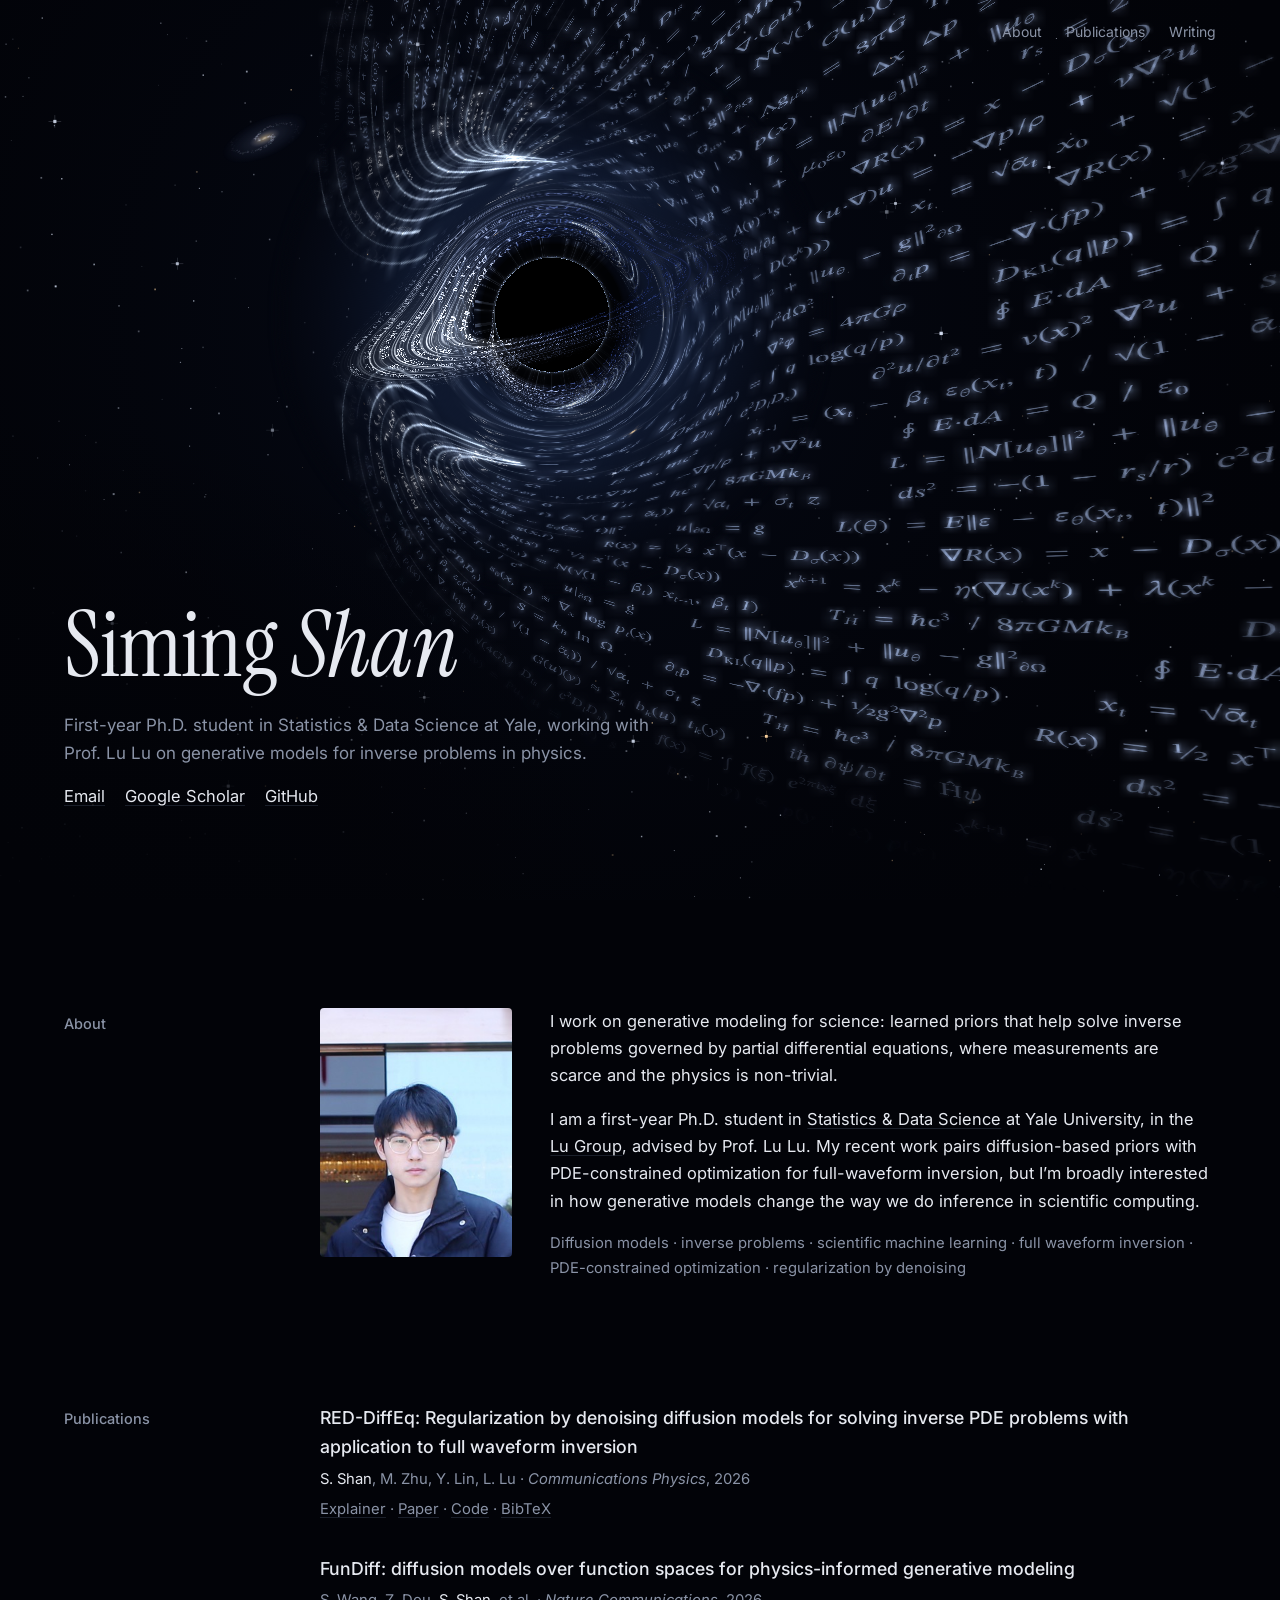
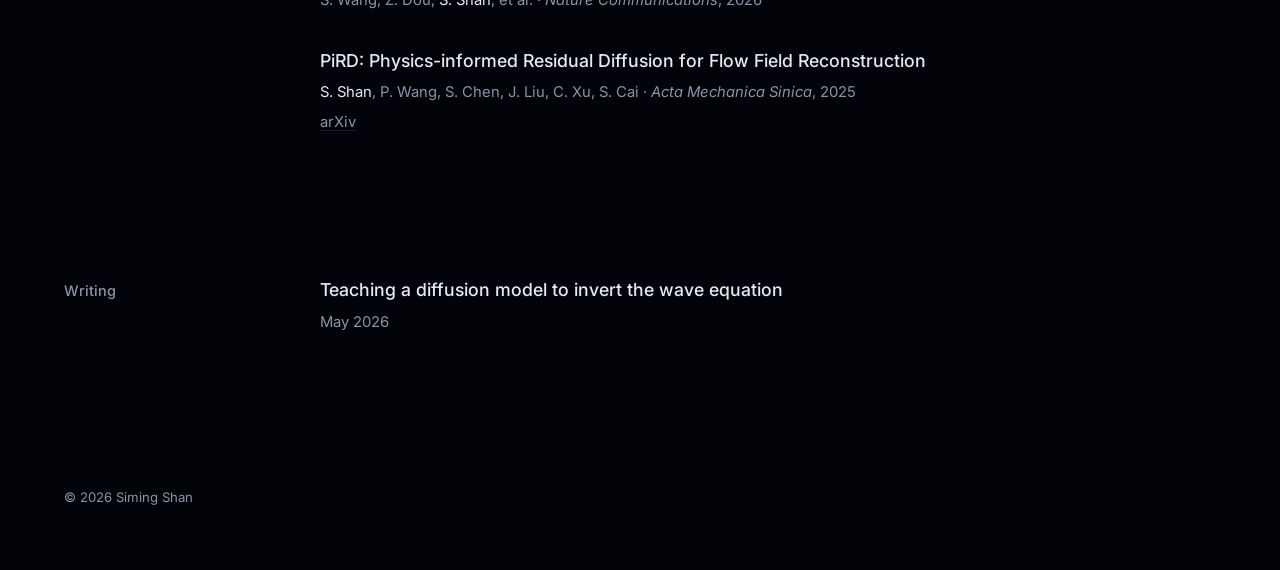
==== commit eade1619: "Line sections up with the name and let them fill wide screens Sections are left-aligned on the same " ====
--- a/index.html
+++ b/index.html
@@ -18,7 +18,7 @@
 <link rel="preconnect" href="https://fonts.gstatic.com" crossorigin />
 <link href="https://fonts.googleapis.com/css2?family=Instrument+Serif:ital@0;1&family=Inter:wght@400;500&family=STIX+Two+Text:ital@0;1&display=swap" rel="stylesheet" />
 
-<link rel="stylesheet" href="home.css" />
+<link rel="stylesheet" href="home.css?v=2026-10-15b" />
 </head>
 <body>
 
@@ -116,7 +116,7 @@
   </footer>
 </main>
 
-<script src="home.js"></script>
+<script src="home.js?v=2026-10-15b"></script>
 
 <!-- visitor analytics -->
 <script data-goatcounter="https://simingshan.goatcounter.com/count" async src="//gc.zgo.at/count.js"></script>
--- a/home.css
+++ b/home.css
@@ -20,7 +20,7 @@
   margin: 0;
   background: var(--bg);
   color: var(--text);
-  font: 16px/1.65 var(--sans);
+  font: clamp(16px, 0.35vw + 12px, 20px)/1.65 var(--sans);   /* grows a little on big screens */
   -webkit-font-smoothing: antialiased;
 }
 
@@ -52,42 +52,55 @@
 .hero-text {
   position: absolute;
   left: var(--gutter); bottom: clamp(56px, 10vh, 112px);
-  max-width: min(480px, 40vw);
+  max-width: min(640px, 48vw);
 }
 .name {
   font: 400 clamp(52px, 7vw, 104px)/1 var(--serif);
   letter-spacing: -.01em;
   margin: 0 0 20px;
 }
-.role { color: var(--muted); margin: 0 0 16px; }
+.role { color: var(--muted); font-size: clamp(17px, 1.3vw, 19px); margin: 0 0 16px; }
 .links { display: flex; flex-wrap: wrap; gap: 20px; margin: 0; }
 
-/* ---------- Sections ---------- */
-main { max-width: 720px; margin: 0 auto; padding: 0 var(--gutter); }
-section { padding-top: 96px; }
-h2 {
-  font-size: 14px; font-weight: 500;
-  color: var(--muted);
-  margin: 0 0 24px;
+/* ---------- Sections: lined up with the name, heading column + content ---------- */
+main { max-width: 1800px; margin: 0; padding: 0 var(--gutter); }
+section {
+  display: grid;
+  grid-template-columns: clamp(140px, 16vw, 300px) minmax(0, 1fr);
+  gap: clamp(32px, 4vw, 72px);
+  padding-top: clamp(96px, 12vh, 140px);
 }
-p { margin: 0 0 16px; }
-.muted { color: var(--muted); font-size: 14px; }
+h2 { font-size: .88em; font-weight: 500; color: var(--muted); margin: .25em 0 0; }
+p { margin: 0 0 1em; max-width: 90ch; }
+.muted { color: var(--muted); font-size: .9em; }
 
-.about { display: grid; grid-template-columns: 120px 1fr; gap: 32px; align-items: start; }
-.portrait { width: 120px; height: auto; border-radius: 4px; display: block; }
+.about {
+  display: grid;
+  grid-template-columns: clamp(160px, 15vw, 280px) minmax(0, 1fr);
+  gap: clamp(28px, 3vw, 56px);
+  align-items: start;
+}
+.portrait { width: 100%; height: auto; border-radius: 4px; display: block; }
 
 .list { list-style: none; margin: 0; padding: 0; }
-.list li { margin: 0 0 28px; }
-.title { font-weight: 500; text-decoration: none; }
+.list li { margin: 0 0 2em; }
+.title { font-weight: 500; font-size: 1.08em; text-decoration: none; }
 .title:hover { text-decoration: underline; }
-.meta { color: var(--muted); font-size: 14px; margin: 4px 0 0; }
+.meta { color: var(--muted); font-size: .9em; margin: .35em 0 0; }
 .meta a { color: var(--muted); }
 .meta a:hover { color: var(--accent); }
 .me { color: var(--text); }
 
-footer { padding: 96px 0 48px; color: var(--muted); font-size: 13px; }
+footer { padding: 120px 0 48px; color: var(--muted); font-size: .8em; }
 
+@media (max-width: 960px) {
+  section { grid-template-columns: 1fr; gap: 20px; padding-top: 88px; }
+  .about { grid-template-columns: 160px minmax(0, 1fr); gap: 28px; }
+}
 @media (max-width: 820px) {
   .hero-text { max-width: none; right: var(--gutter); bottom: 48px; }
+}
+@media (max-width: 600px) {
   .about { grid-template-columns: 1fr; }
+  .portrait { width: 140px; }
 }
